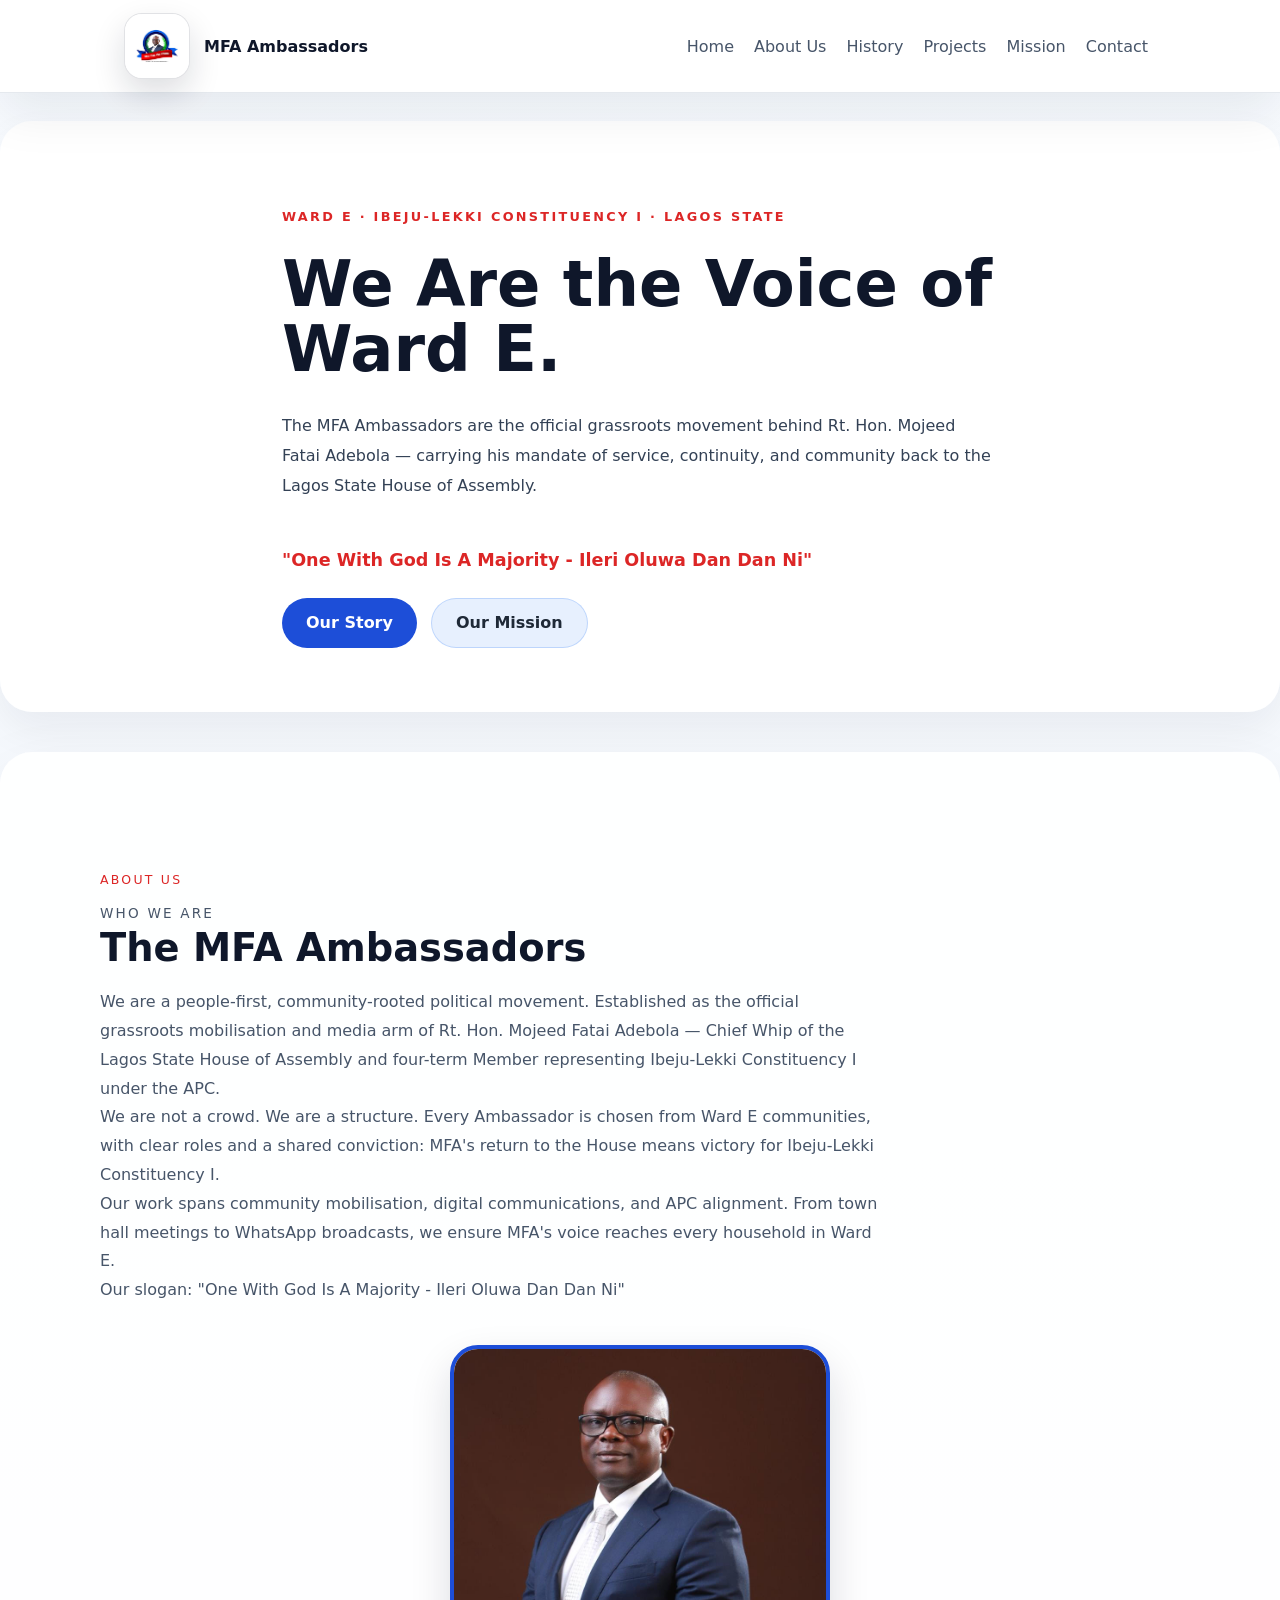
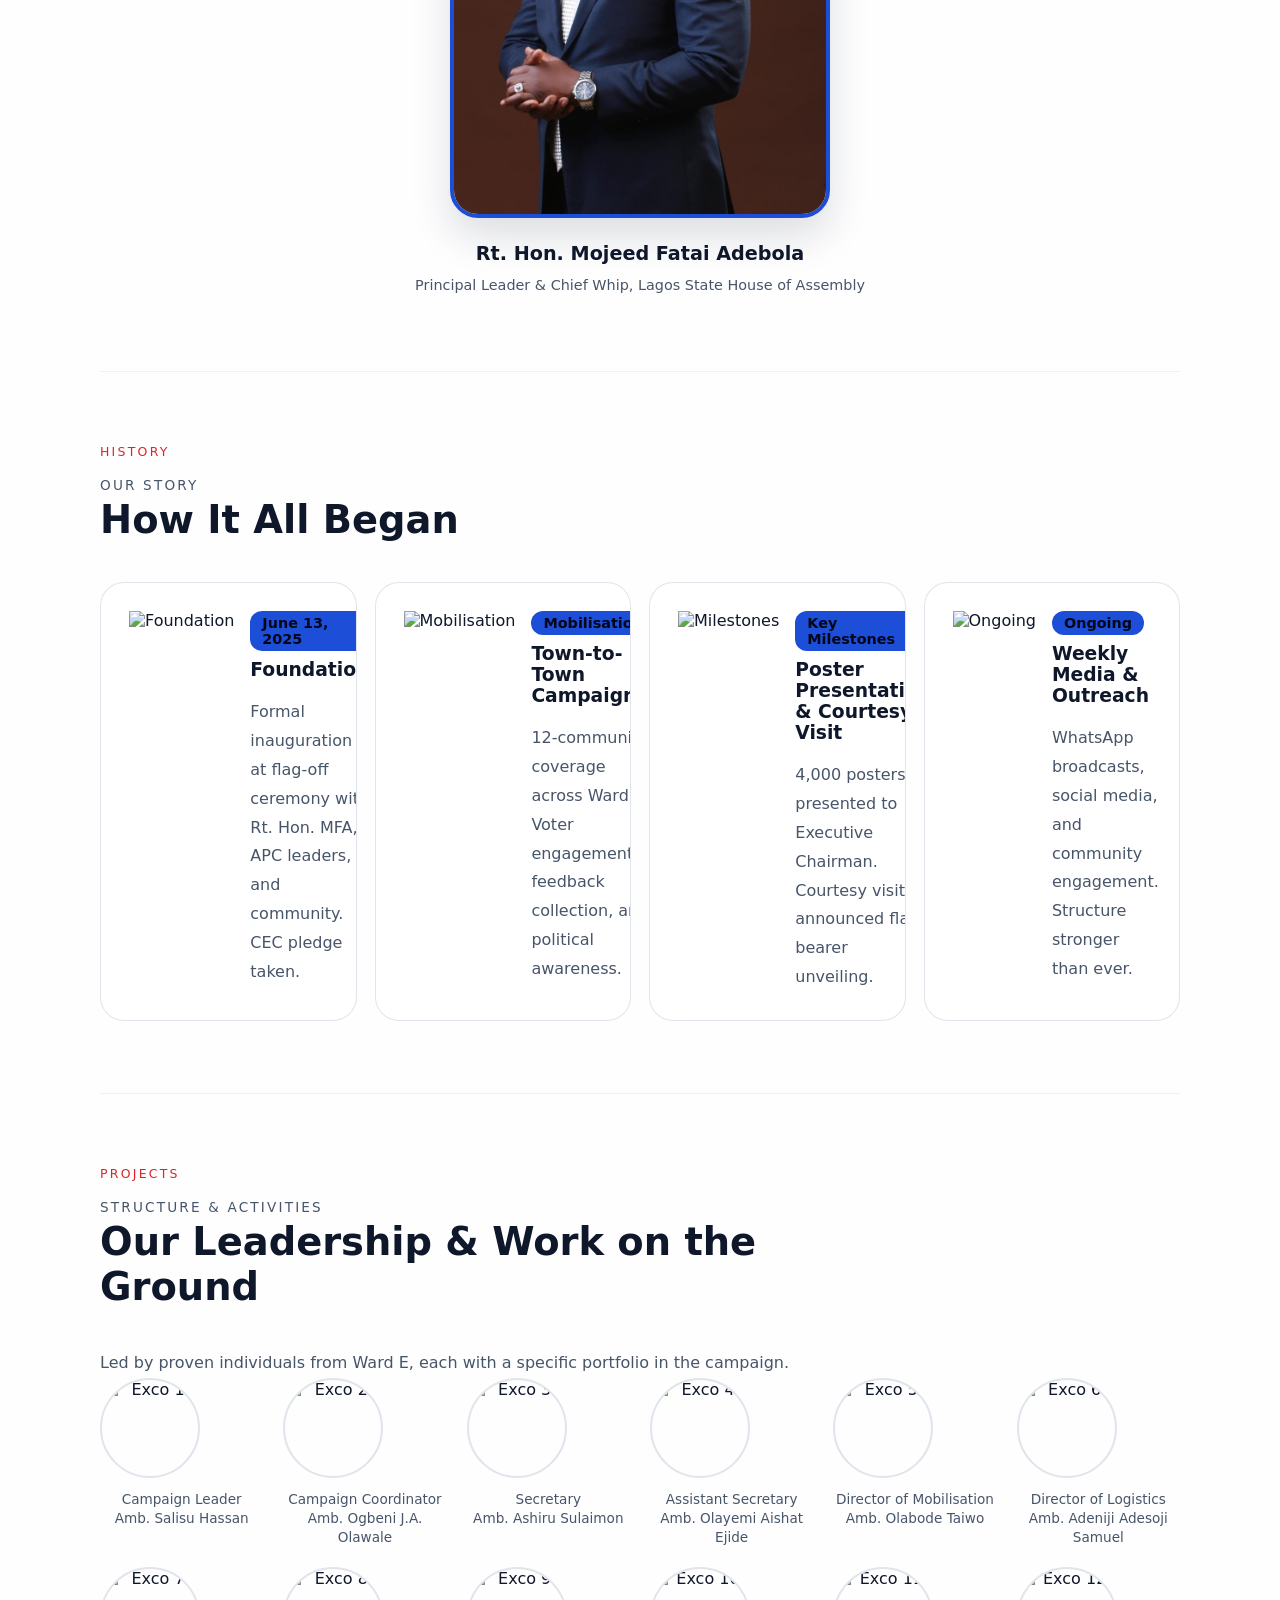
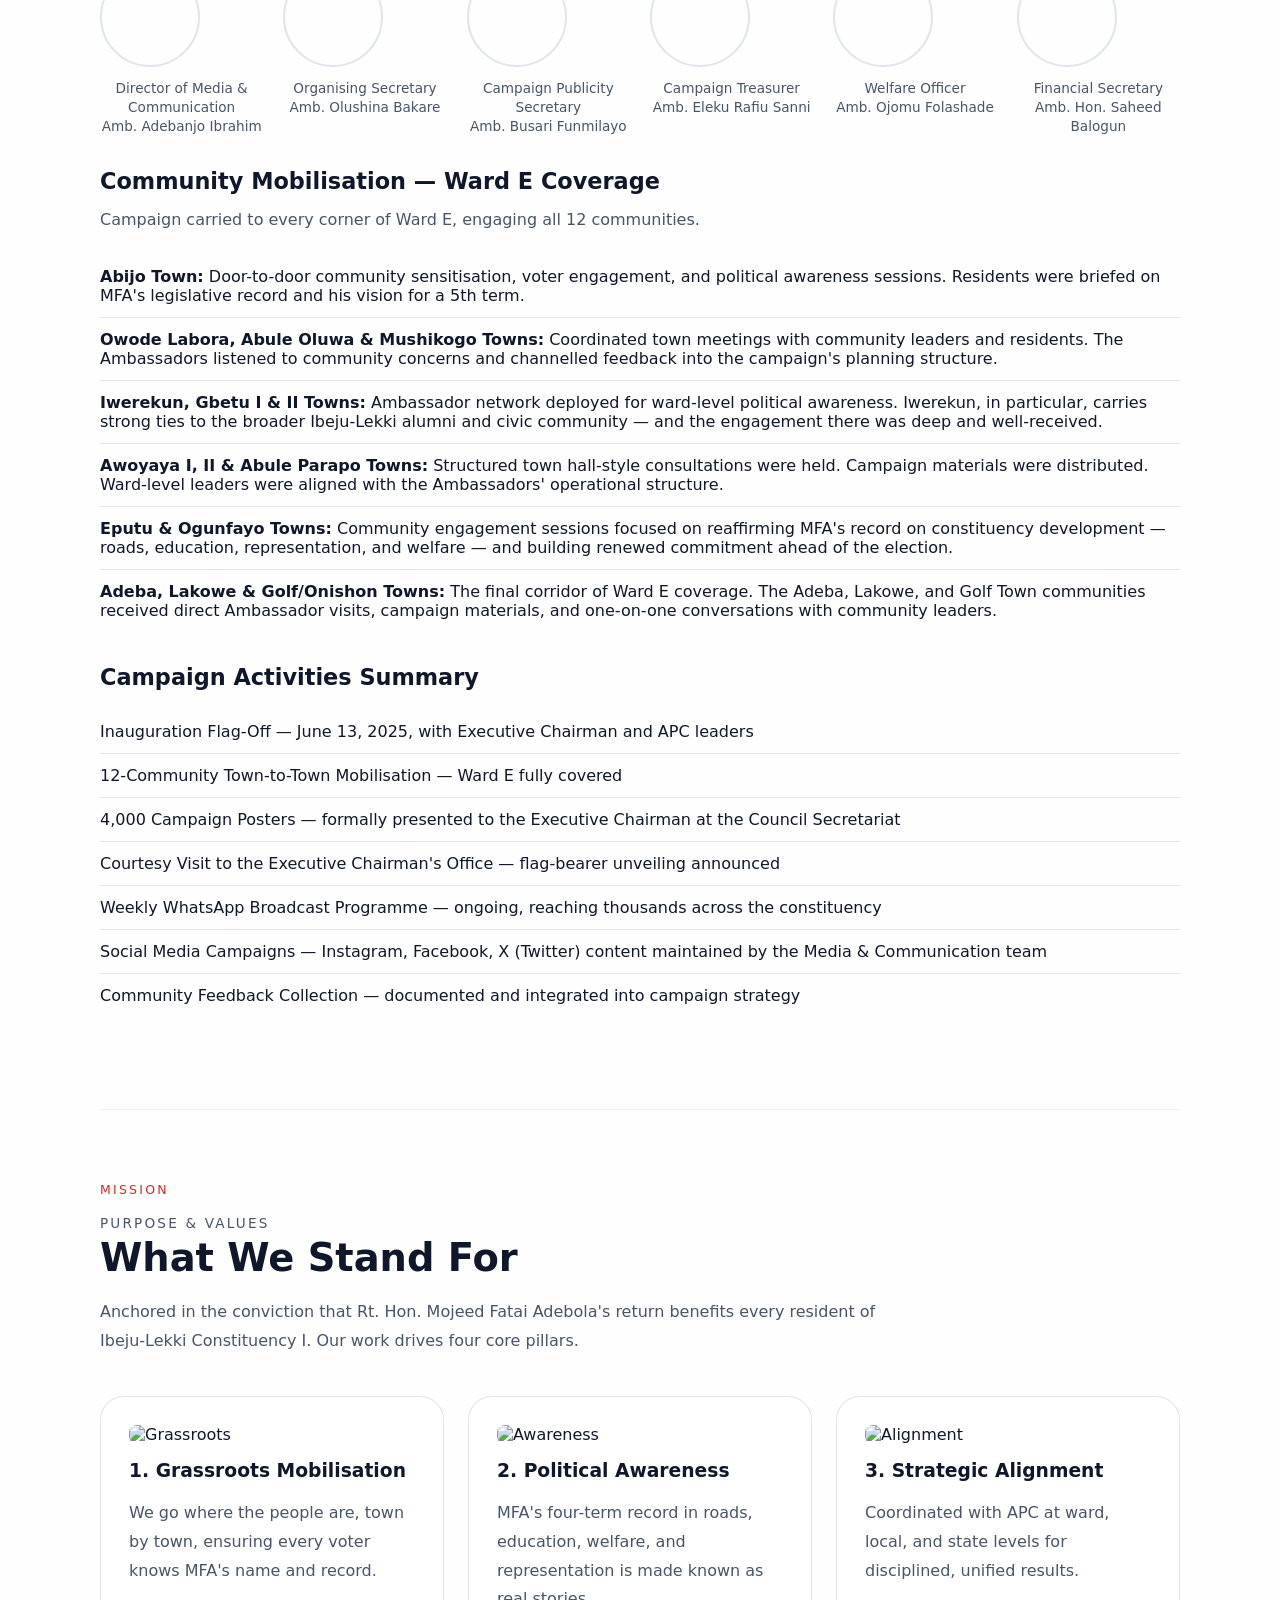
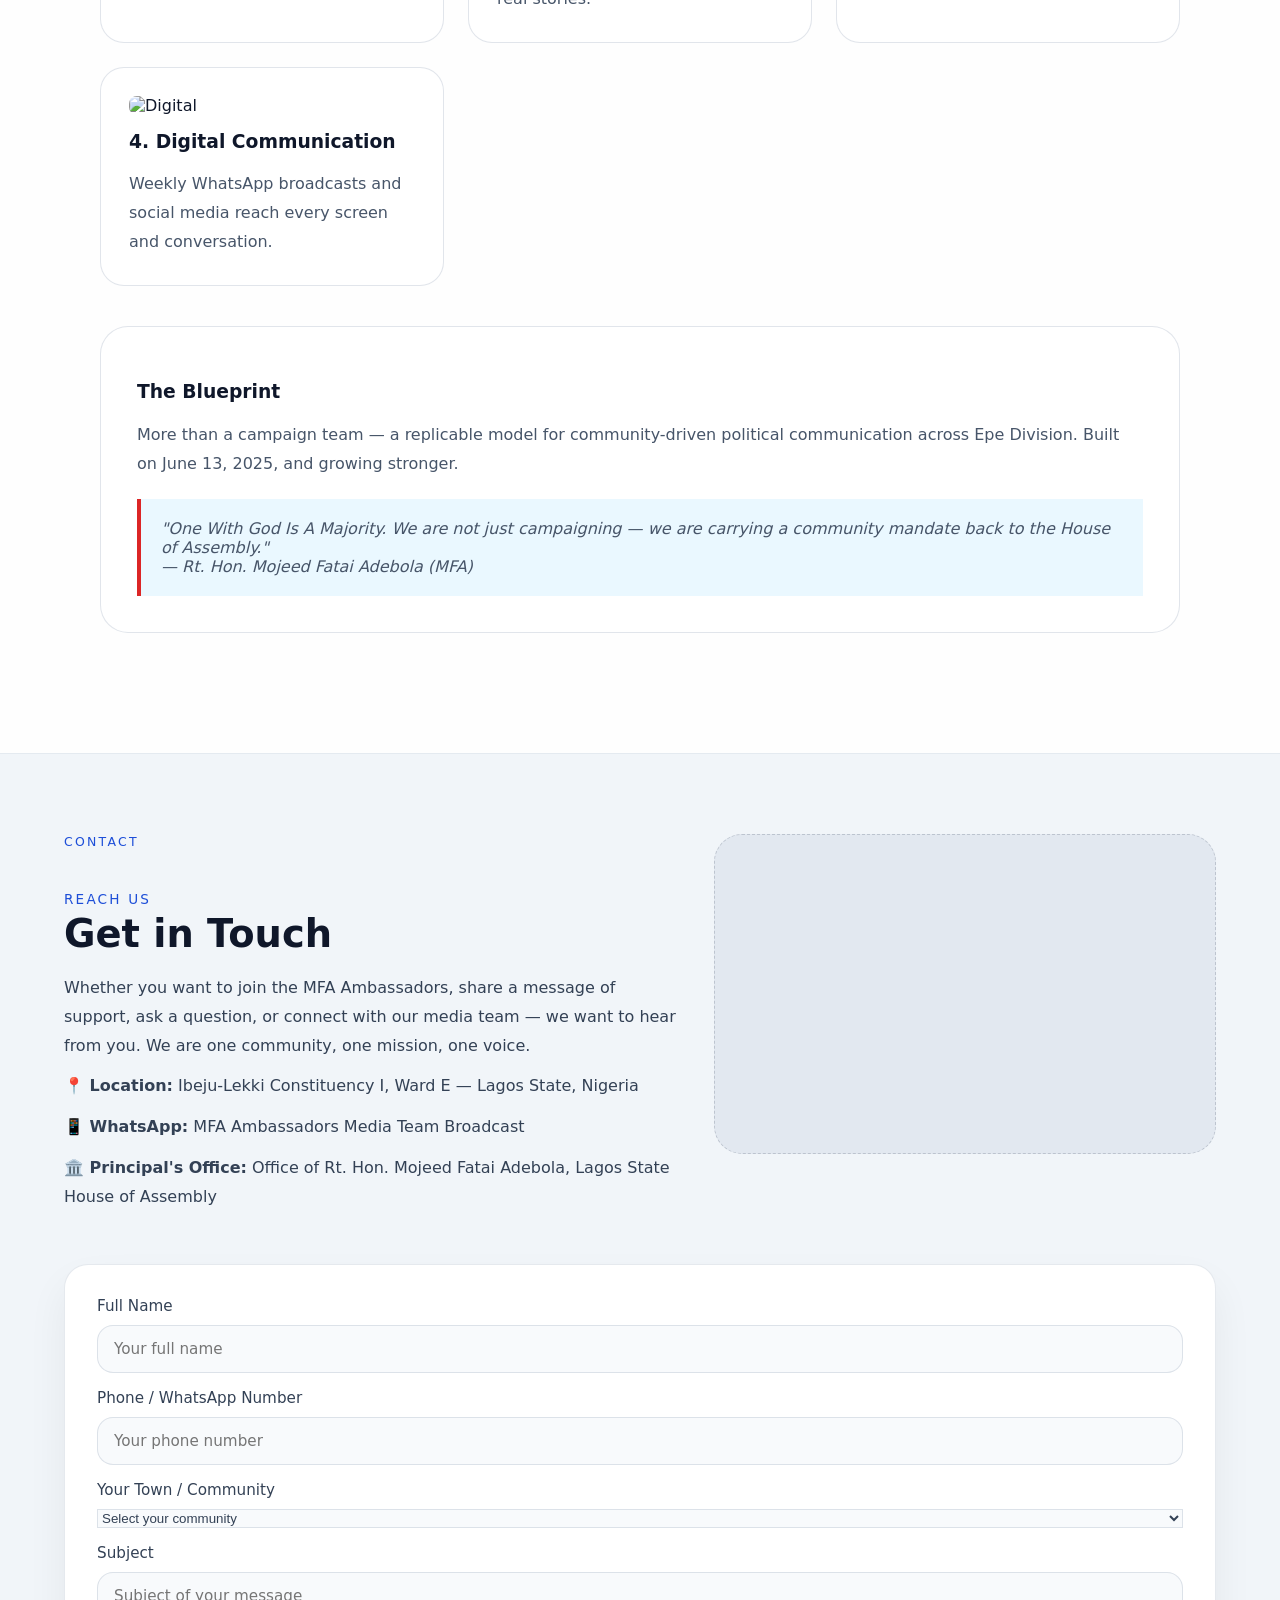
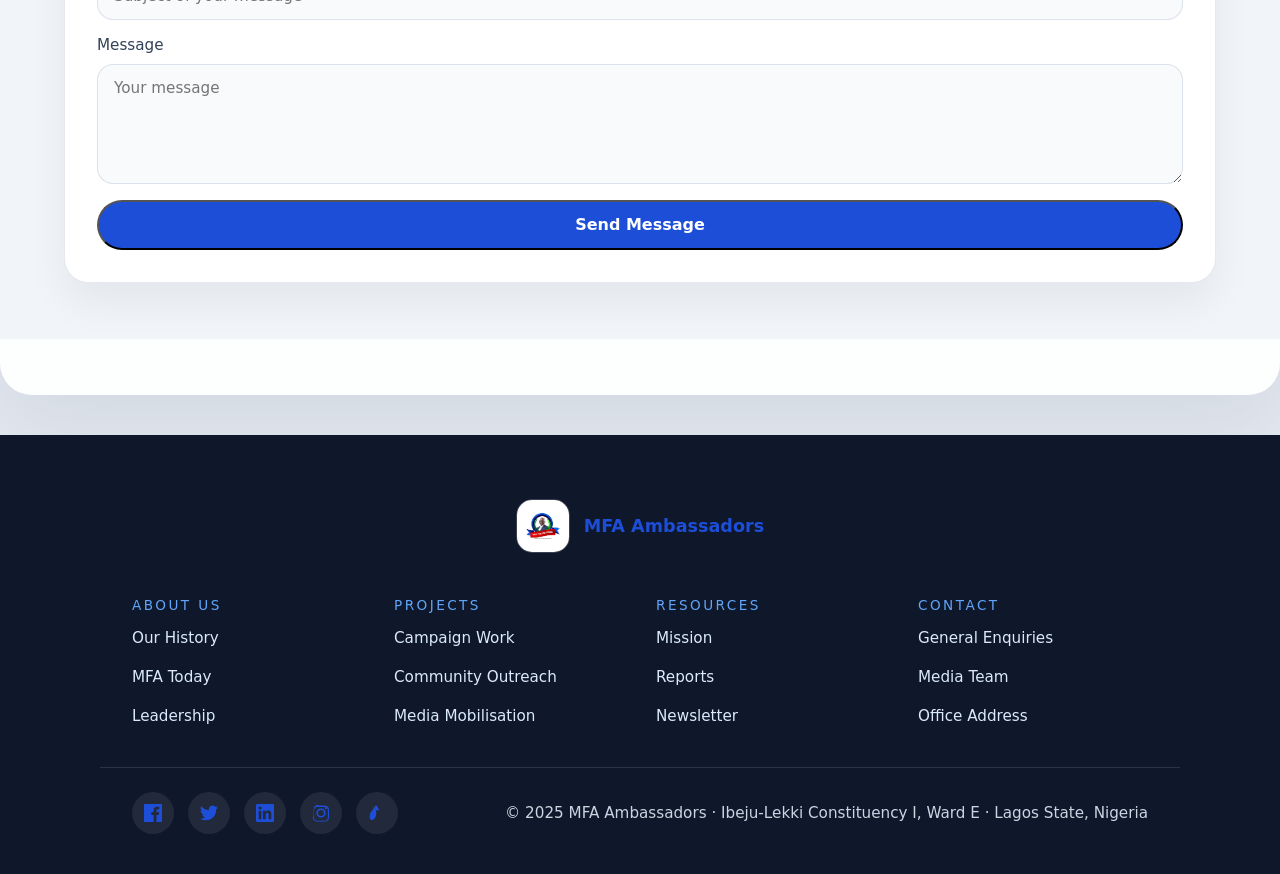
==== index.html @ 228c6baf "Initial commit for MFA Ambassadors Website" ====
<!DOCTYPE html>
<html lang="en">
  <head>
    <meta charset="UTF-8" />
    <meta name="viewport" content="width=device-width, initial-scale=1.0" />
    <title>MFA Ambassadors</title>
    <link rel="stylesheet" href="styles.css" />
  </head>
  <body>
    <header class="topbar">
      <div class="container topbar-inner">
        <div class="brand-panel">
          <img src="images/MFA AMb Logo.jpeg" alt="MFA Logo" class="logo" />
          <a class="brand" href="#top">MFA Ambassadors</a>
        </div>
        <nav class="nav">
          <a href="#top">Home</a>
          <a href="#about">About Us</a>
          <a href="#history">History</a>
          <a href="#projects">Projects</a>
          <a href="#mission">Mission</a>
          <a href="#contact">Contact</a>
        </nav>
      </div>
    </header>

    <section id="top" class="hero">
      <div class="container hero-content">
        <p class="eyebrow">Ward E · Ibeju-Lekki Constituency I · Lagos State</p>
        <h1>We Are the Voice of Ward E.</h1>
        <p class="intro">
          The MFA Ambassadors are the official grassroots movement behind Rt. Hon. Mojeed Fatai Adebola — carrying his mandate of service, continuity, and community back to the Lagos State House of Assembly.
        </p>
        <p class="slogan">"One With God Is A Majority - Ileri Oluwa Dan Dan Ni"</p>
        <div class="hero-actions">
          <a class="button primary" href="#history">Our Story</a>
          <a class="button secondary" href="#mission">Our Mission</a>
        </div>
      </div>
    </section>

    <main>
      <section id="about" class="section container">
        <div class="section-badge">About Us</div>
        <div class="section-text">
          <p class="section-label">Who We Are</p>
          <h2>The MFA Ambassadors</h2>
          <p>
            We are a people-first, community-rooted political movement. Established as the official grassroots mobilisation and media arm of Rt. Hon. Mojeed Fatai Adebola — Chief Whip of the Lagos State House of Assembly and four-term Member representing Ibeju-Lekki Constituency I under the APC.
          </p>
          <p>
            We are not a crowd. We are a structure. Every Ambassador is chosen from Ward E communities, with clear roles and a shared conviction: MFA's return to the House means victory for Ibeju-Lekki Constituency I.
          </p>
          <p>
            Our work spans community mobilisation, digital communications, and APC alignment. From town hall meetings to WhatsApp broadcasts, we ensure MFA's voice reaches every household in Ward E.
          </p>
          <p>
            Our slogan: "One With God Is A Majority - Ileri Oluwa Dan Dan Ni"
          </p>
        </div>
        <div class="about-images">
          <div class="leader-image centered-leader">
            <img src="images/Mojeed 00.jpg" alt="Rt. Hon. Mojeed Fatai Adebola" />
            <h3>Rt. Hon. Mojeed Fatai Adebola</h3>
            <p>Principal Leader & Chief Whip, Lagos State House of Assembly</p>
          </div>
        </div>
      </section>

      <section id="history" class="section section-alt container">
        <div class="section-badge">History</div>
        <div class="section-text">
          <p class="section-label">Our Story</p>
          <h2>How It All Began</h2>
        </div>
        <div class="timeline">
          <article class="timeline-item">
            <div class="timeline-icon">
              <img src="https://via.placeholder.com/40x40?text=🏛️" alt="Foundation" />
            </div>
            <div class="timeline-content">
              <span class="timeline-step">June 13, 2025</span>
              <h3>Foundation</h3>
              <p>Formal inauguration at flag-off ceremony with Rt. Hon. MFA, APC leaders, and community. CEC pledge taken.</p>
            </div>
          </article>
          <article class="timeline-item">
            <div class="timeline-icon">
              <img src="https://via.placeholder.com/40x40?text=🚶" alt="Mobilisation" />
            </div>
            <div class="timeline-content">
              <span class="timeline-step">Mobilisation</span>
              <h3>Town-to-Town Campaign</h3>
              <p>12-community coverage across Ward E. Voter engagement, feedback collection, and political awareness.</p>
            </div>
          </article>
          <article class="timeline-item">
            <div class="timeline-icon">
              <img src="https://via.placeholder.com/40x40?text=📢" alt="Milestones" />
            </div>
            <div class="timeline-content">
              <span class="timeline-step">Key Milestones</span>
              <h3>Poster Presentation & Courtesy Visit</h3>
              <p>4,000 posters presented to Executive Chairman. Courtesy visit announced flag-bearer unveiling.</p>
            </div>
          </article>
          <article class="timeline-item">
            <div class="timeline-icon">
              <img src="https://via.placeholder.com/40x40?text=📱" alt="Ongoing" />
            </div>
            <div class="timeline-content">
              <span class="timeline-step">Ongoing</span>
              <h3>Weekly Media & Outreach</h3>
              <p>WhatsApp broadcasts, social media, and community engagement. Structure stronger than ever.</p>
            </div>
          </article>
        </div>
      </section>

      <section id="projects" class="section container">
        <div class="section-badge">Projects</div>
        <div class="section-text">
          <p class="section-label">Structure & Activities</p>
          <h2>Our Leadership & Work on the Ground</h2>
        </div>
        <div class="projects-content">
          <p>
            Led by proven individuals from Ward E, each with a specific portfolio in the campaign.
          </p>
          <div class="excos-grid">
            <div class="exco-item">
              <img src="https://via.placeholder.com/100x100?text=Exco+1" alt="Exco 1" />
              <p>Campaign Leader<br>Amb. Salisu Hassan</p>
            </div>
            <div class="exco-item">
              <img src="https://via.placeholder.com/100x100?text=Exco+2" alt="Exco 2" />
              <p>Campaign Coordinator<br>Amb. Ogbeni J.A. Olawale</p>
            </div>
            <div class="exco-item">
              <img src="https://via.placeholder.com/100x100?text=Exco+3" alt="Exco 3" />
              <p>Secretary<br>Amb. Ashiru Sulaimon</p>
            </div>
            <div class="exco-item">
              <img src="https://via.placeholder.com/100x100?text=Exco+4" alt="Exco 4" />
              <p>Assistant Secretary<br>Amb. Olayemi Aishat Ejide</p>
            </div>
            <div class="exco-item">
              <img src="https://via.placeholder.com/100x100?text=Exco+5" alt="Exco 5" />
              <p>Director of Mobilisation<br>Amb. Olabode Taiwo</p>
            </div>
            <div class="exco-item">
              <img src="https://via.placeholder.com/100x100?text=Exco+6" alt="Exco 6" />
              <p>Director of Logistics<br>Amb. Adeniji Adesoji Samuel</p>
            </div>
            <div class="exco-item">
              <img src="https://via.placeholder.com/100x100?text=Exco+7" alt="Exco 7" />
              <p>Director of Media & Communication<br>Amb. Adebanjo Ibrahim</p>
            </div>
            <div class="exco-item">
              <img src="https://via.placeholder.com/100x100?text=Exco+8" alt="Exco 8" />
              <p>Organising Secretary<br>Amb. Olushina Bakare</p>
            </div>
            <div class="exco-item">
              <img src="https://via.placeholder.com/100x100?text=Exco+9" alt="Exco 9" />
              <p>Campaign Publicity Secretary<br>Amb. Busari Funmilayo</p>
            </div>
            <div class="exco-item">
              <img src="https://via.placeholder.com/100x100?text=Exco+10" alt="Exco 10" />
              <p>Campaign Treasurer<br>Amb. Eleku Rafiu Sanni</p>
            </div>
            <div class="exco-item">
              <img src="https://via.placeholder.com/100x100?text=Exco+11" alt="Exco 11" />
              <p>Welfare Officer<br>Amb. Ojomu Folashade</p>
            </div>
            <div class="exco-item">
              <img src="https://via.placeholder.com/100x100?text=Exco+12" alt="Exco 12" />
              <p>Financial Secretary<br>Amb. Hon. Saheed Balogun</p>
            </div>
          </div>
          <h3>Community Mobilisation — Ward E Coverage</h3>
          <p>
            Campaign carried to every corner of Ward E, engaging all 12 communities.
          </p>
          <ul class="communities-list">
            <li><strong>Abijo Town:</strong> Door-to-door community sensitisation, voter engagement, and political awareness sessions. Residents were briefed on MFA's legislative record and his vision for a 5th term.</li>
            <li><strong>Owode Labora, Abule Oluwa & Mushikogo Towns:</strong> Coordinated town meetings with community leaders and residents. The Ambassadors listened to community concerns and channelled feedback into the campaign's planning structure.</li>
            <li><strong>Iwerekun, Gbetu I & II Towns:</strong> Ambassador network deployed for ward-level political awareness. Iwerekun, in particular, carries strong ties to the broader Ibeju-Lekki alumni and civic community — and the engagement there was deep and well-received.</li>
            <li><strong>Awoyaya I, II & Abule Parapo Towns:</strong> Structured town hall-style consultations were held. Campaign materials were distributed. Ward-level leaders were aligned with the Ambassadors' operational structure.</li>
            <li><strong>Eputu & Ogunfayo Towns:</strong> Community engagement sessions focused on reaffirming MFA's record on constituency development — roads, education, representation, and welfare — and building renewed commitment ahead of the election.</li>
            <li><strong>Adeba, Lakowe & Golf/Onishon Towns:</strong> The final corridor of Ward E coverage. The Adeba, Lakowe, and Golf Town communities received direct Ambassador visits, campaign materials, and one-on-one conversations with community leaders.</li>
          </ul>
          <h3>Campaign Activities Summary</h3>
          <ul class="activities-list">
            <li>Inauguration Flag-Off — June 13, 2025, with Executive Chairman and APC leaders</li>
            <li>12-Community Town-to-Town Mobilisation — Ward E fully covered</li>
            <li>4,000 Campaign Posters — formally presented to the Executive Chairman at the Council Secretariat</li>
            <li>Courtesy Visit to the Executive Chairman's Office — flag-bearer unveiling announced</li>
            <li>Weekly WhatsApp Broadcast Programme — ongoing, reaching thousands across the constituency</li>
            <li>Social Media Campaigns — Instagram, Facebook, X (Twitter) content maintained by the Media & Communication team</li>
            <li>Community Feedback Collection — documented and integrated into campaign strategy</li>
          </ul>
        </div>
      </section>

      <section id="mission" class="section section-alt container">
        <div class="section-badge">Mission</div>
        <div class="section-text">
          <p class="section-label">Purpose & Values</p>
          <h2>What We Stand For</h2>
          <p>
            Anchored in the conviction that Rt. Hon. Mojeed Fatai Adebola's return benefits every resident of Ibeju-Lekki Constituency I. Our work drives four core pillars.
          </p>
        </div>
        <div class="mission-pillars">
          <article class="card">
            <img src="https://via.placeholder.com/60x60?text=🌱" alt="Grassroots" />
            <h3>1. Grassroots Mobilisation</h3>
            <p>We go where the people are, town by town, ensuring every voter knows MFA's name and record.</p>
          </article>
          <article class="card">
            <img src="https://via.placeholder.com/60x60?text=📚" alt="Awareness" />
            <h3>2. Political Awareness</h3>
            <p>MFA's four-term record in roads, education, welfare, and representation is made known as real stories.</p>
          </article>
          <article class="card">
            <img src="https://via.placeholder.com/60x60?text=🤝" alt="Alignment" />
            <h3>3. Strategic Alignment</h3>
            <p>Coordinated with APC at ward, local, and state levels for disciplined, unified results.</p>
          </article>
          <article class="card">
            <img src="https://via.placeholder.com/60x60?text=📱" alt="Digital" />
            <h3>4. Digital Communication</h3>
            <p>Weekly WhatsApp broadcasts and social media reach every screen and conversation.</p>
          </article>
        </div>
        <div class="mission-blueprint">
          <h3>The Blueprint</h3>
          <p>
            More than a campaign team — a replicable model for community-driven political communication across Epe Division. Built on June 13, 2025, and growing stronger.
          </p>
          <blockquote class="pull-quote">
            "One With God Is A Majority. We are not just campaigning — we are carrying a community mandate back to the House of Assembly."<br>
            — Rt. Hon. Mojeed Fatai Adebola (MFA)
          </blockquote>
        </div>
      </section>

      <section id="contact" class="section contact-section">
        <div class="contact-panel container">
          <div class="contact-copy">
            <div class="section-badge">Contact</div>
            <div class="section-text">
              <p class="section-label">Reach Us</p>
              <h2>Get in Touch</h2>
              <p>
                Whether you want to join the MFA Ambassadors, share a message of support, ask a question, or connect with our media team — we want to hear from you. We are one community, one mission, one voice.
              </p>
              <div class="contact-details">
                <p><strong>📍 Location:</strong> Ibeju-Lekki Constituency I, Ward E — Lagos State, Nigeria</p>
                <p><strong>📱 WhatsApp:</strong> MFA Ambassadors Media Team Broadcast</p>
                <p><strong>🏛️ Principal's Office:</strong> Office of Rt. Hon. Mojeed Fatai Adebola, Lagos State House of Assembly</p>
              </div>
            </div>
          </div>
          <div class="contact-image-placeholder">
            <span><img src="images/Picture'.jpeg" alt=""></span>
          </div>
        </div>

        <div class="container contact-form-wrapper">
          <form id="contactForm" class="form-card">
            <label>
              Full Name
              <input type="text" name="name" placeholder="Your full name" required />
            </label>
            <label>
              Phone / WhatsApp Number
              <input type="tel" name="phone" placeholder="Your phone number" required />
            </label>
            <label>
              Your Town / Community
              <select name="community" required>
                <option value="">Select your community</option>
                <option value="Abijo">Abijo</option>
                <option value="Owode Labora">Owode Labora</option>
                <option value="Abule Oluwa">Abule Oluwa</option>
                <option value="Mushikogo">Mushikogo</option>
                <option value="Iwerekun">Iwerekun</option>
                <option value="Gbetu">Gbetu</option>
                <option value="Awoyaya I">Awoyaya I</option>
                <option value="Awoyaya II">Awoyaya II</option>
                <option value="Abule Parapo">Abule Parapo</option>
                <option value="Eputu">Eputu</option>
                <option value="Ogunfayo">Ogunfayo</option>
                <option value="Adeba">Adeba</option>
                <option value="Lakowe">Lakowe</option>
                <option value="Golf/Onishon">Golf/Onishon</option>
                <option value="Other">Other</option>
              </select>
            </label>
            <label>
              Subject
              <input type="text" name="subject" placeholder="Subject of your message" required />
            </label>
            <label>
              Message
              <textarea name="message" rows="5" placeholder="Your message" required></textarea>
            </label>
            <button type="submit" class="button primary">Send Message</button>
          </form>
        </div>
      </section>
    </main>

    <footer class="footer">
      <div class="container footer-top">
        <a class="footer-logo" href="#top">
          <img src="images/MFA AMb Logo.jpeg" alt="MFA Logo" />
          <span>MFA Ambassadors</span>
        </a>
      </div>
      <div class="container footer-grid">
        <div class="footer-column">
          <p class="footer-heading">About Us</p>
          <a href="#history">Our History</a>
          <a href="#about">MFA Today</a>
          <a href="#about">Leadership</a>
        </div>
        <div class="footer-column">
          <p class="footer-heading">Projects</p>
          <a href="#projects">Campaign Work</a>
          <a href="#projects">Community Outreach</a>
          <a href="#projects">Media Mobilisation</a>
        </div>
        <div class="footer-column">
          <p class="footer-heading">Resources</p>
          <a href="#mission">Mission</a>
          <a href="#history">Reports</a>
          <a href="#top">Newsletter</a>
        </div>
        <div class="footer-column">
          <p class="footer-heading">Contact</p>
          <a href="#contact">General Enquiries</a>
          <a href="#contact">Media Team</a>
          <a href="#contact">Office Address</a>
        </div>
      </div>
      <div class="container footer-bottom">
        <div class="footer-social">
          <a href="#" class="social-link" aria-label="Facebook">
            <svg viewBox="0 0 24 24" aria-hidden="true"><path d="M22.675 0H1.325C.593 0 0 .593 0 1.326v21.348C0 23.407.593 24 1.325 24H12.82v-9.294H9.692v-3.622h3.128V8.413c0-3.1 1.893-4.788 4.659-4.788 1.325 0 2.464.099 2.795.143v3.24l-1.918.001c-1.504 0-1.797.715-1.797 1.763v2.313h3.587l-.467 3.622h-3.12V24h6.116C23.407 24 24 23.407 24 22.674V1.326C24 .593 23.407 0 22.675 0z"/></svg>
          </a>
          <a href="#" class="social-link" aria-label="Twitter">
            <svg viewBox="0 0 24 24" aria-hidden="true"><path d="M24 4.557a9.83 9.83 0 0 1-2.828.775 4.932 4.932 0 0 0 2.165-2.724 9.865 9.865 0 0 1-3.127 1.195 4.92 4.92 0 0 0-8.384 4.482A13.965 13.965 0 0 1 1.671 3.149a4.917 4.917 0 0 0 1.523 6.574 4.903 4.903 0 0 1-2.229-.616c-.054 2.28 1.581 4.415 3.949 4.89a4.935 4.935 0 0 1-2.224.084 4.27 4.27 0 0 0 4.6 3.417A9.868 9.868 0 0 1 0 19.54a13.934 13.934 0 0 0 7.548 2.212c9.057 0 14.01-6.53 14.01-14.01 0-.214-.005-.426-.014-.637A10.025 10.025 0 0 0 24 4.557z"/></svg>
          </a>
          <a href="#" class="social-link" aria-label="LinkedIn">
            <svg viewBox="0 0 24 24" aria-hidden="true"><path d="M20.447 20.452h-3.554V14.8c0-1.345-.026-3.077-1.876-3.077-1.876 0-2.163 1.462-2.163 2.972v5.757H9.295V9h3.413v1.561h.049c.476-.9 1.637-1.848 3.369-1.848 3.602 0 4.268 2.372 4.268 5.456v6.283zM5.337 7.433a2.066 2.066 0 1 1 0-4.133 2.066 2.066 0 0 1 0 4.133zm1.777 13.019H3.56V9h3.554v11.452zM22.225 0H1.771C.792 0 0 .774 0 1.728v20.543C0 23.226.792 24 1.771 24h20.451C23.2 24 24 23.226 24 22.271V1.728C24 .774 23.2 0 22.225 0z"/></svg>
          </a>
          <a href="#" class="social-link" aria-label="Instagram">
            <svg viewBox="0 0 24 24" aria-hidden="true"><path d="M12 2.163c3.204 0 3.584.012 4.85.07 1.17.054 1.96.24 2.416.413a4.92 4.92 0 0 1 1.777 1.177 4.92 4.92 0 0 1 1.177 1.777c.173.456.359 1.246.413 2.416.058 1.266.07 1.646.07 4.85s-.012 3.584-.07 4.85c-.054 1.17-.24 1.96-.413 2.416a4.902 4.902 0 0 1-1.177 1.777 4.92 4.92 0 0 1-1.777 1.177c-.456.173-1.246.359-2.416.413-1.266.058-1.646.07-4.85.07s-3.584-.012-4.85-.07c-1.17-.054-1.96-.24-2.416-.413a4.92 4.92 0 0 1-1.777-1.177 4.92 4.92 0 0 1-1.177-1.777c-.173-.456-.359-1.246-.413-2.416C2.175 15.747 2.163 15.367 2.163 12s.012-3.584.07-4.85c.054-1.17.24-1.96.413-2.416a4.92 4.92 0 0 1 1.177-1.777 4.92 4.92 0 0 1 1.777-1.177c.456-.173 1.246-.359 2.416-.413C8.416 2.175 8.796 2.163 12 2.163zm0 1.838c-3.185 0-3.566.011-4.822.069-1.036.05-1.597.221-1.968.367-.493.197-.846.433-1.217.804a3.123 3.123 0 0 0-.804 1.217c-.146.371-.317.932-.367 1.968-.058 1.256-.069 1.637-.069 4.822s.011 3.566.069 4.822c.05 1.036.221 1.597.367 1.968.197.493.433.846.804 1.217.371.371.724.607 1.217.804.371.146.932.317 1.968.367 1.256.058 1.637.069 4.822.069s3.566-.011 4.822-.069c1.036-.05 1.597-.221 1.968-.367.493-.197.846-.433 1.217-.804a3.123 3.123 0 0 0 .804-1.217c.146-.371.317-.932.367-1.968.058-1.256.069-1.637.069-4.822s-.011-3.566-.069-4.822c-.05-1.036-.221-1.597-.367-1.968a3.123 3.123 0 0 0-.804-1.217 3.123 3.123 0 0 0-1.217-.804c-.371-.146-.932-.317-1.968-.367-1.256-.058-1.637-.069-4.822-.069zM12 5.838a6.162 6.162 0 1 0 0 12.324 6.162 6.162 0 0 0 0-12.324zm0 10.162a3.999 3.999 0 1 1 0-7.998 3.999 3.999 0 0 1 0 7.998zm6.406-11.845a1.44 1.44 0 1 0 0 2.881 1.44 1.44 0 0 0 0-2.881z"/></svg>
          </a>
          <a href="#" class="social-link" aria-label="TikTok">
            <svg viewBox="0 0 24 24" aria-hidden="true"><path d="M12.5 2.7c.21 1.68.92 3.28 2.1 4.55.16.16.24.3.24.44 0 .31-.19.6-.48.7a4.1 4.1 0 0 1-1.98.07 4.7 4.7 0 0 1-1.95-1.12 4.73 4.73 0 0 1-1.2-1.93 4.26 4.26 0 0 1-.08-1.95 4.26 4.26 0 0 1 .09-1.07h2.25zM8 4c.02.23.04.46.12.68.27.86.86 1.56 1.66 1.92.37.15.77.22 1.15.25v5.14c0 .96-.08 1.93-.25 2.9a8.55 8.55 0 0 1-1.36 3.71 5.01 5.01 0 0 1-1.77 1.74A3.67 3.67 0 0 1 5 21.68C4.11 21.34 3.4 20.74 2.94 19.98a7.88 7.88 0 0 1-.75-3.2 9.3 9.3 0 0 1 .84-4.16A7.3 7.3 0 0 1 4.6 9.5a7.56 7.56 0 0 1 2.32-1.86V4z"/></svg>
          </a>
        </div>
        <p>© 2025 MFA Ambassadors · Ibeju-Lekki Constituency I, Ward E · Lagos State, Nigeria</p>
      </div>
    </footer>

    <script src="script.js"></script>
  </body>
</html>
---- styles.css ----
:root {
  color-scheme: light;
  --bg: #e2e8f0;
  --surface: #ffffff;
  --surface-alt: #f8fafc;
  --text: #0f172a;
  --muted: #475569;
  --primary: #1d4ed8;
  --primary-dark: #1e40af;
  --accent: #dc2626;
  --card: #ffffff;
  --border: rgba(148, 163, 184, 0.28);
}

* {
  box-sizing: border-box;
}

html, body {
  margin: 0;
  min-height: 100%;
  font-family: Inter, system-ui, -apple-system, BlinkMacSystemFont, "Segoe UI", sans-serif;
  background: linear-gradient(180deg, #f8fbff 0%, #e2e8f0 100%);
  color: var(--text);
  scroll-behavior: smooth;
}

img {
  max-width: 100%;
  display: block;
}

button, input, textarea, a {
  font: inherit;
}

main {
  background: rgba(255, 255, 255, 0.94);
  border-radius: 32px;
  box-shadow: 0 30px 75px rgba(15, 23, 42, 0.08);
  margin: 0 auto 40px;
  padding: 48px 0 56px;
}

.container {
  width: min(1080px, calc(100% - 64px));
  margin: 0 auto;
  padding: 0 32px;
}

.topbar {
  position: sticky;
  top: 0;
  z-index: 20;
  background: #ffffff;
  border-bottom: 1px solid rgba(148, 163, 184, 0.24);
  box-shadow: 0 20px 50px rgba(15, 23, 42, 0.08);
}

.topbar-inner {
  display: flex;
  align-items: center;
  justify-content: space-between;
  gap: 24px;
  min-height: 92px;
}

.brand-panel {
  display: flex;
  align-items: center;
  gap: 14px;
  margin-left: -8px;
}

.logo {
  width: 66px;
  height: 66px;
  flex-shrink: 0;
  object-fit: contain;
  border-radius: 18px;
  border: 1px solid rgba(15, 23, 42, 0.12);
  background: #ffffff;
  box-shadow: 0 14px 32px rgba(15, 23, 42, 0.14);
}

.brand {
  color: var(--text);
  font-weight: 800;
  text-decoration: none;
  font-size: 1rem;
}

.nav {
  display: flex;
  flex-wrap: wrap;
  gap: 20px;
  align-items: center;
}

.nav a {
  color: #475569;
  text-decoration: none;
  transition: color 0.2s ease;
}

.nav a:hover,
.nav a:focus-visible {
  color: var(--primary-dark);
}

.nav-cta {
  display: inline-flex;
  padding: 0 20px;
}

.hero {
  padding: 88px 0 64px;
  background: rgba(255, 255, 255, 0.96);
  border-radius: 32px;
  box-shadow: 0 18px 40px rgba(15, 23, 42, 0.06);
  margin: 28px 0 40px;
}

.hero-content {
  display: grid;
  gap: 28px;
  max-width: 780px;
}

.eyebrow {
  margin: 0;
  color: var(--accent);
  font-weight: 700;
  letter-spacing: 0.18em;
  text-transform: uppercase;
  font-size: 0.8rem;
}

h1 {
  margin: 0;
  font-size: clamp(2.75rem, 5vw, 4rem);
  line-height: 1.02;
}

.intro {
  margin: 0;
  max-width: 72ch;
  color: #334155;
  line-height: 1.9;
}

.hero-actions {
  display: flex;
  flex-wrap: wrap;
  gap: 14px;
}

.button {
  display: inline-flex;
  align-items: center;
  justify-content: center;
  min-height: 50px;
  padding: 0 24px;
  border-radius: 999px;
  text-decoration: none;
  font-weight: 700;
  transition: transform 0.2s ease, background-color 0.2s ease, color 0.2s ease;
}

.button:hover {
  transform: translateY(-1px);
}

.primary {
  background: var(--primary);
  color: #ffffff;
}

.secondary {
  background: rgba(59, 130, 246, 0.12);
  border: 1px solid rgba(59, 130, 246, 0.24);
  color: #1f2937;
}

.section {
  padding: 72px 0;
  background: transparent;
  border: none;
  box-shadow: none;
  margin-bottom: 0;
}

.section + .section {
  border-top: 1px solid rgba(148, 163, 184, 0.14);
}

.section-alt {
  background: transparent;
}

.section-badge {
  color: var(--accent);
  text-transform: uppercase;
  letter-spacing: 0.18em;
  font-size: 0.78rem;
  margin-bottom: 14px;
}

.section-label {
  margin: 0 0 16px;
  color: var(--accent);
  font-size: 0.85rem;
  letter-spacing: 0.16em;
  text-transform: uppercase;
}

.section-text {
  max-width: 780px;
  margin-bottom: 40px;
}

.section h2,
.card h3,
.mission-card h3,
.timeline-item h3 {
  margin: 0 0 18px;
}

.section h2 {
  font-size: clamp(1.8rem, 3vw, 2.5rem);
}

.section p,
.leader-description,
.timeline-item p,
.mission-card p {
  margin: 0;
  color: var(--muted);
  line-height: 1.8;
}

.section-grid,
.programs-grid,
.events-grid,
.mission-grid,
.stats-grid {
  display: grid;
  gap: 20px;
  margin-top: 32px;
}

.section-grid,
.programs-grid,
.events-grid,
.stats-grid {
  grid-template-columns: repeat(auto-fit, minmax(220px, 1fr));
}

.mission-grid {
  grid-template-columns: repeat(auto-fit, minmax(280px, 1fr));
}

.card,
.program-card,
.event-card,
.form-card,
.leader-card,
.mission-card,
.timeline-item {
  background: var(--card);
  border: 1px solid var(--border);
  border-radius: 24px;
  padding: 28px;
}

.card img {
  display: block;
  margin: 0 auto 16px;
  border-radius: 8px;
}

.leader-card {
  display: grid;
  gap: 20px;
  border-left: 4px solid var(--primary);
}

.leader-role {
  margin: 0;
  color: var(--accent);
  text-transform: uppercase;
  letter-spacing: 0.16em;
  font-size: 0.8rem;
}

.leader-description {
  margin-top: 8px;
}

.leader-stats {
  display: grid;
  gap: 16px;
  grid-template-columns: repeat(auto-fit, minmax(120px, 1fr));
}

.stat-value {
  margin: 0;
  font-size: 2rem;
  font-weight: 700;
}

.stat-label {
  margin: 6px 0 0;
  color: var(--muted);
  font-size: 0.95rem;
}

.timeline {
  display: grid;
  gap: 18px;
  margin-top: 28px;
  grid-template-columns: repeat(auto-fit, minmax(220px, 1fr));
}

.timeline-item {
  position: relative;
  overflow: hidden;
  display: flex;
  gap: 16px;
  align-items: flex-start;
  background: var(--card);
  border: 1px solid var(--border);
  border-radius: 24px;
  padding: 28px;
}

.timeline-icon {
  flex-shrink: 0;
}

.timeline-content {
  flex: 1;
}

.timeline-step {
  display: inline-block;
  background: var(--primary);
  color: #020617;
  font-weight: 700;
  padding: 4px 12px;
  border-radius: 12px;
  font-size: 0.9rem;
  margin-bottom: 8px;
}

.mission-card {
  min-height: 220px;
}

.section-header {
  display: flex;
  align-items: center;
  justify-content: space-between;
  gap: 20px;
}

.link-button {
  color: var(--text);
  text-decoration: none;
  font-weight: 600;
  border-bottom: 1px solid transparent;
}

.link-button:hover {
  border-color: var(--accent);
}

.apply-section {
  display: grid;
  gap: 32px;
  grid-template-columns: minmax(280px, 1fr) 1.4fr;
  align-items: center;
}

.form-card {
  display: grid;
  gap: 16px;
}

label {
  display: grid;
  gap: 10px;
  font-size: 0.95rem;
}

input,
textarea {
  width: 100%;
  padding: 14px 16px;
  border-radius: 16px;
  border: 1px solid rgba(148, 163, 184, 0.18);
  background: rgba(255, 255, 255, 0.04);
  color: var(--text);
  outline: none;
}

input:focus,
textarea:focus {
  border-color: rgba(96, 165, 250, 0.6);
  box-shadow: 0 0 0 4px rgba(56, 189, 248, 0.12);
}

.footer {
  padding: 32px 0 48px;
}

.footer-grid {
  display: grid;
  gap: 24px;
  grid-template-columns: 1fr auto;
  align-items: center;
}

.footer-title {
  margin: 0 0 10px;
  font-size: 1.05rem;
}

.footer a {
  color: var(--primary);
  text-decoration: none;
}

@media (max-width: 940px) {
  .topbar-inner,
  .section-header,
  .footer-grid,
  .apply-section,
  .leader-stats,
  .mission-grid,
  .stats-grid,
  .contact-panel {
    grid-template-columns: 1fr;
    display: grid;
  }

  .nav {
    justify-content: flex-end;
  }
}

.slogan {
  margin: 20px 0 0;
  font-size: 1.1rem;
  font-weight: 600;
  color: var(--accent);
}

.history-content h3 {
  margin: 32px 0 12px;
  font-size: 1.4rem;
}

.history-content p {
  margin-bottom: 16px;
}

.projects-content h3 {
  margin: 32px 0 12px;
  font-size: 1.4rem;
}

.cec-table {
  width: 100%;
  border-collapse: collapse;
  margin: 20px 0;
  background: var(--card);
  border-radius: 16px;
  overflow: hidden;
}

.cec-table th,
.cec-table td {
  padding: 12px 16px;
  text-align: left;
  border-bottom: 1px solid var(--border);
  vertical-align: middle;
}

.cec-table th {
  background: rgba(96, 165, 250, 0.1);
  font-weight: 700;
  color: var(--primary);
}

.cec-table tr:last-child td {
  border-bottom: none;
}

.communities-list,
.activities-list {
  list-style: none;
  padding: 0;
  margin: 20px 0;
}

.communities-list li,
.activities-list li {
  padding: 12px 0;
  border-bottom: 1px solid var(--border);
}

.communities-list li:last-child,
.activities-list li:last-child {
  border-bottom: none;
}

.mission-pillars {
  display: grid;
  gap: 24px;
  margin-top: 32px;
  grid-template-columns: repeat(auto-fit, minmax(280px, 1fr));
}

.mission-blueprint {
  margin-top: 40px;
  padding: 36px;
  background: var(--card);
  border: 1px solid var(--border);
  border-radius: 28px;
}

.pull-quote {
  margin: 20px 0 0;
  padding: 20px;
  background: rgba(56, 189, 248, 0.1);
  border-left: 4px solid var(--accent);
  font-style: italic;
  color: var(--muted);
}

.contact-details p {
  margin: 14px 0;
  color: #dbeafe;
}

#contact {
  background: #f1f5f9;
  color: #0f172a;
  margin-top: 48px;
  padding: 80px 0 56px;
  position: relative;
}

#contact .container {
  width: min(1240px, calc(100% - 64px));
  margin: 0 auto;
  padding: 0 32px;
}

#contact .contact-panel {
  display: grid;
  grid-template-columns: minmax(320px, 1.1fr) minmax(280px, 0.9fr);
  gap: 36px;
  align-items: start;
  margin-bottom: 40px;
}

#contact .contact-copy {
  display: grid;
  gap: 24px;
}

#contact .section-text {
  max-width: 780px;
  margin-bottom: 0;
}

#contact .section-badge,
#contact .section-label {
  color: #1d4ed8;
}

#contact h2 {
  color: #0f172a;
}

#contact p,
#contact .contact-details p,
#contact label,
#contact select,
#contact input,
#contact textarea {
  color: #334155;
}

#contact .contact-details p {
  margin: 12px 0;
}

#contact .contact-image-placeholder {
  min-height: 320px;
  background: #e2e8f0;
  border-radius: 28px;
  border: 1px dashed rgba(71, 85, 105, 0.24);
  display: flex;
  align-items: center;
  justify-content: center;
  color: #475569;
  font-weight: 700;
  letter-spacing: 0.02em;
}

#contact .contact-form-wrapper {
  margin-top: 24px;
}

#contact .form-card {
  background: #ffffff;
  border: 1px solid rgba(148, 163, 184, 0.24);
  padding: 32px;
  box-shadow: 0 20px 40px rgba(15, 23, 42, 0.06);
}

#contact input,
#contact textarea,
#contact select {
  background: #f8fafc;
  border-color: rgba(148, 163, 184, 0.28);
}

#contact .button.primary {
  background: #1d4ed8;
  color: #ffffff;
}

#contact .button {
  width: 100%;
}

.footer {
  padding: 64px 0 40px;
  background: #0f172a;
  color: #f8fafc;
}

.footer-top {
  text-align: center;
  margin-bottom: 40px;
}

.footer-logo {
  display: inline-flex;
  align-items: center;
  gap: 14px;
  text-decoration: none;
  color: #f8fafc;
  font-weight: 700;
  font-size: 1.1rem;
}

.footer-logo img {
  width: 54px;
  height: 54px;
  border-radius: 16px;
  object-fit: cover;
  border: 1px solid rgba(255, 255, 255, 0.18);
}

.footer-grid {
  display: grid;
  gap: 32px;
  grid-template-columns: repeat(auto-fit, minmax(160px, 1fr));
  margin-bottom: 36px;
}

.footer-column {
  display: grid;
  gap: 12px;
}

.footer-heading {
  margin: 0;
  color: #60a5fa;
  font-size: 0.85rem;
  letter-spacing: 0.18em;
  text-transform: uppercase;
}

.footer-column a {
  color: #dbeafe;
  text-decoration: none;
  font-size: 0.95rem;
  line-height: 1.8;
}

.footer-column a:hover,
.footer-column a:focus-visible {
  color: #ffffff;
}

.footer-bottom {
  display: flex;
  flex-wrap: wrap;
  justify-content: space-between;
  align-items: center;
  gap: 18px;
  border-top: 1px solid rgba(255, 255, 255, 0.12);
  padding-top: 24px;
}

.footer-social {
  display: flex;
  gap: 14px;
}

.social-link {
  display: inline-flex;
  align-items: center;
  justify-content: center;
  width: 42px;
  height: 42px;
  border-radius: 50%;
  background: rgba(255, 255, 255, 0.08);
  color: #f8fafc;
  text-decoration: none;
  transition: transform 0.2s ease, background-color 0.2s ease;
}

.social-link svg {
  width: 18px;
  height: 18px;
  fill: currentColor;
}

.social-link:hover,
.social-link:focus-visible {
  background: rgba(255, 255, 255, 0.2);
  transform: translateY(-2px);
}

.footer-bottom p {
  margin: 0;
  color: #cbd5e1;
  font-size: 0.95rem;
}

.footer-nav {
  margin-bottom: 0;
}

.footer-nav a {
  color: #60a5fa;
  text-decoration: none;
  margin-right: 10px;
}

.about-images {
  margin-top: 40px;
  display: grid;
  justify-items: center;
  place-items: center;
  text-align: center;
  gap: 28px;
}

.leader-image {
  text-align: center;
  margin: 0 auto;
  display: flex;
  flex-direction: column;
  align-items: center;
  width: 100%;
  max-width: 560px;
}

.leader-image img {
  width: 100%;
  max-width: 520px;
  height: auto;
  border-radius: 28px;
  object-fit: cover;
  border: 4px solid var(--primary);
  margin-bottom: 24px;
  box-shadow: 0 24px 50px rgba(15, 23, 42, 0.16);
}


.leader-image {
  text-align: center;
  margin-bottom: 0;
  display: flex;
  flex-direction: column;
  align-items: center;
  width: 100%;
}

.leader-image img {
  width: 100%;
  max-width: 380px;
  height: auto;
  border-radius: 28px;
  object-fit: cover;
  border: 4px solid var(--primary);
  margin-bottom: 24px;
  box-shadow: 0 18px 40px rgba(15, 23, 42, 0.14);
}

.leader-image h3 {
  margin: 0 0 8px;
  font-size: 1.2rem;
}

.leader-image p {
  margin: 0;
  color: var(--muted);
  font-size: 0.9rem;
}

.excos-grid {
  display: grid;
  grid-template-columns: repeat(auto-fit, minmax(150px, 1fr));
  gap: 20px;
}

.exco-item {
  text-align: center;
}

.exco-item img {
  width: 100px;
  height: 100px;
  border-radius: 50%;
  object-fit: cover;
  border: 2px solid var(--border);
  margin-bottom: 12px;
}

.exco-item p {
  margin: 0;
  font-size: 0.85rem;
  line-height: 1.4;
}
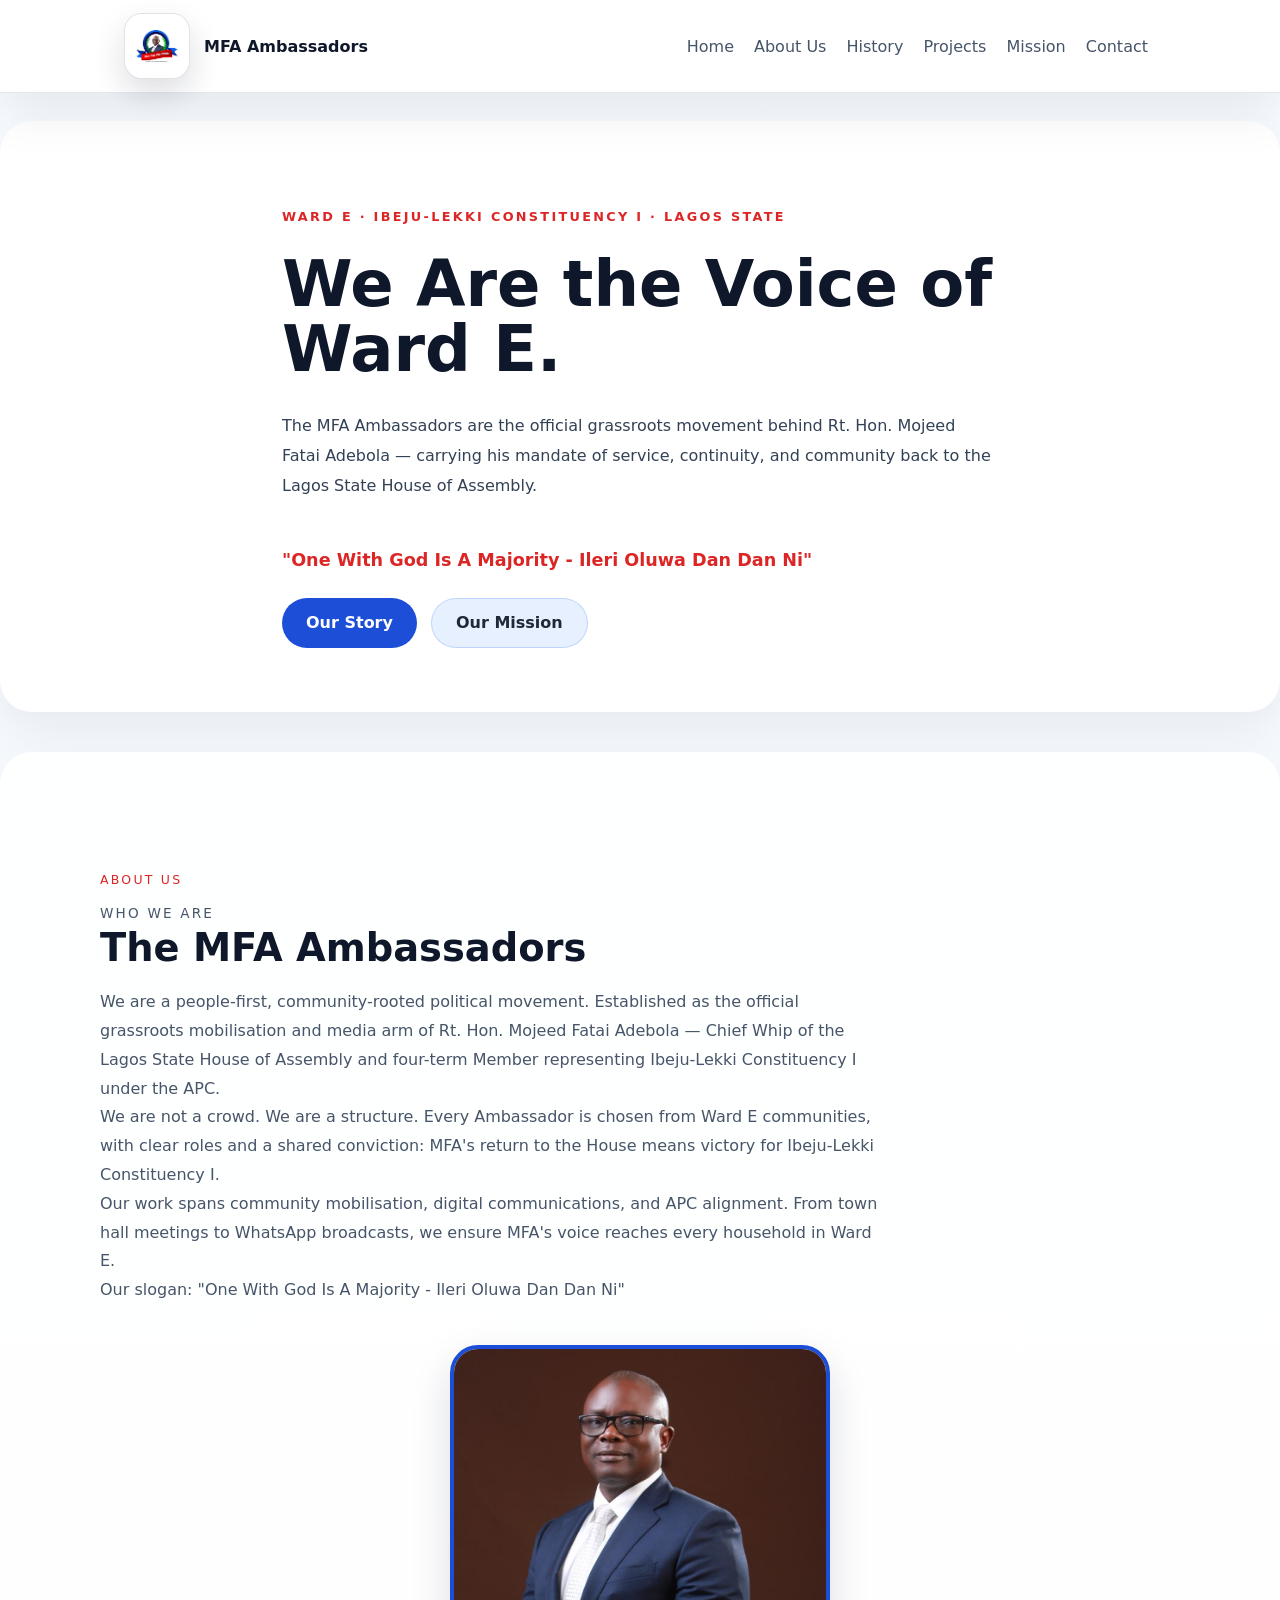
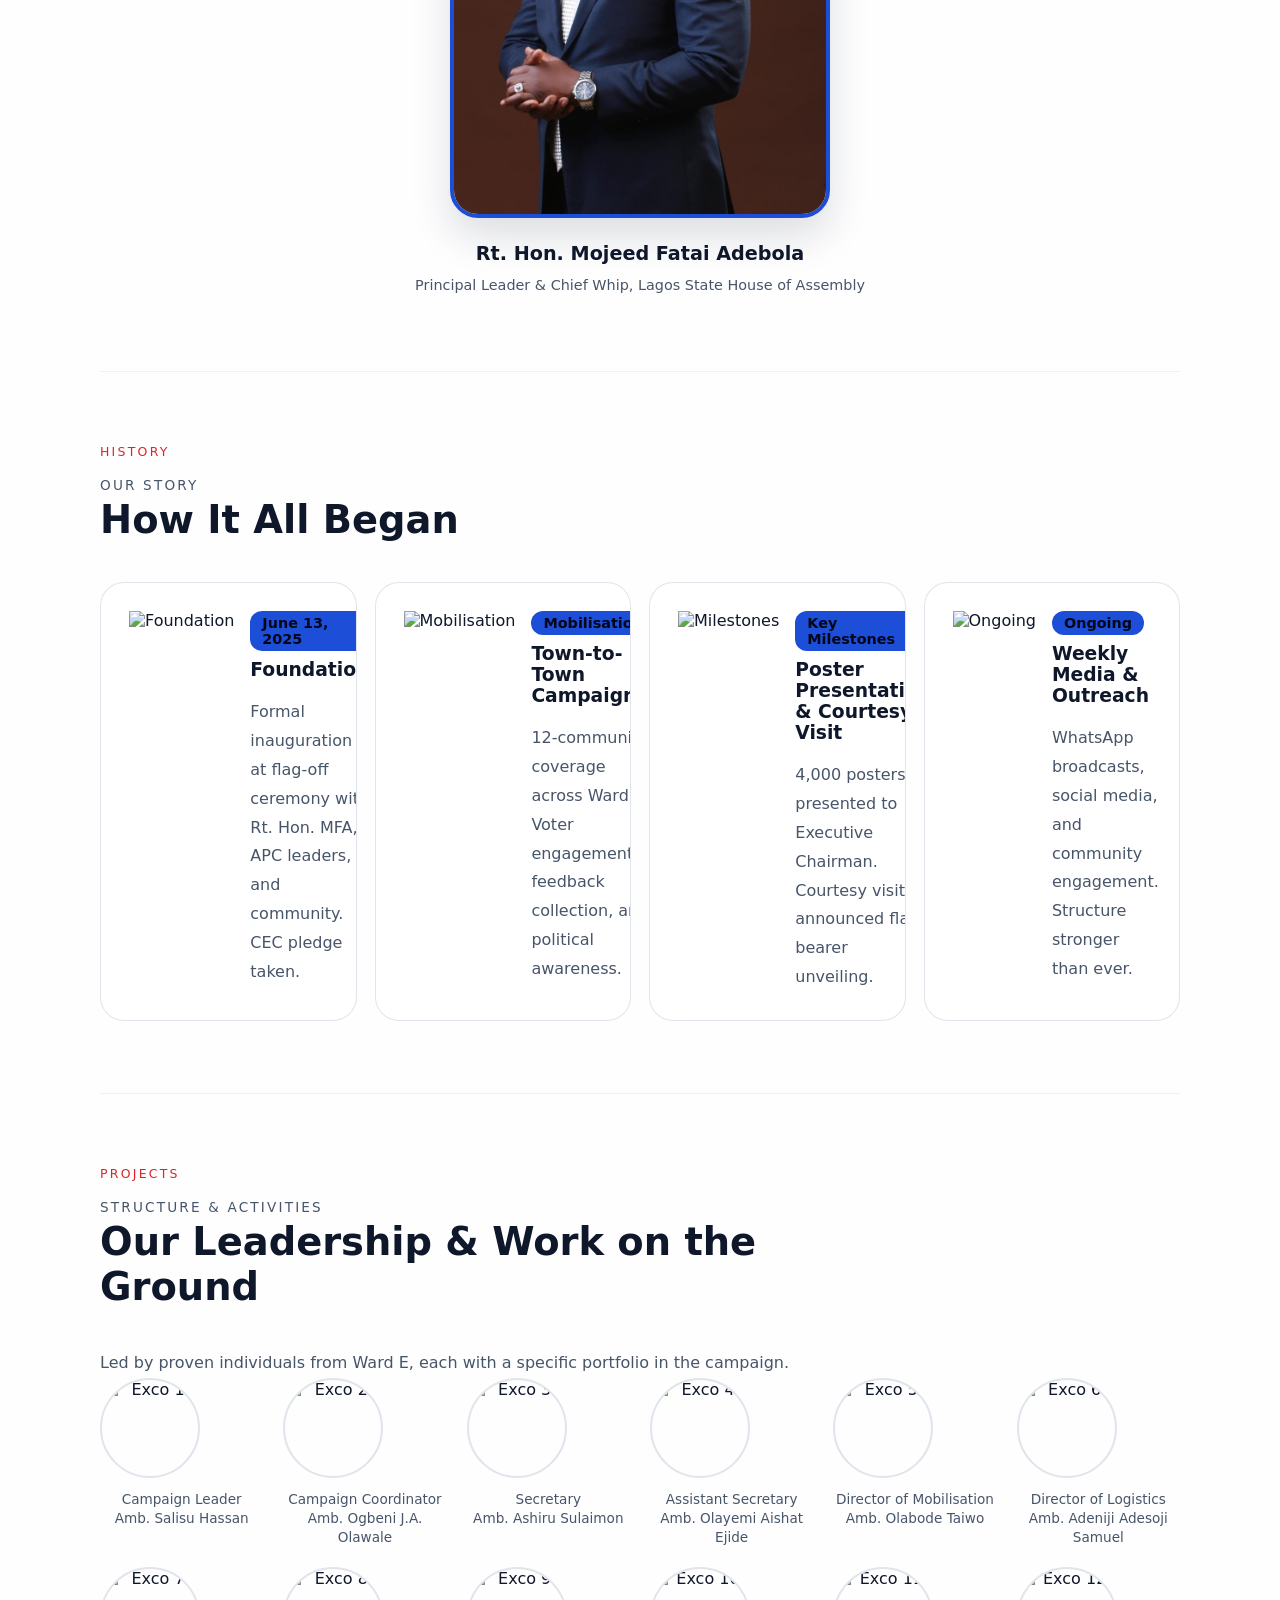
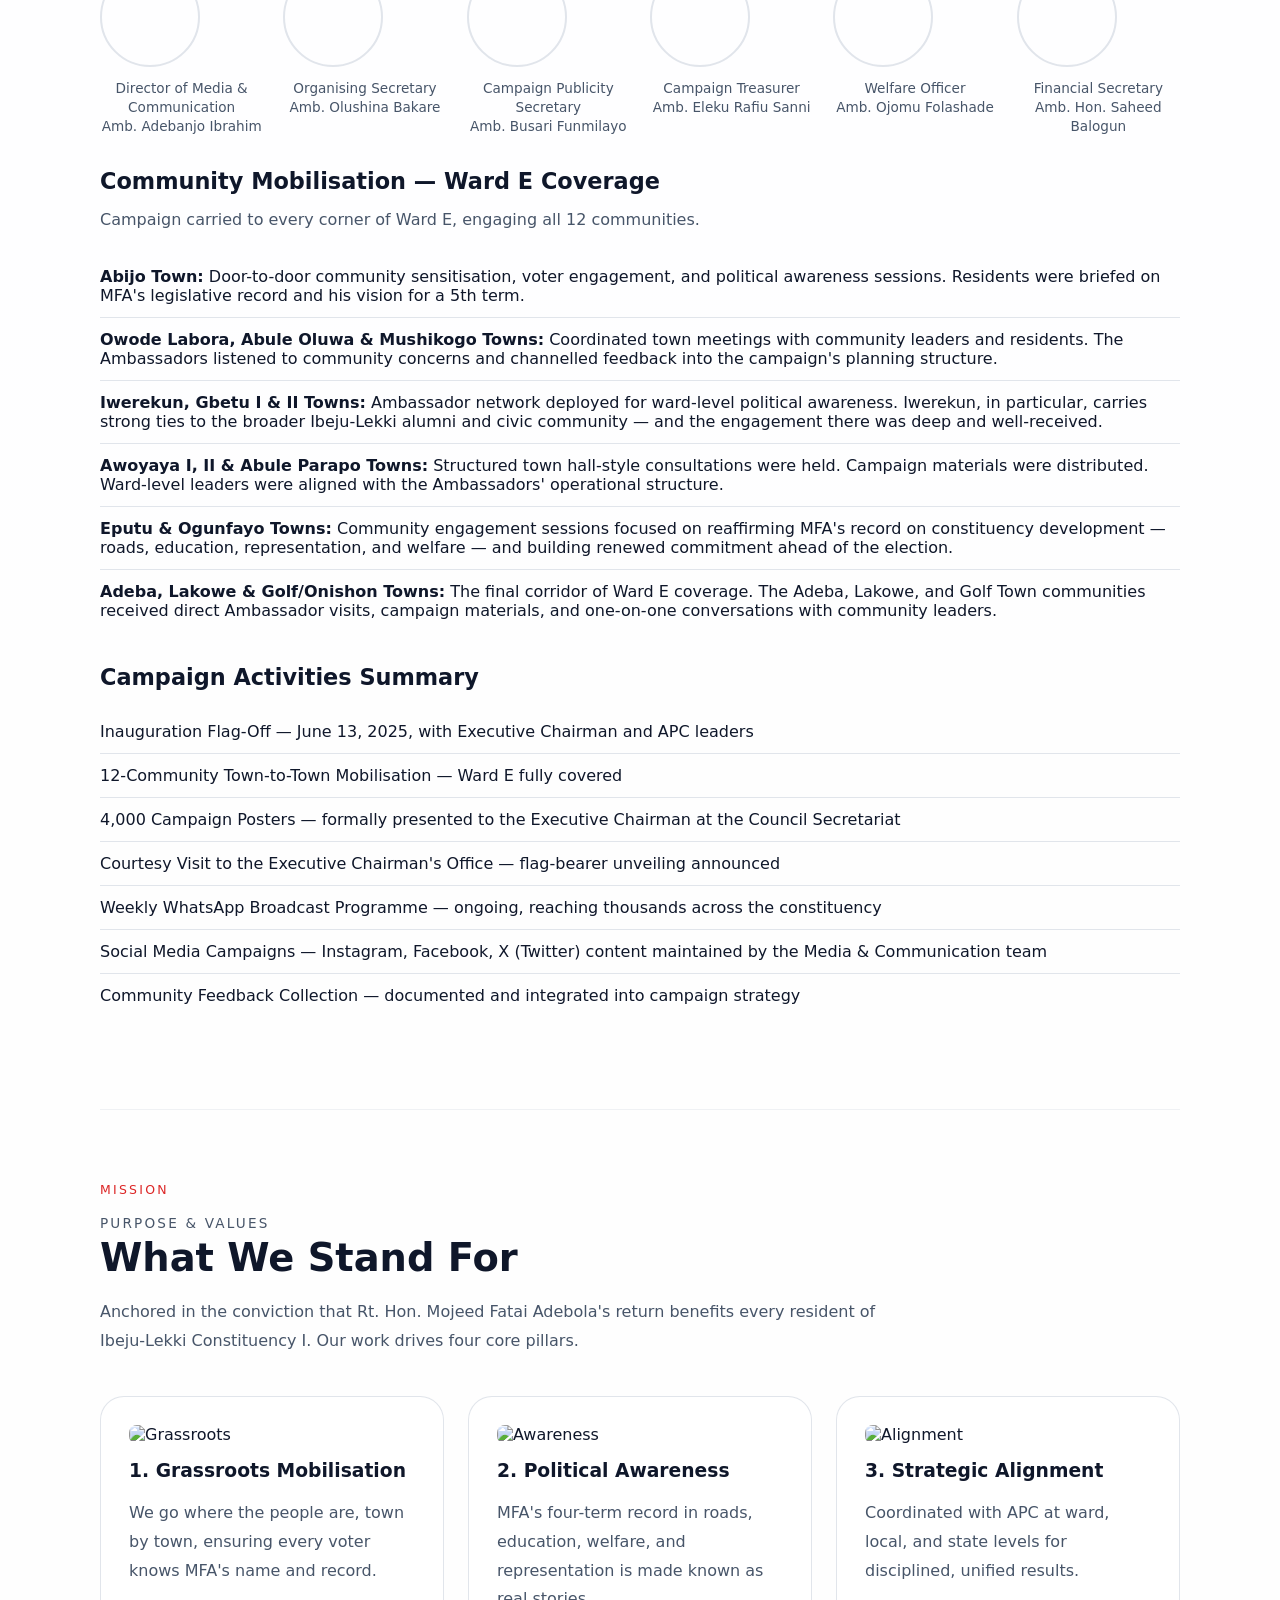
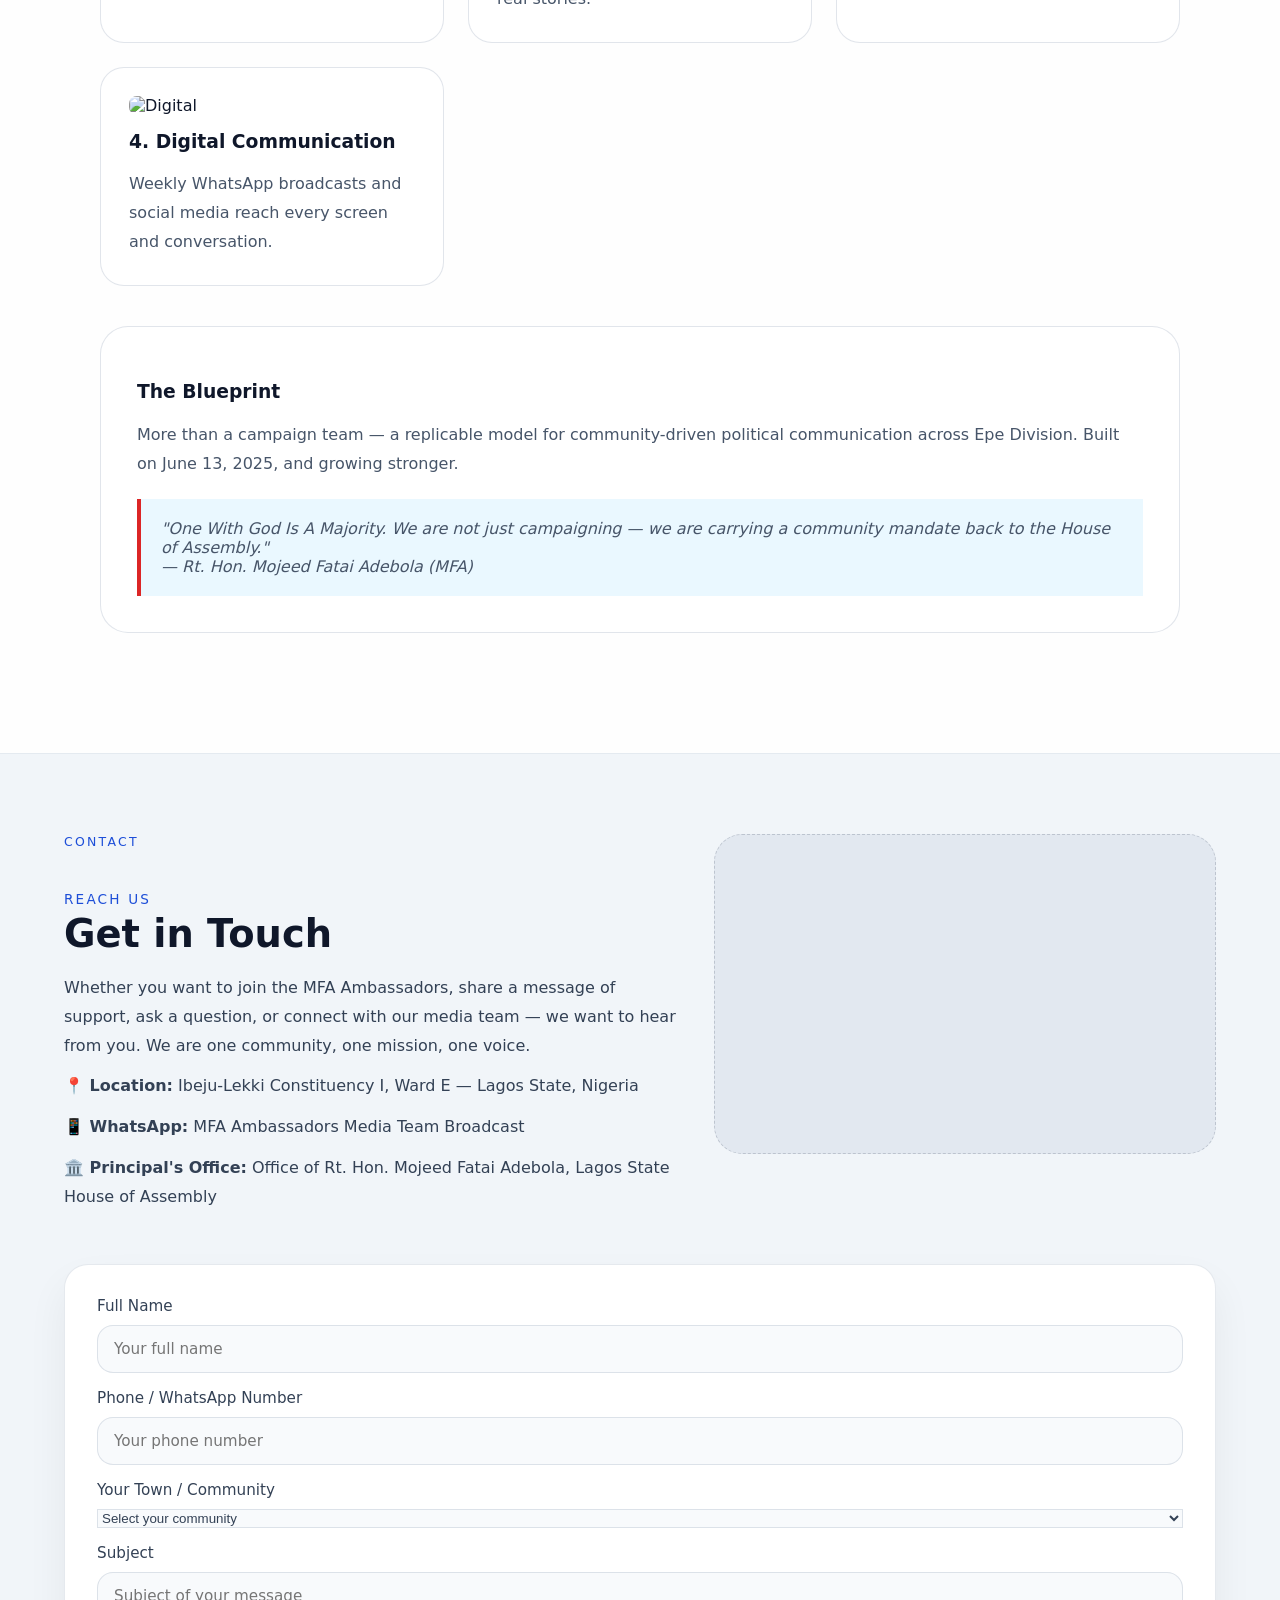
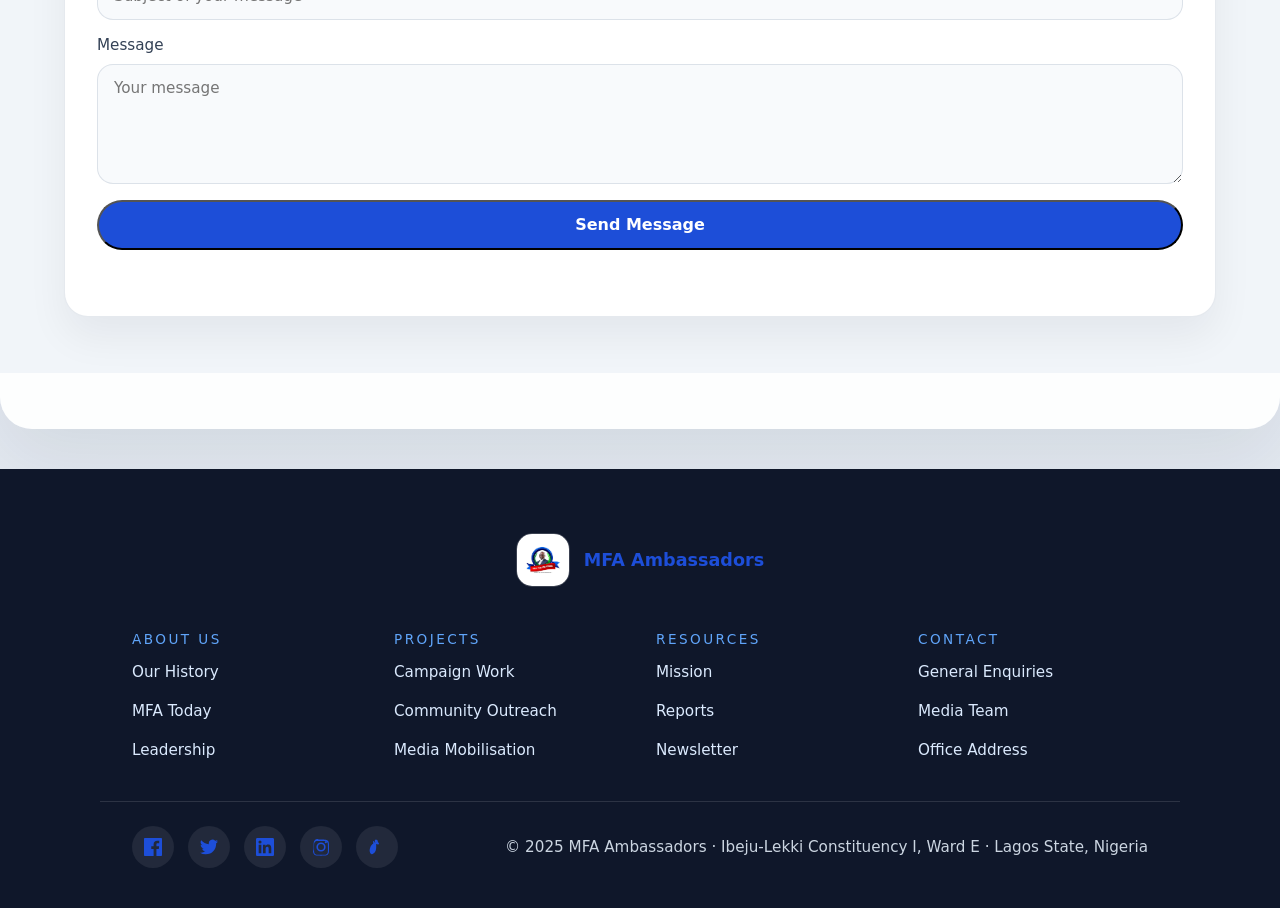
==== commit 6873797a: "Add Supabase integration and mobile responsive layout" ====
--- a/index.html
+++ b/index.html
@@ -307,6 +307,7 @@
               <textarea name="message" rows="5" placeholder="Your message" required></textarea>
             </label>
             <button type="submit" class="button primary">Send Message</button>
+            <div id="statusMessage" class="form-status" aria-live="polite"></div>
           </form>
         </div>
       </section>
@@ -367,6 +368,7 @@
       </div>
     </footer>
 
+    <script src="https://cdn.jsdelivr.net/npm/@supabase/supabase-js@2"></script>
     <script src="script.js"></script>
   </body>
 </html>
--- a/styles.css
+++ b/styles.css
@@ -449,6 +449,90 @@
   }
 }
 
+@media (max-width: 760px) {
+  .topbar-inner {
+    flex-direction: column;
+    align-items: stretch;
+    padding: 0 16px;
+    gap: 16px;
+  }
+
+  .brand-panel {
+    width: 100%;
+    justify-content: center;
+  }
+
+  .nav {
+    width: 100%;
+    justify-content: center;
+    gap: 12px;
+    padding-top: 8px;
+    border-top: 1px solid rgba(148, 163, 184, 0.18);
+  }
+
+  .hero {
+    padding: 48px 0 40px;
+    margin: 20px 0;
+  }
+
+  .hero-content {
+    gap: 24px;
+  }
+
+  .hero-actions {
+    flex-direction: column;
+    align-items: stretch;
+  }
+
+  .hero-actions .button {
+    width: 100%;
+  }
+
+  .main {
+    padding: 32px 0 40px;
+    margin: 16px 0 32px;
+  }
+
+  .section {
+    padding: 48px 0;
+  }
+
+  .section-text,
+  #contact .section-text,
+  .about-images,
+  .mission-blueprint,
+  .timeline-item,
+  .contact-copy {
+    max-width: 100%;
+  }
+
+  .timeline-item {
+    flex-direction: column;
+  }
+
+  .contact-panel {
+    gap: 24px;
+  }
+
+  #contact .contact-image-placeholder {
+    min-height: 220px;
+  }
+
+  #contact .form-card {
+    padding: 24px;
+  }
+
+  .footer-bottom {
+    flex-direction: column;
+    align-items: flex-start;
+  }
+
+  .footer-social {
+    justify-content: flex-start;
+    flex-wrap: wrap;
+  }
+}
+
 .slogan {
   margin: 20px 0 0;
   font-size: 1.1rem;
@@ -620,6 +704,12 @@
   border: 1px solid rgba(148, 163, 184, 0.24);
   padding: 32px;
   box-shadow: 0 20px 40px rgba(15, 23, 42, 0.06);
+}
+
+#contact .form-status {
+  margin-top: 18px;
+  font-size: 0.95rem;
+  line-height: 1.6;
 }
 
 #contact input,
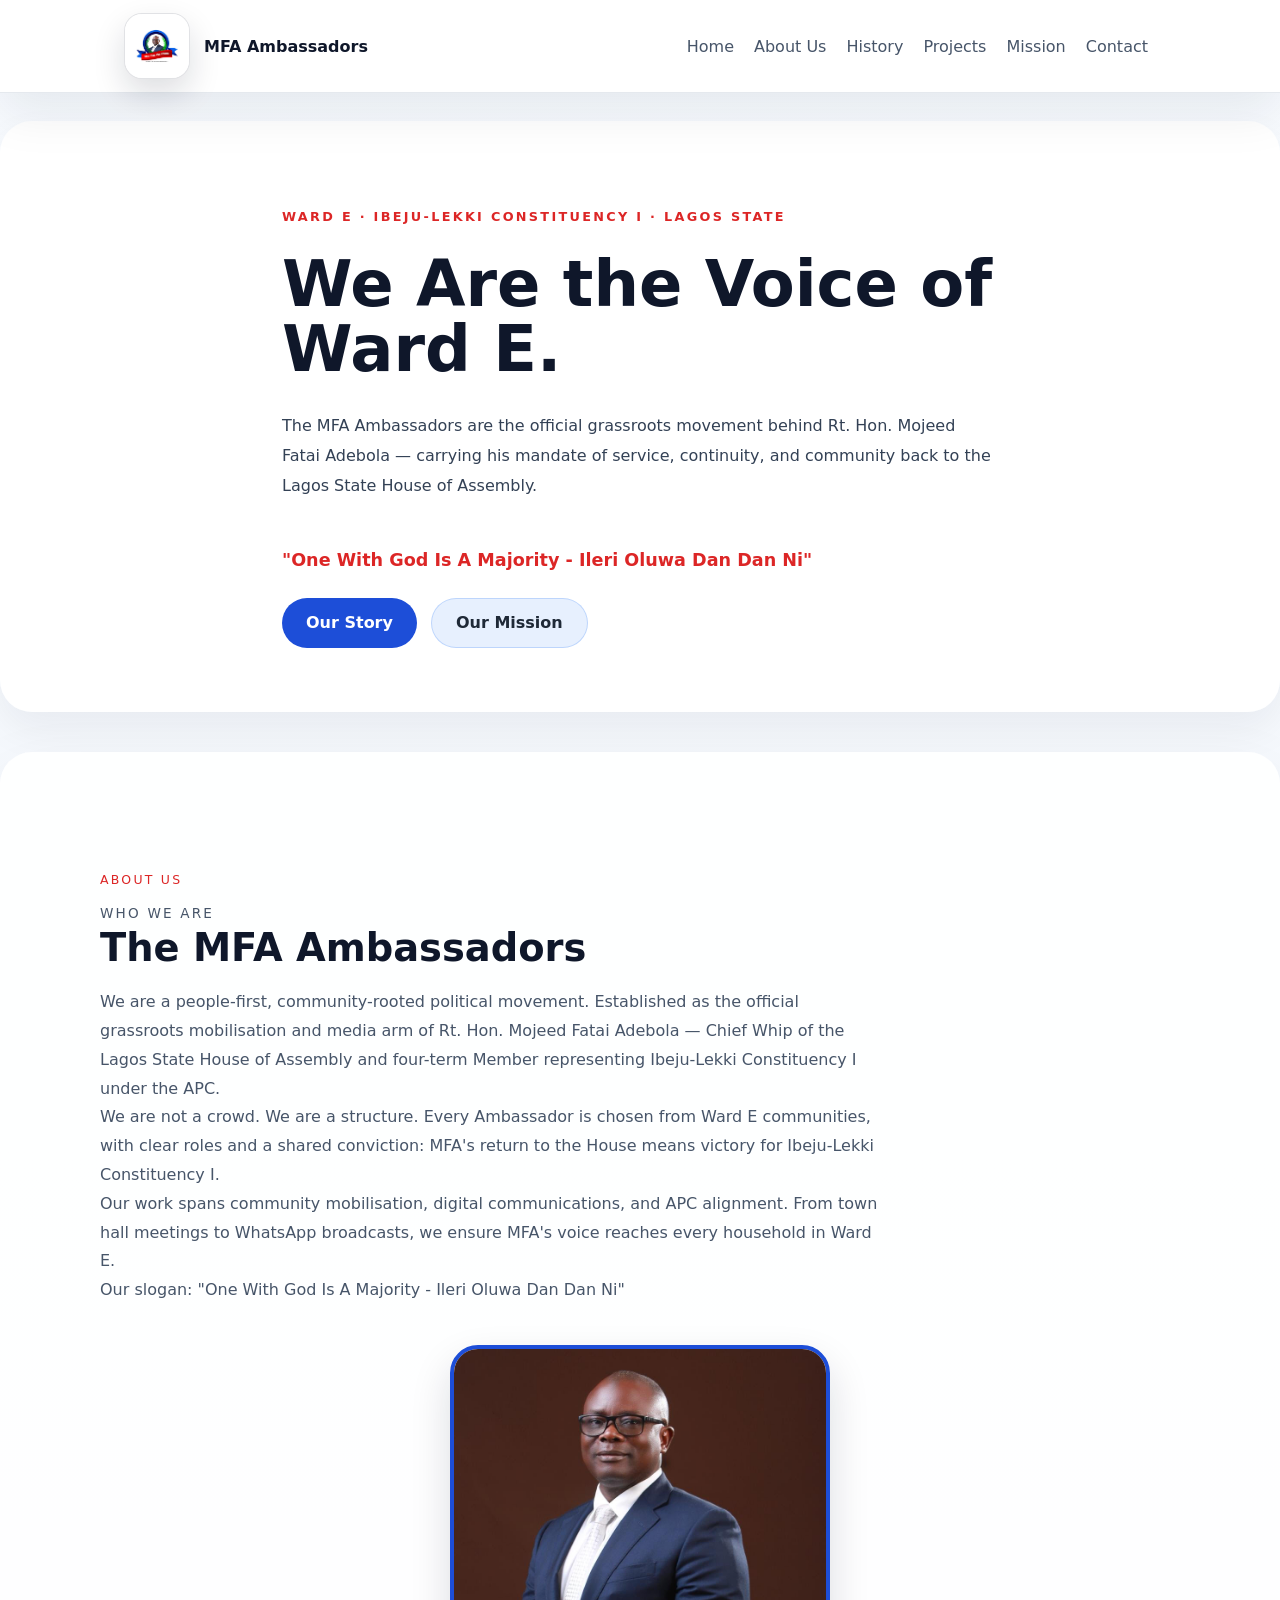
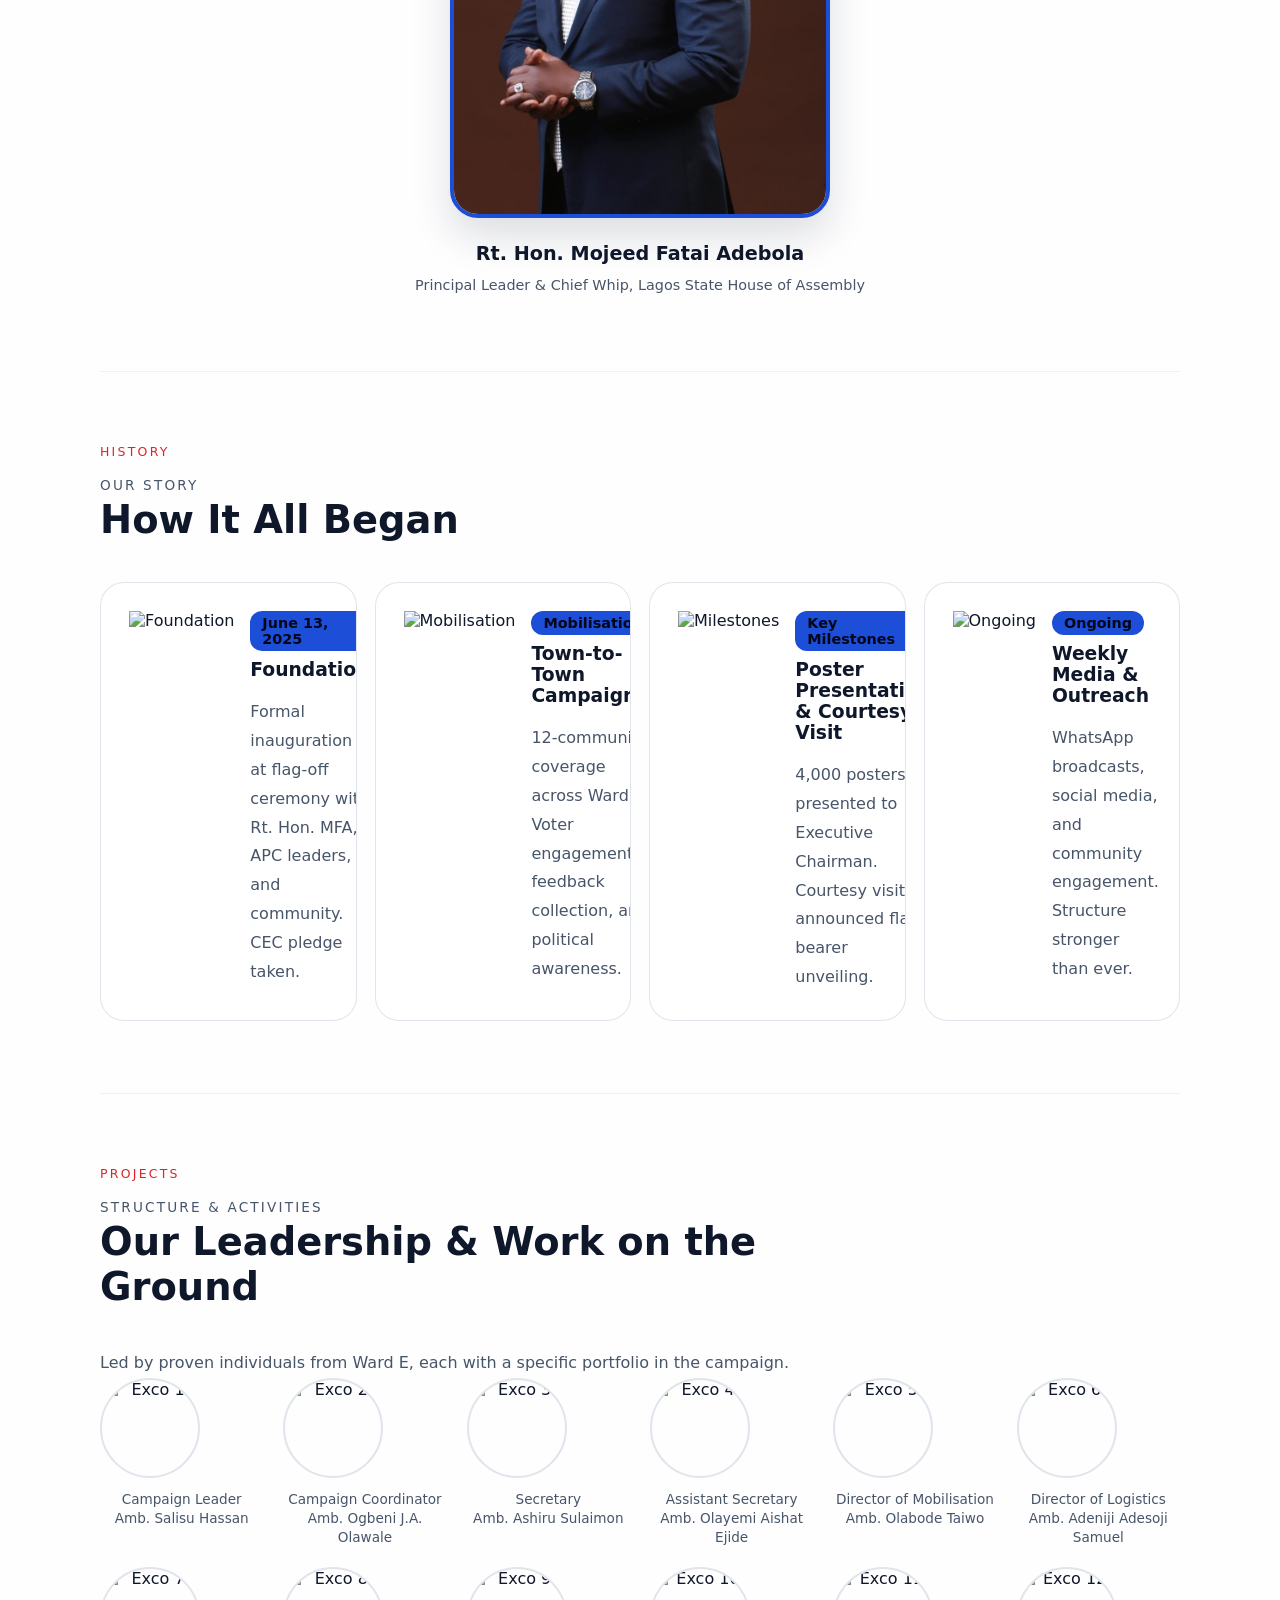
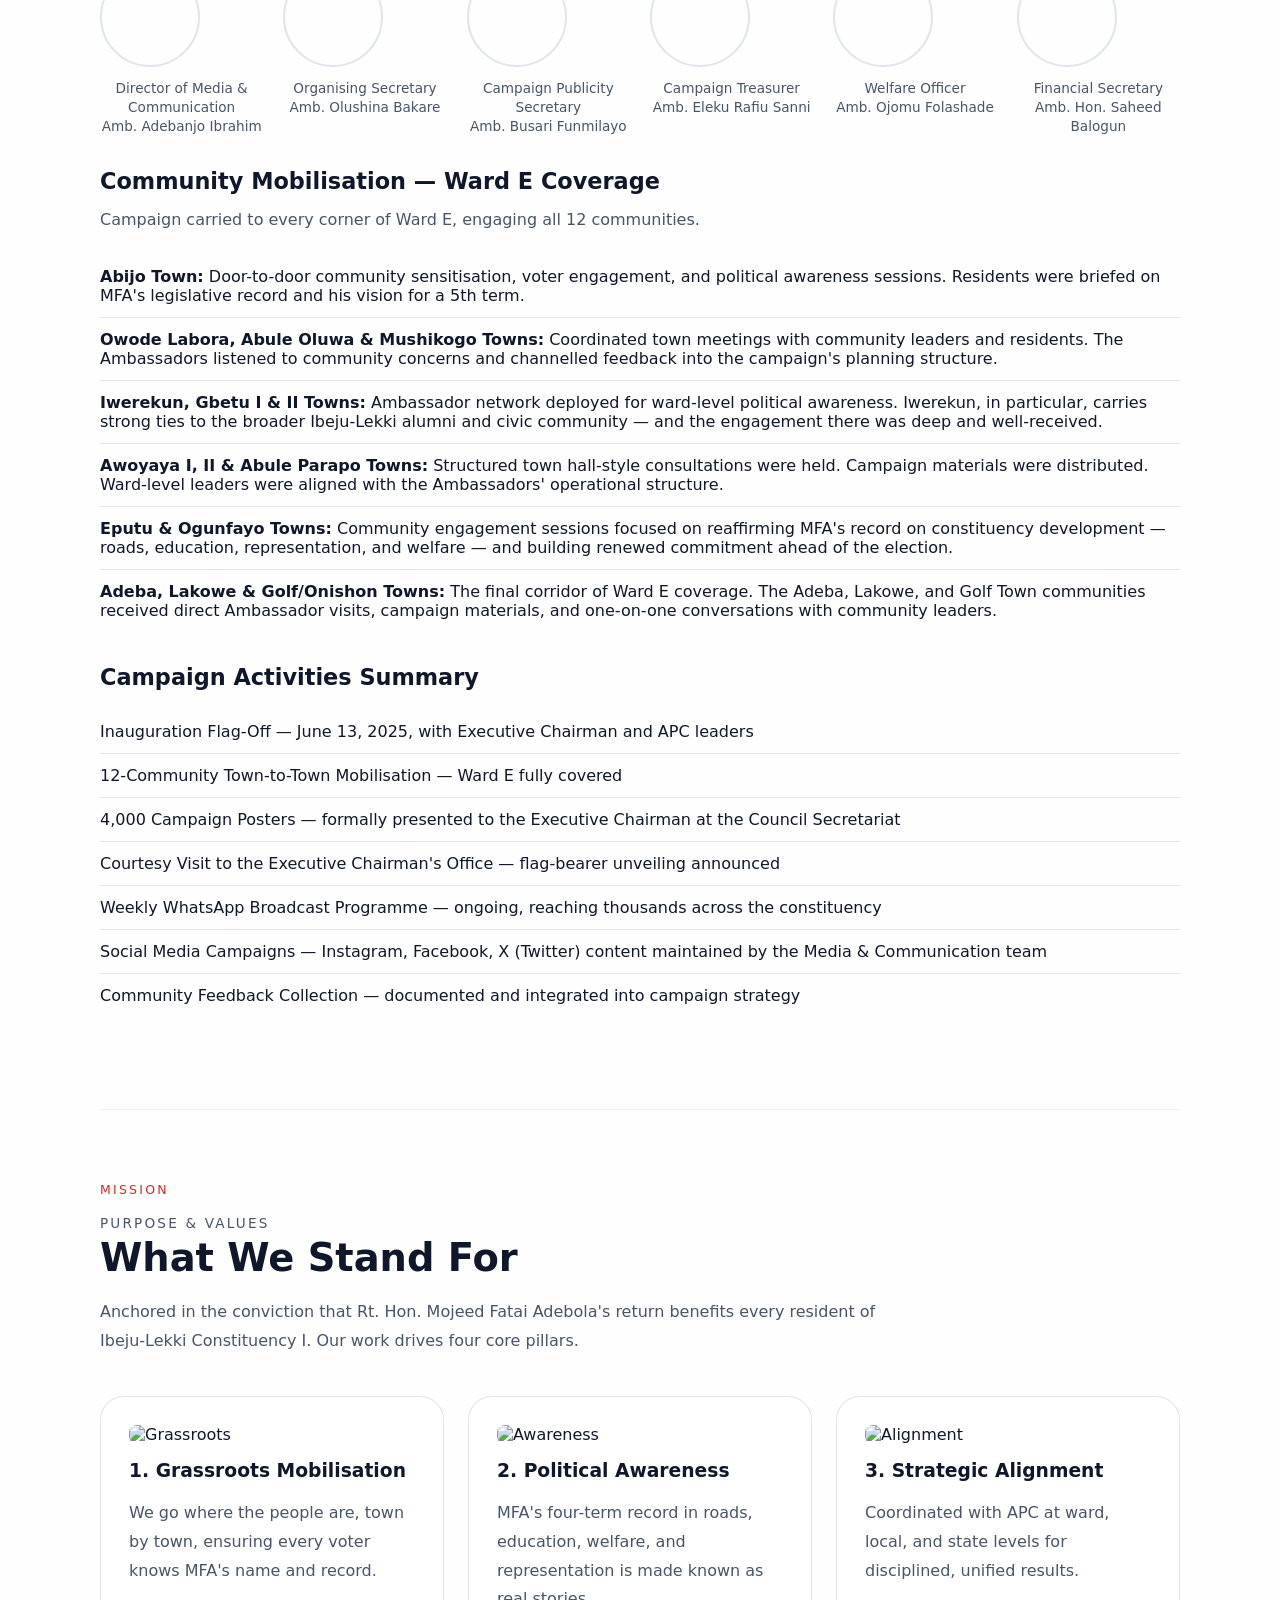
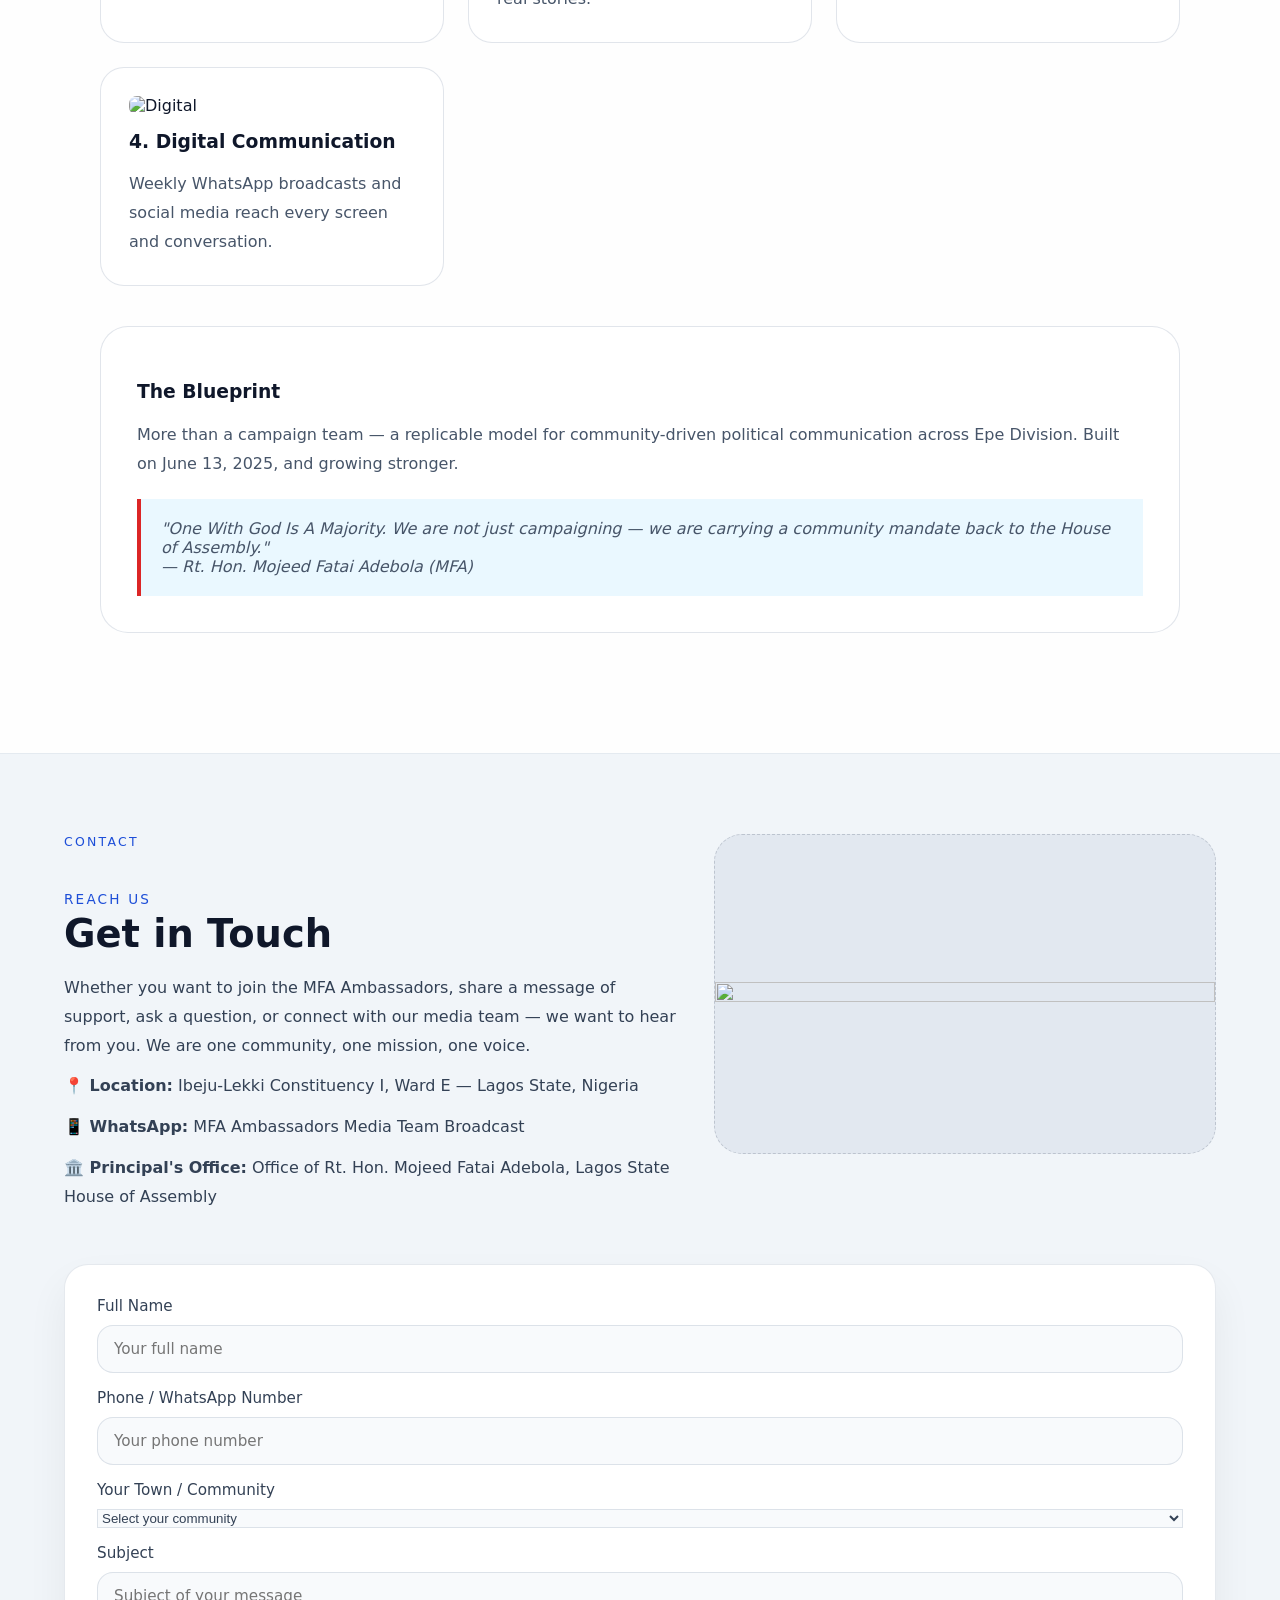
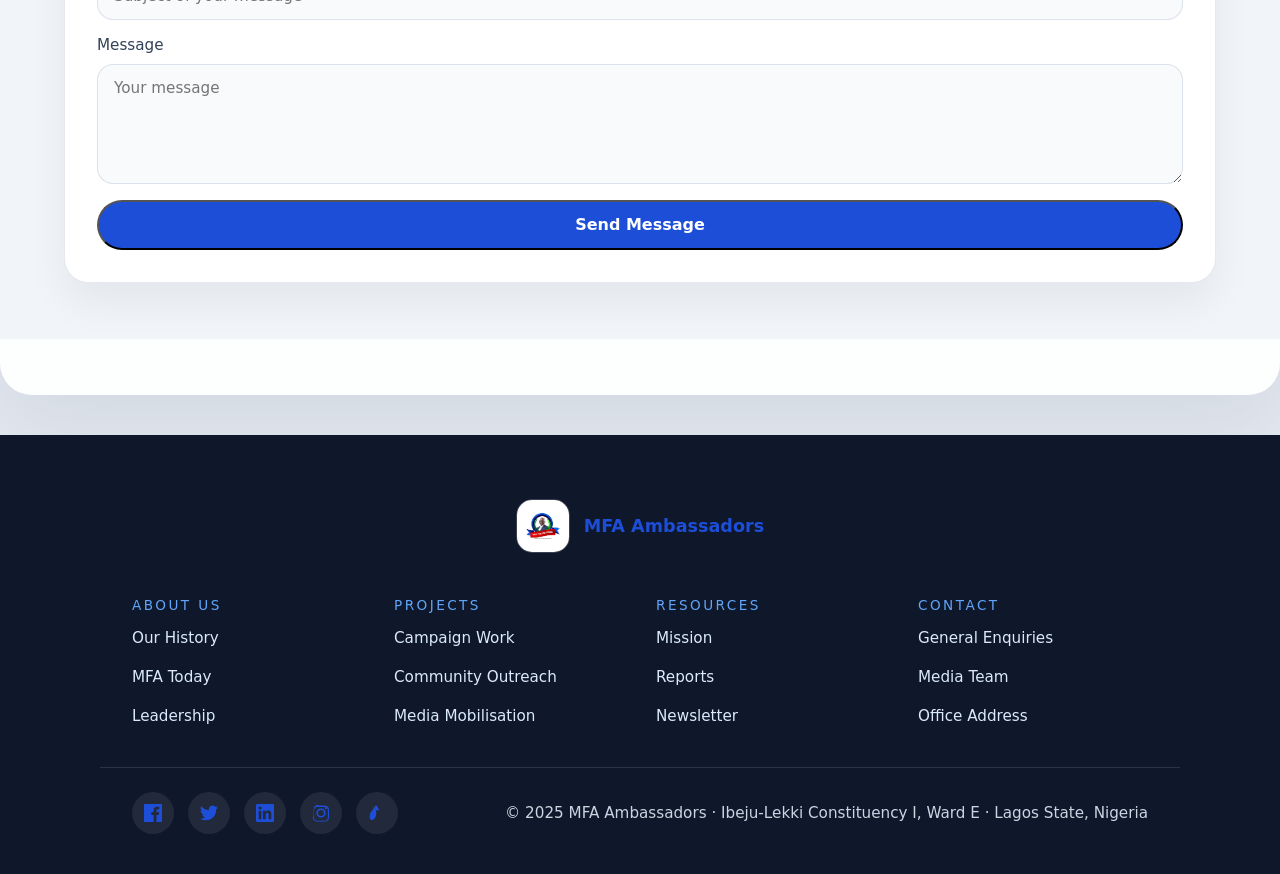
==== commit f83d2ffd: "Update website files" ====
--- a/index.html
+++ b/index.html
@@ -13,7 +13,13 @@
           <img src="images/MFA AMb Logo.jpeg" alt="MFA Logo" class="logo" />
           <a class="brand" href="#top">MFA Ambassadors</a>
         </div>
-        <nav class="nav">
+        <button class="nav-toggle" aria-expanded="false" aria-controls="mainNav" type="button">
+          <span class="sr-only">Toggle navigation</span>
+          <span></span>
+          <span></span>
+          <span></span>
+        </button>
+        <nav id="mainNav" class="nav" aria-label="Primary navigation">
           <a href="#top">Home</a>
           <a href="#about">About Us</a>
           <a href="#history">History</a>
@@ -23,7 +29,6 @@
         </nav>
       </div>
     </header>
-
     <section id="top" class="hero">
       <div class="container hero-content">
         <p class="eyebrow">Ward E · Ibeju-Lekki Constituency I · Lagos State</p>
@@ -307,7 +312,6 @@
               <textarea name="message" rows="5" placeholder="Your message" required></textarea>
             </label>
             <button type="submit" class="button primary">Send Message</button>
-            <div id="statusMessage" class="form-status" aria-live="polite"></div>
           </form>
         </div>
       </section>
@@ -368,7 +372,6 @@
       </div>
     </footer>
 
-    <script src="https://cdn.jsdelivr.net/npm/@supabase/supabase-js@2"></script>
     <script src="script.js"></script>
   </body>
 </html>
--- a/styles.css
+++ b/styles.css
@@ -28,6 +28,17 @@
 img {
   max-width: 100%;
   display: block;
+  height: auto;
+}
+
+.contact-image-placeholder img,
+.leader-image img,
+.exco-item img,
+.timeline-icon img,
+.footer-logo img {
+  width: 100%;
+  height: auto;
+  object-fit: cover;
 }
 
 button, input, textarea, a {
@@ -59,9 +70,10 @@
 
 .topbar-inner {
   display: flex;
+  flex-wrap: nowrap;
   align-items: center;
   justify-content: space-between;
-  gap: 24px;
+  gap: 16px;
   min-height: 92px;
 }
 
@@ -69,7 +81,15 @@
   display: flex;
   align-items: center;
   gap: 14px;
+  flex: 0 1 auto;
+  min-width: 0;
   margin-left: -8px;
+}
+
+.brand {
+  white-space: nowrap;
+  overflow: hidden;
+  text-overflow: ellipsis;
 }
 
 .logo {
@@ -106,6 +126,48 @@
 .nav a:hover,
 .nav a:focus-visible {
   color: var(--primary-dark);
+}
+
+.nav-toggle {
+  display: none;
+  align-items: center;
+  justify-content: center;
+  width: 44px;
+  height: 44px;
+  border: 1px solid rgba(148, 163, 184, 0.35);
+  border-radius: 14px;
+  background: rgba(255, 255, 255, 0.92);
+  cursor: pointer;
+  transition: transform 0.2s ease, border-color 0.2s ease, background-color 0.2s ease;
+  margin-left: auto;
+}
+
+.nav-toggle:hover,
+.nav-toggle:focus-visible {
+  transform: translateY(-1px);
+  border-color: rgba(59, 130, 246, 0.55);
+  background: #ffffff;
+}
+
+.nav-toggle span {
+  display: block;
+  width: 20px;
+  height: 2px;
+  background: #334155;
+  border-radius: 999px;
+  margin: 4px 0;
+}
+
+.sr-only {
+  position: absolute;
+  width: 1px;
+  height: 1px;
+  padding: 0;
+  margin: -1px;
+  overflow: hidden;
+  clip: rect(0, 0, 0, 0);
+  white-space: nowrap;
+  border: 0;
 }
 
 .nav-cta {
@@ -432,7 +494,6 @@
 }
 
 @media (max-width: 940px) {
-  .topbar-inner,
   .section-header,
   .footer-grid,
   .apply-section,
@@ -444,30 +505,66 @@
     display: grid;
   }
 
+  .topbar-inner {
+    display: flex;
+    align-items: center;
+    position: relative;
+    flex-wrap: nowrap;
+  }
+
+  .brand-panel {
+    flex: 0 1 auto;
+    min-width: 0;
+  }
+
+  .nav-toggle {
+    display: inline-flex;
+    order: 2;
+    margin-left: auto;
+  }
+
   .nav {
-    justify-content: flex-end;
+    display: none;
+    order: 3;
+    position: absolute;
+    top: 100%;
+    left: 0;
+    right: 0;
+    flex-direction: column;
+    gap: 0;
+    padding: 16px 0;
+    background: #ffffff;
+    border-top: 1px solid rgba(148, 163, 184, 0.18);
+    box-shadow: 0 18px 40px rgba(15, 23, 42, 0.08);
+    z-index: 15;
+  }
+
+  .nav.nav-open {
+    display: flex;
+  }
+
+  .nav a {
+    padding: 14px 24px;
+    width: 100%;
+    border-bottom: 1px solid rgba(148, 163, 184, 0.12);
+  }
+
+  .nav a:last-child {
+    border-bottom: none;
   }
 }
 
 @media (max-width: 760px) {
   .topbar-inner {
-    flex-direction: column;
-    align-items: stretch;
+    position: relative;
     padding: 0 16px;
-    gap: 16px;
+    gap: 14px;
+    flex-wrap: nowrap;
   }
 
   .brand-panel {
-    width: 100%;
-    justify-content: center;
-  }
-
-  .nav {
-    width: 100%;
-    justify-content: center;
-    gap: 12px;
-    padding-top: 8px;
-    border-top: 1px solid rgba(148, 163, 184, 0.18);
+    flex: 0 1 auto;
+    justify-content: flex-start;
   }
 
   .hero {
@@ -475,10 +572,6 @@
     margin: 20px 0;
   }
 
-  .hero-content {
-    gap: 24px;
-  }
-
   .hero-actions {
     flex-direction: column;
     align-items: stretch;
@@ -486,11 +579,6 @@
 
   .hero-actions .button {
     width: 100%;
-  }
-
-  .main {
-    padding: 32px 0 40px;
-    margin: 16px 0 32px;
   }
 
   .section {
@@ -502,7 +590,8 @@
   .about-images,
   .mission-blueprint,
   .timeline-item,
-  .contact-copy {
+  .contact-copy,
+  .footer-bottom {
     max-width: 100%;
   }
 
@@ -512,10 +601,13 @@
 
   .contact-panel {
     gap: 24px;
+    grid-template-columns: 1fr;
   }
 
   #contact .contact-image-placeholder {
     min-height: 220px;
+    max-height: 420px;
+    width: 100%;
   }
 
   #contact .form-card {
@@ -690,9 +782,23 @@
   display: flex;
   align-items: center;
   justify-content: center;
+  overflow: hidden;
   color: #475569;
   font-weight: 700;
   letter-spacing: 0.02em;
+}
+
+#contact .contact-image-placeholder span {
+  width: 100%;
+  height: 100%;
+  display: block;
+}
+
+#contact .contact-image-placeholder img {
+  width: 100%;
+  height: 100%;
+  object-fit: cover;
+  display: block;
 }
 
 #contact .contact-form-wrapper {
@@ -704,12 +810,6 @@
   border: 1px solid rgba(148, 163, 184, 0.24);
   padding: 32px;
   box-shadow: 0 20px 40px rgba(15, 23, 42, 0.06);
-}
-
-#contact .form-status {
-  margin-top: 18px;
-  font-size: 0.95rem;
-  line-height: 1.6;
 }
 
 #contact input,
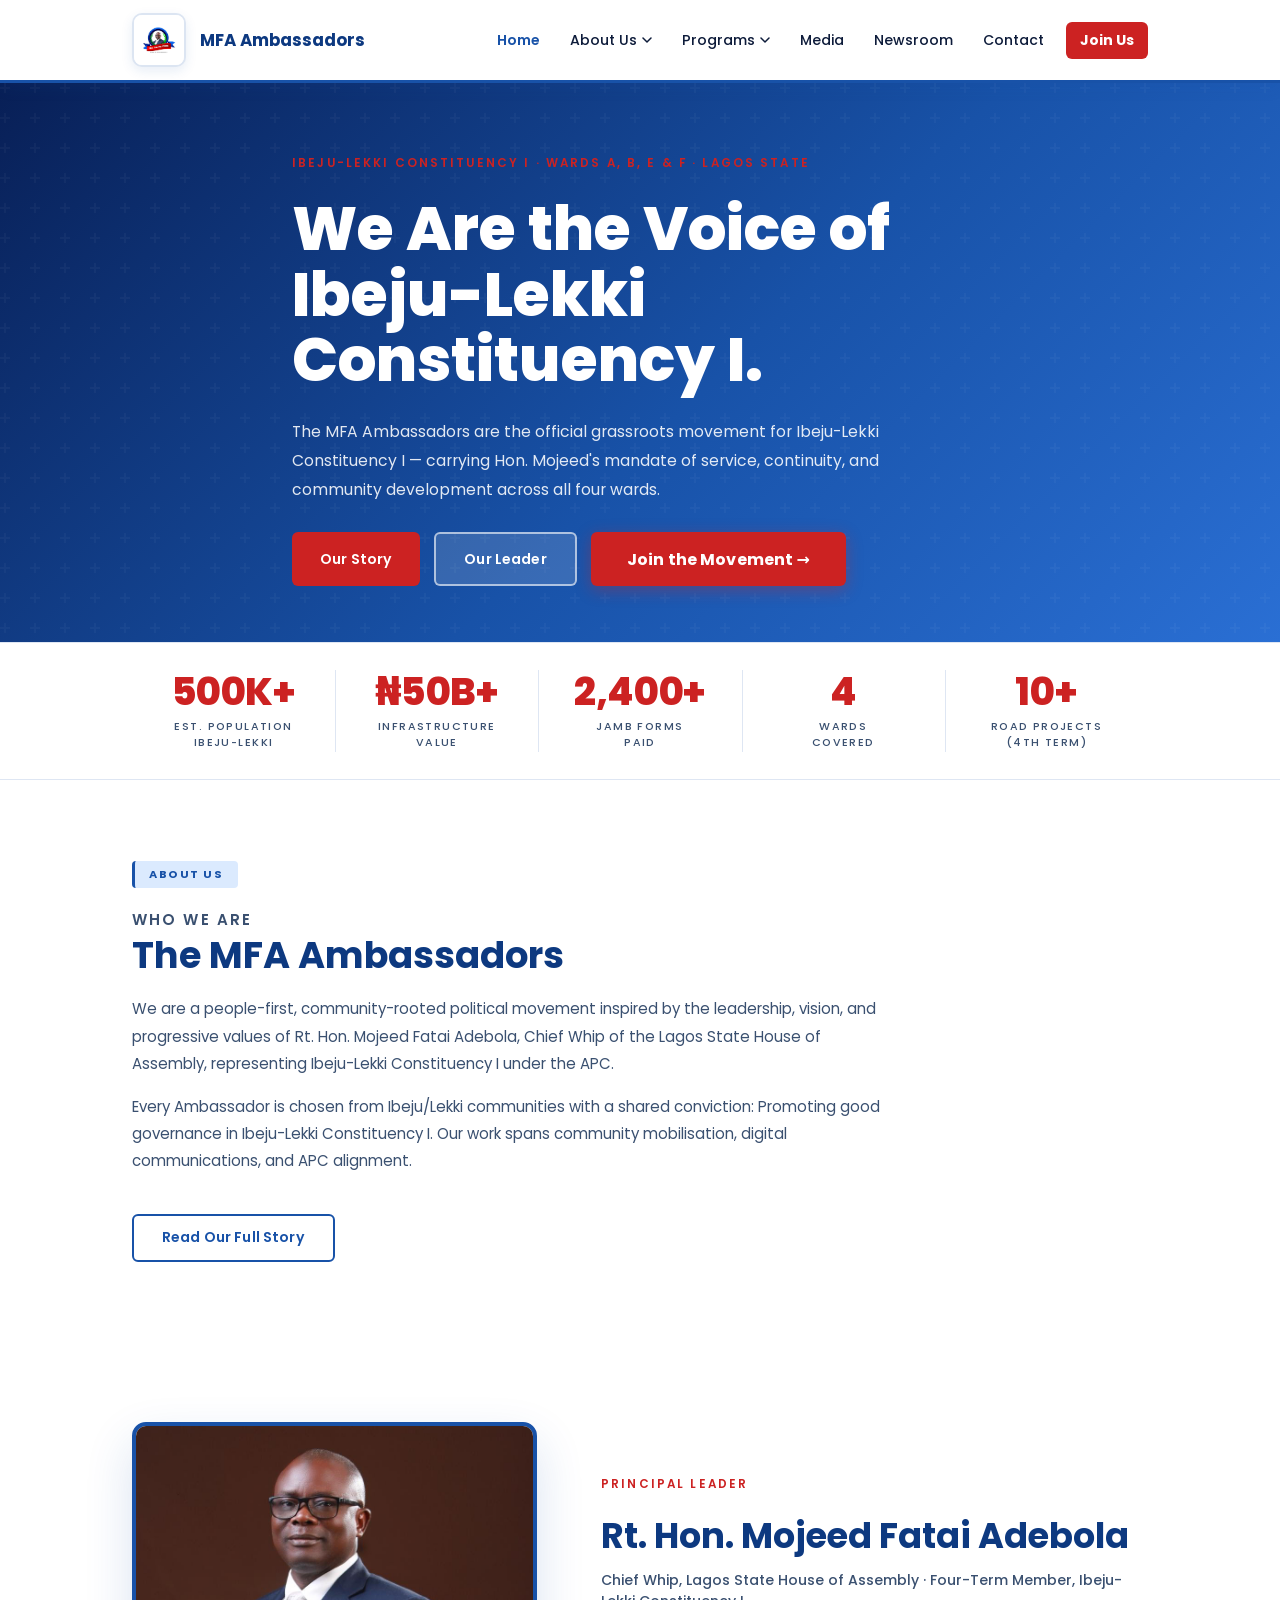
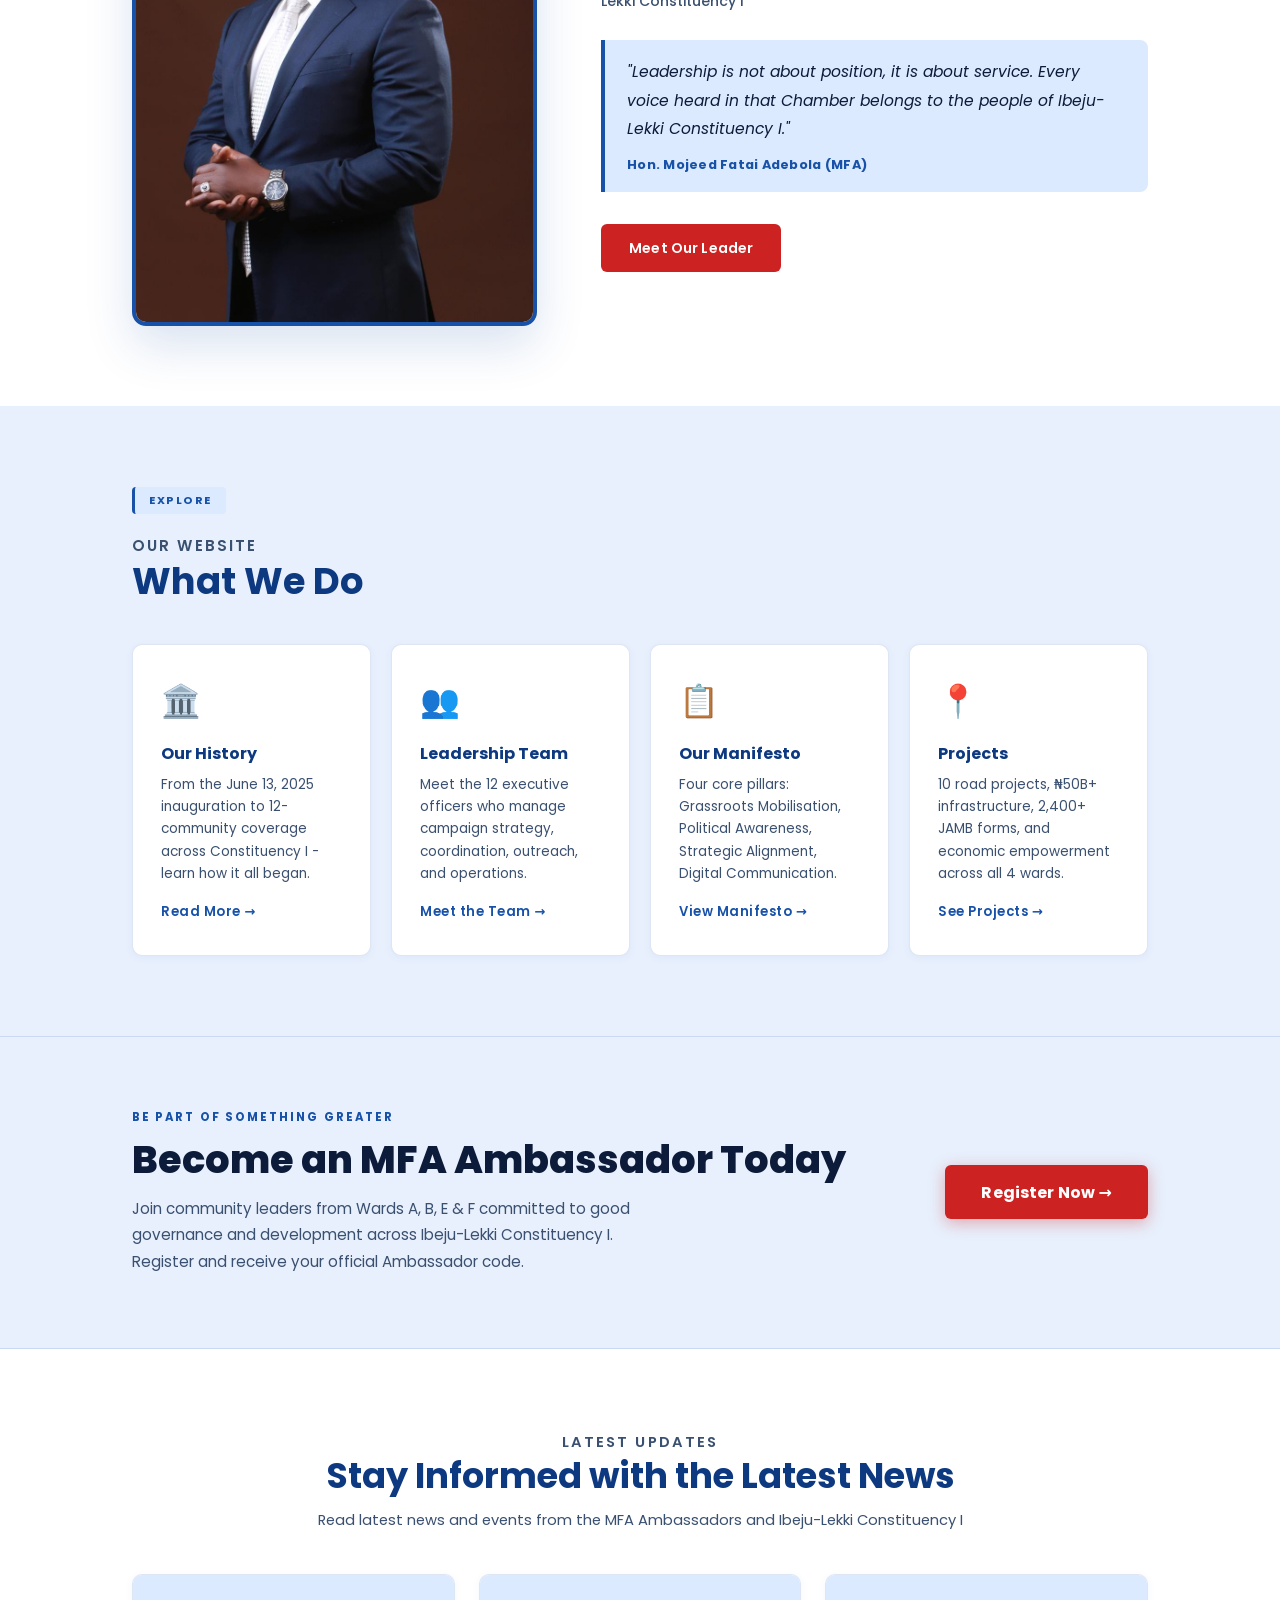
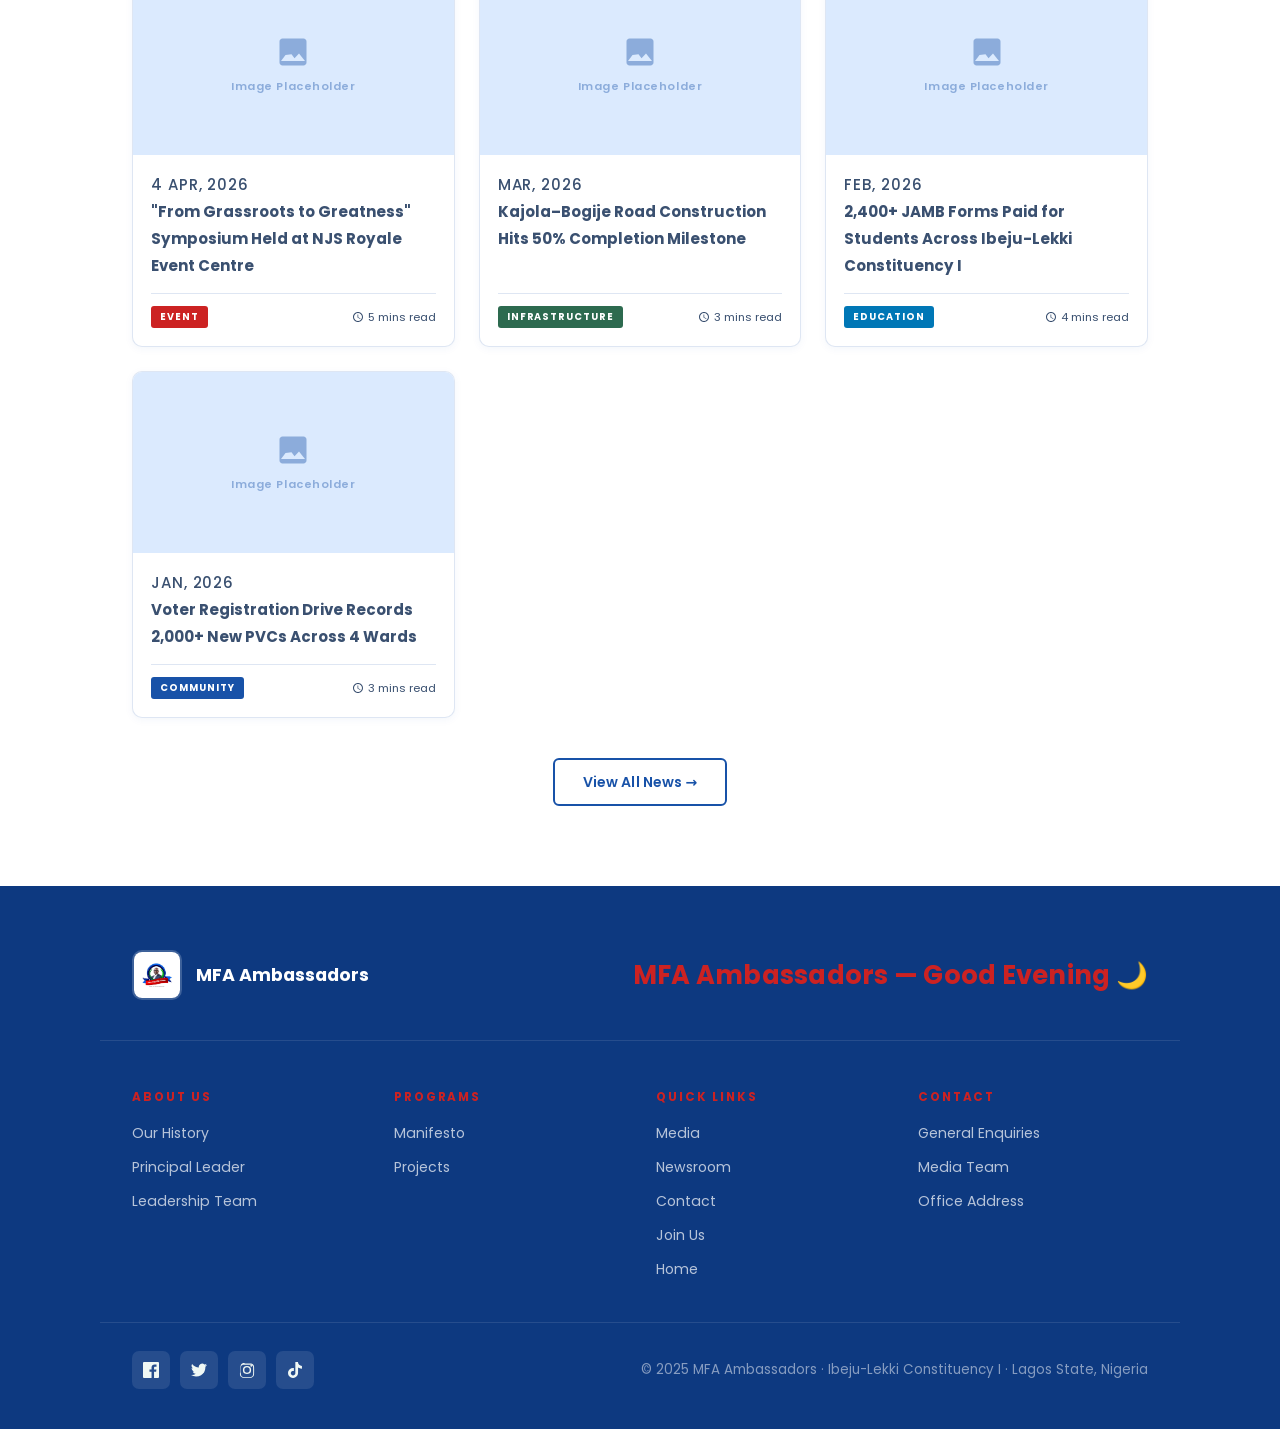
==== commit cf558255: "Add Ambassador registration, blue/red colour scheme, Google Sheets backend - New join.html: registra" ====
--- a/index.html
+++ b/index.html
@@ -3,372 +3,314 @@
   <head>
     <meta charset="UTF-8" />
     <meta name="viewport" content="width=device-width, initial-scale=1.0" />
-    <title>MFA Ambassadors</title>
+    <title>MFA Ambassadors — Ibeju-Lekki Constituency I</title>
     <link rel="stylesheet" href="styles.css" />
   </head>
   <body>
+
     <header class="topbar">
       <div class="container topbar-inner">
         <div class="brand-panel">
           <img src="images/MFA AMb Logo.jpeg" alt="MFA Logo" class="logo" />
-          <a class="brand" href="#top">MFA Ambassadors</a>
+          <a class="brand" href="index.html">MFA Ambassadors</a>
         </div>
         <button class="nav-toggle" aria-expanded="false" aria-controls="mainNav" type="button">
           <span class="sr-only">Toggle navigation</span>
-          <span></span>
-          <span></span>
-          <span></span>
+          <span></span><span></span><span></span>
         </button>
         <nav id="mainNav" class="nav" aria-label="Primary navigation">
-          <a href="#top">Home</a>
-          <a href="#about">About Us</a>
-          <a href="#history">History</a>
-          <a href="#projects">Projects</a>
-          <a href="#mission">Mission</a>
-          <a href="#contact">Contact</a>
+          <a href="index.html" class="nav-link" aria-current="page">Home</a>
+          <div class="nav-dropdown">
+            <button class="nav-link nav-dropdown-toggle" aria-expanded="false" aria-haspopup="true">
+              About Us
+              <svg class="nav-arrow" viewBox="0 0 10 6" fill="none" aria-hidden="true"><path d="M1 1l4 4 4-4" stroke="currentColor" stroke-width="1.5" stroke-linecap="round" stroke-linejoin="round"/></svg>
+            </button>
+            <div class="nav-dropdown-menu">
+              <a href="about-history.html">Our History</a>
+              <a href="about-principal.html">Principal Leader</a>
+              <a href="about-leadership.html">Leadership Team</a>
+            </div>
+          </div>
+          <div class="nav-dropdown">
+            <button class="nav-link nav-dropdown-toggle" aria-expanded="false" aria-haspopup="true">
+              Programs
+              <svg class="nav-arrow" viewBox="0 0 10 6" fill="none" aria-hidden="true"><path d="M1 1l4 4 4-4" stroke="currentColor" stroke-width="1.5" stroke-linecap="round" stroke-linejoin="round"/></svg>
+            </button>
+            <div class="nav-dropdown-menu">
+              <a href="programs-manifesto.html">MFA Ambassadors' Manifesto</a>
+              <a href="programs-projects.html">Projects</a>
+            </div>
+          </div>
+          <a href="media.html" class="nav-link">Media</a>
+          <a href="newsroom.html" class="nav-link">Newsroom</a>
+          <a href="contact.html" class="nav-link">Contact</a>
+          <a href="join.html" class="nav-link nav-link-join">Join Us</a>
         </nav>
       </div>
     </header>
-    <section id="top" class="hero">
+
+    <section class="hero">
       <div class="container hero-content">
-        <p class="eyebrow">Ward E · Ibeju-Lekki Constituency I · Lagos State</p>
-        <h1>We Are the Voice of Ward E.</h1>
+        <span class="eyebrow">Ibeju-Lekki Constituency I · Wards A, B, E &amp; F · Lagos State</span>
+        <h1>We Are the Voice of Ibeju-Lekki Constituency I.</h1>
         <p class="intro">
-          The MFA Ambassadors are the official grassroots movement behind Rt. Hon. Mojeed Fatai Adebola — carrying his mandate of service, continuity, and community back to the Lagos State House of Assembly.
+          The MFA Ambassadors are the official grassroots movement for Ibeju-Lekki Constituency I — carrying Hon. Mojeed's mandate of service, continuity, and community development across all four wards.
         </p>
-        <p class="slogan">"One With God Is A Majority - Ileri Oluwa Dan Dan Ni"</p>
         <div class="hero-actions">
-          <a class="button primary" href="#history">Our Story</a>
-          <a class="button secondary" href="#mission">Our Mission</a>
+          <a class="button primary" href="about-history.html">Our Story</a>
+          <a class="button secondary" href="about-principal.html">Our Leader</a>
+          <a class="button join-cta-btn" href="join.html">Join the Movement &rarr;</a>
         </div>
       </div>
     </section>
 
+    <!-- Stats Bar -->
+    <div class="stats-bar">
+      <div class="container stats-bar-inner">
+        <div class="stats-bar-item">
+          <span class="stats-bar-number">500K+</span>
+          <span class="stats-bar-label">Est. Population<br>Ibeju-Lekki</span>
+        </div>
+        <div class="stats-bar-item">
+          <span class="stats-bar-number">₦50B+</span>
+          <span class="stats-bar-label">Infrastructure<br>Value</span>
+        </div>
+        <div class="stats-bar-item">
+          <span class="stats-bar-number">2,400+</span>
+          <span class="stats-bar-label">JAMB Forms<br>Paid</span>
+        </div>
+        <div class="stats-bar-item">
+          <span class="stats-bar-number">4</span>
+          <span class="stats-bar-label">Wards<br>Covered</span>
+        </div>
+        <div class="stats-bar-item">
+          <span class="stats-bar-number">10+</span>
+          <span class="stats-bar-label">Road Projects<br>(4th Term)</span>
+        </div>
+      </div>
+    </div>
+
     <main>
-      <section id="about" class="section container">
-        <div class="section-badge">About Us</div>
-        <div class="section-text">
-          <p class="section-label">Who We Are</p>
-          <h2>The MFA Ambassadors</h2>
-          <p>
-            We are a people-first, community-rooted political movement. Established as the official grassroots mobilisation and media arm of Rt. Hon. Mojeed Fatai Adebola — Chief Whip of the Lagos State House of Assembly and four-term Member representing Ibeju-Lekki Constituency I under the APC.
-          </p>
-          <p>
-            We are not a crowd. We are a structure. Every Ambassador is chosen from Ward E communities, with clear roles and a shared conviction: MFA's return to the House means victory for Ibeju-Lekki Constituency I.
-          </p>
-          <p>
-            Our work spans community mobilisation, digital communications, and APC alignment. From town hall meetings to WhatsApp broadcasts, we ensure MFA's voice reaches every household in Ward E.
-          </p>
-          <p>
-            Our slogan: "One With God Is A Majority - Ileri Oluwa Dan Dan Ni"
-          </p>
-        </div>
-        <div class="about-images">
-          <div class="leader-image centered-leader">
+
+      <section class="section">
+        <div class="container">
+          <div class="section-badge">About Us</div>
+          <div class="section-text">
+            <p class="section-label">Who We Are</p>
+            <h2>The MFA Ambassadors</h2>
+            <p>
+              We are a people-first, community-rooted political movement inspired by the leadership, vision, and progressive values of Rt. Hon. Mojeed Fatai Adebola, Chief Whip of the Lagos State House of Assembly, representing Ibeju-Lekki Constituency I under the APC.
+            </p>
+            <p style="margin-top: 16px;">
+              Every Ambassador is chosen from Ibeju/Lekki communities with a shared conviction: Promoting good governance in Ibeju-Lekki Constituency I. Our work spans community mobilisation, digital communications, and APC alignment.
+            </p>
+          </div>
+          <a href="about-history.html" class="button button-outline">Read Our Full Story</a>
+        </div>
+      </section>
+
+      <section class="leader-spotlight">
+        <div class="container leader-spotlight-inner">
+          <div class="leader-spotlight-image">
             <img src="images/Mojeed 00.jpg" alt="Rt. Hon. Mojeed Fatai Adebola" />
-            <h3>Rt. Hon. Mojeed Fatai Adebola</h3>
-            <p>Principal Leader & Chief Whip, Lagos State House of Assembly</p>
-          </div>
-        </div>
-      </section>
-
-      <section id="history" class="section section-alt container">
-        <div class="section-badge">History</div>
-        <div class="section-text">
-          <p class="section-label">Our Story</p>
-          <h2>How It All Began</h2>
-        </div>
-        <div class="timeline">
-          <article class="timeline-item">
-            <div class="timeline-icon">
-              <img src="https://via.placeholder.com/40x40?text=🏛️" alt="Foundation" />
+          </div>
+          <div class="leader-spotlight-content">
+            <span class="eyebrow">Principal Leader</span>
+            <h2>Rt. Hon. Mojeed Fatai Adebola</h2>
+            <p class="leader-title">Chief Whip, Lagos State House of Assembly · Four-Term Member, Ibeju-Lekki Constituency I</p>
+            <div class="leader-quote">
+              <p>"Leadership is not about position, it is about service. Every voice heard in that Chamber belongs to the people of Ibeju-Lekki Constituency I."</p>
+              <cite> Hon. Mojeed Fatai Adebola (MFA)</cite>
             </div>
-            <div class="timeline-content">
-              <span class="timeline-step">June 13, 2025</span>
-              <h3>Foundation</h3>
-              <p>Formal inauguration at flag-off ceremony with Rt. Hon. MFA, APC leaders, and community. CEC pledge taken.</p>
-            </div>
-          </article>
-          <article class="timeline-item">
-            <div class="timeline-icon">
-              <img src="https://via.placeholder.com/40x40?text=🚶" alt="Mobilisation" />
-            </div>
-            <div class="timeline-content">
-              <span class="timeline-step">Mobilisation</span>
-              <h3>Town-to-Town Campaign</h3>
-              <p>12-community coverage across Ward E. Voter engagement, feedback collection, and political awareness.</p>
-            </div>
-          </article>
-          <article class="timeline-item">
-            <div class="timeline-icon">
-              <img src="https://via.placeholder.com/40x40?text=📢" alt="Milestones" />
-            </div>
-            <div class="timeline-content">
-              <span class="timeline-step">Key Milestones</span>
-              <h3>Poster Presentation & Courtesy Visit</h3>
-              <p>4,000 posters presented to Executive Chairman. Courtesy visit announced flag-bearer unveiling.</p>
-            </div>
-          </article>
-          <article class="timeline-item">
-            <div class="timeline-icon">
-              <img src="https://via.placeholder.com/40x40?text=📱" alt="Ongoing" />
-            </div>
-            <div class="timeline-content">
-              <span class="timeline-step">Ongoing</span>
-              <h3>Weekly Media & Outreach</h3>
-              <p>WhatsApp broadcasts, social media, and community engagement. Structure stronger than ever.</p>
-            </div>
-          </article>
-        </div>
-      </section>
-
-      <section id="projects" class="section container">
-        <div class="section-badge">Projects</div>
-        <div class="section-text">
-          <p class="section-label">Structure & Activities</p>
-          <h2>Our Leadership & Work on the Ground</h2>
-        </div>
-        <div class="projects-content">
-          <p>
-            Led by proven individuals from Ward E, each with a specific portfolio in the campaign.
-          </p>
-          <div class="excos-grid">
-            <div class="exco-item">
-              <img src="https://via.placeholder.com/100x100?text=Exco+1" alt="Exco 1" />
-              <p>Campaign Leader<br>Amb. Salisu Hassan</p>
-            </div>
-            <div class="exco-item">
-              <img src="https://via.placeholder.com/100x100?text=Exco+2" alt="Exco 2" />
-              <p>Campaign Coordinator<br>Amb. Ogbeni J.A. Olawale</p>
-            </div>
-            <div class="exco-item">
-              <img src="https://via.placeholder.com/100x100?text=Exco+3" alt="Exco 3" />
-              <p>Secretary<br>Amb. Ashiru Sulaimon</p>
-            </div>
-            <div class="exco-item">
-              <img src="https://via.placeholder.com/100x100?text=Exco+4" alt="Exco 4" />
-              <p>Assistant Secretary<br>Amb. Olayemi Aishat Ejide</p>
-            </div>
-            <div class="exco-item">
-              <img src="https://via.placeholder.com/100x100?text=Exco+5" alt="Exco 5" />
-              <p>Director of Mobilisation<br>Amb. Olabode Taiwo</p>
-            </div>
-            <div class="exco-item">
-              <img src="https://via.placeholder.com/100x100?text=Exco+6" alt="Exco 6" />
-              <p>Director of Logistics<br>Amb. Adeniji Adesoji Samuel</p>
-            </div>
-            <div class="exco-item">
-              <img src="https://via.placeholder.com/100x100?text=Exco+7" alt="Exco 7" />
-              <p>Director of Media & Communication<br>Amb. Adebanjo Ibrahim</p>
-            </div>
-            <div class="exco-item">
-              <img src="https://via.placeholder.com/100x100?text=Exco+8" alt="Exco 8" />
-              <p>Organising Secretary<br>Amb. Olushina Bakare</p>
-            </div>
-            <div class="exco-item">
-              <img src="https://via.placeholder.com/100x100?text=Exco+9" alt="Exco 9" />
-              <p>Campaign Publicity Secretary<br>Amb. Busari Funmilayo</p>
-            </div>
-            <div class="exco-item">
-              <img src="https://via.placeholder.com/100x100?text=Exco+10" alt="Exco 10" />
-              <p>Campaign Treasurer<br>Amb. Eleku Rafiu Sanni</p>
-            </div>
-            <div class="exco-item">
-              <img src="https://via.placeholder.com/100x100?text=Exco+11" alt="Exco 11" />
-              <p>Welfare Officer<br>Amb. Ojomu Folashade</p>
-            </div>
-            <div class="exco-item">
-              <img src="https://via.placeholder.com/100x100?text=Exco+12" alt="Exco 12" />
-              <p>Financial Secretary<br>Amb. Hon. Saheed Balogun</p>
-            </div>
-          </div>
-          <h3>Community Mobilisation — Ward E Coverage</h3>
-          <p>
-            Campaign carried to every corner of Ward E, engaging all 12 communities.
-          </p>
-          <ul class="communities-list">
-            <li><strong>Abijo Town:</strong> Door-to-door community sensitisation, voter engagement, and political awareness sessions. Residents were briefed on MFA's legislative record and his vision for a 5th term.</li>
-            <li><strong>Owode Labora, Abule Oluwa & Mushikogo Towns:</strong> Coordinated town meetings with community leaders and residents. The Ambassadors listened to community concerns and channelled feedback into the campaign's planning structure.</li>
-            <li><strong>Iwerekun, Gbetu I & II Towns:</strong> Ambassador network deployed for ward-level political awareness. Iwerekun, in particular, carries strong ties to the broader Ibeju-Lekki alumni and civic community — and the engagement there was deep and well-received.</li>
-            <li><strong>Awoyaya I, II & Abule Parapo Towns:</strong> Structured town hall-style consultations were held. Campaign materials were distributed. Ward-level leaders were aligned with the Ambassadors' operational structure.</li>
-            <li><strong>Eputu & Ogunfayo Towns:</strong> Community engagement sessions focused on reaffirming MFA's record on constituency development — roads, education, representation, and welfare — and building renewed commitment ahead of the election.</li>
-            <li><strong>Adeba, Lakowe & Golf/Onishon Towns:</strong> The final corridor of Ward E coverage. The Adeba, Lakowe, and Golf Town communities received direct Ambassador visits, campaign materials, and one-on-one conversations with community leaders.</li>
-          </ul>
-          <h3>Campaign Activities Summary</h3>
-          <ul class="activities-list">
-            <li>Inauguration Flag-Off — June 13, 2025, with Executive Chairman and APC leaders</li>
-            <li>12-Community Town-to-Town Mobilisation — Ward E fully covered</li>
-            <li>4,000 Campaign Posters — formally presented to the Executive Chairman at the Council Secretariat</li>
-            <li>Courtesy Visit to the Executive Chairman's Office — flag-bearer unveiling announced</li>
-            <li>Weekly WhatsApp Broadcast Programme — ongoing, reaching thousands across the constituency</li>
-            <li>Social Media Campaigns — Instagram, Facebook, X (Twitter) content maintained by the Media & Communication team</li>
-            <li>Community Feedback Collection — documented and integrated into campaign strategy</li>
-          </ul>
-        </div>
-      </section>
-
-      <section id="mission" class="section section-alt container">
-        <div class="section-badge">Mission</div>
-        <div class="section-text">
-          <p class="section-label">Purpose & Values</p>
-          <h2>What We Stand For</h2>
-          <p>
-            Anchored in the conviction that Rt. Hon. Mojeed Fatai Adebola's return benefits every resident of Ibeju-Lekki Constituency I. Our work drives four core pillars.
-          </p>
-        </div>
-        <div class="mission-pillars">
-          <article class="card">
-            <img src="https://via.placeholder.com/60x60?text=🌱" alt="Grassroots" />
-            <h3>1. Grassroots Mobilisation</h3>
-            <p>We go where the people are, town by town, ensuring every voter knows MFA's name and record.</p>
-          </article>
-          <article class="card">
-            <img src="https://via.placeholder.com/60x60?text=📚" alt="Awareness" />
-            <h3>2. Political Awareness</h3>
-            <p>MFA's four-term record in roads, education, welfare, and representation is made known as real stories.</p>
-          </article>
-          <article class="card">
-            <img src="https://via.placeholder.com/60x60?text=🤝" alt="Alignment" />
-            <h3>3. Strategic Alignment</h3>
-            <p>Coordinated with APC at ward, local, and state levels for disciplined, unified results.</p>
-          </article>
-          <article class="card">
-            <img src="https://via.placeholder.com/60x60?text=📱" alt="Digital" />
-            <h3>4. Digital Communication</h3>
-            <p>Weekly WhatsApp broadcasts and social media reach every screen and conversation.</p>
-          </article>
-        </div>
-        <div class="mission-blueprint">
-          <h3>The Blueprint</h3>
-          <p>
-            More than a campaign team — a replicable model for community-driven political communication across Epe Division. Built on June 13, 2025, and growing stronger.
-          </p>
-          <blockquote class="pull-quote">
-            "One With God Is A Majority. We are not just campaigning — we are carrying a community mandate back to the House of Assembly."<br>
-            — Rt. Hon. Mojeed Fatai Adebola (MFA)
-          </blockquote>
-        </div>
-      </section>
-
-      <section id="contact" class="section contact-section">
-        <div class="contact-panel container">
-          <div class="contact-copy">
-            <div class="section-badge">Contact</div>
-            <div class="section-text">
-              <p class="section-label">Reach Us</p>
-              <h2>Get in Touch</h2>
-              <p>
-                Whether you want to join the MFA Ambassadors, share a message of support, ask a question, or connect with our media team — we want to hear from you. We are one community, one mission, one voice.
-              </p>
-              <div class="contact-details">
-                <p><strong>📍 Location:</strong> Ibeju-Lekki Constituency I, Ward E — Lagos State, Nigeria</p>
-                <p><strong>📱 WhatsApp:</strong> MFA Ambassadors Media Team Broadcast</p>
-                <p><strong>🏛️ Principal's Office:</strong> Office of Rt. Hon. Mojeed Fatai Adebola, Lagos State House of Assembly</p>
-              </div>
-            </div>
-          </div>
-          <div class="contact-image-placeholder">
-            <span><img src="images/Picture'.jpeg" alt=""></span>
-          </div>
-        </div>
-
-        <div class="container contact-form-wrapper">
-          <form id="contactForm" class="form-card">
-            <label>
-              Full Name
-              <input type="text" name="name" placeholder="Your full name" required />
-            </label>
-            <label>
-              Phone / WhatsApp Number
-              <input type="tel" name="phone" placeholder="Your phone number" required />
-            </label>
-            <label>
-              Your Town / Community
-              <select name="community" required>
-                <option value="">Select your community</option>
-                <option value="Abijo">Abijo</option>
-                <option value="Owode Labora">Owode Labora</option>
-                <option value="Abule Oluwa">Abule Oluwa</option>
-                <option value="Mushikogo">Mushikogo</option>
-                <option value="Iwerekun">Iwerekun</option>
-                <option value="Gbetu">Gbetu</option>
-                <option value="Awoyaya I">Awoyaya I</option>
-                <option value="Awoyaya II">Awoyaya II</option>
-                <option value="Abule Parapo">Abule Parapo</option>
-                <option value="Eputu">Eputu</option>
-                <option value="Ogunfayo">Ogunfayo</option>
-                <option value="Adeba">Adeba</option>
-                <option value="Lakowe">Lakowe</option>
-                <option value="Golf/Onishon">Golf/Onishon</option>
-                <option value="Other">Other</option>
-              </select>
-            </label>
-            <label>
-              Subject
-              <input type="text" name="subject" placeholder="Subject of your message" required />
-            </label>
-            <label>
-              Message
-              <textarea name="message" rows="5" placeholder="Your message" required></textarea>
-            </label>
-            <button type="submit" class="button primary">Send Message</button>
-          </form>
-        </div>
-      </section>
+            <a href="about-principal.html" class="button primary">Meet Our Leader</a>
+          </div>
+        </div>
+      </section>
+
+      <section class="section section-alt">
+        <div class="container">
+          <div class="section-badge">Explore</div>
+          <div class="section-text">
+            <p class="section-label">Our Website</p>
+            <h2>What We Do</h2>
+          </div>
+          <div class="nav-cards">
+            <a href="about-history.html" class="nav-card">
+              <div class="nav-card-icon">🏛️</div>
+              <h3>Our History</h3>
+              <p>From the June 13, 2025 inauguration to 12-community coverage across Constituency I - learn how it all began.</p>
+              <span class="nav-card-arrow">Read More →</span>
+            </a>
+            <a href="about-leadership.html" class="nav-card">
+              <div class="nav-card-icon">👥</div>
+              <h3>Leadership Team</h3>
+              <p>Meet the 12 executive officers who manage campaign strategy, coordination, outreach, and operations.</p>
+              <span class="nav-card-arrow">Meet the Team →</span>
+            </a>
+            <a href="programs-manifesto.html" class="nav-card">
+              <div class="nav-card-icon">📋</div>
+              <h3>Our Manifesto</h3>
+              <p>Four core pillars: Grassroots Mobilisation, Political Awareness, Strategic Alignment, Digital Communication.</p>
+              <span class="nav-card-arrow">View Manifesto →</span>
+            </a>
+            <a href="programs-projects.html" class="nav-card">
+              <div class="nav-card-icon">📍</div>
+              <h3>Projects</h3>
+              <p>10 road projects, ₦50B+ infrastructure, 2,400+ JAMB forms, and economic empowerment across all 4 wards.</p>
+              <span class="nav-card-arrow">See Projects →</span>
+            </a>
+          </div>
+        </div>
+      </section>
+
+      <!-- Join the Movement CTA Band -->
+      <section class="join-cta-band">
+        <div class="container join-cta-inner">
+          <div>
+            <span class="join-cta-eyebrow">Be Part of Something Greater</span>
+            <h2>Become an MFA Ambassador Today</h2>
+            <p>Join community leaders from Wards A, B, E &amp; F committed to good governance and development across Ibeju-Lekki Constituency I. Register and receive your official Ambassador code.</p>
+          </div>
+          <a href="join.html" class="button join-cta-btn">Register Now &rarr;</a>
+        </div>
+      </section>
+
+      <section class="section">
+        <div class="container">
+          <div class="news-section-header">
+            <p class="section-label">Latest Updates</p>
+            <h2>Stay Informed with the Latest News</h2>
+            <p>Read latest news and events from the MFA Ambassadors and Ibeju-Lekki Constituency I</p>
+          </div>
+          <div class="news-grid">
+            <a href="newsroom.html" class="news-card">
+              <div class="news-card-image-wrap">
+                <div class="news-img-placeholder">
+                  <svg viewBox="0 0 24 24" xmlns="http://www.w3.org/2000/svg"><path d="M21 19V5c0-1.1-.9-2-2-2H5c-1.1 0-2 .9-2 2v14c0 1.1.9 2 2 2h14c1.1 0 2-.9 2-2zm-10-5.5l2.03 2.71L16 13l4 5H4l3-4z"/></svg>
+                  <span>Image Placeholder</span>
+                </div>
+              </div>
+              <div class="news-card-body">
+                <p class="news-card-date">4 Apr, 2026</p>
+                <p class="news-card-title">"From Grassroots to Greatness" Symposium Held at NJS Royale Event Centre</p>
+                <div class="news-card-meta">
+                  <span class="news-badge accent">Event</span>
+                  <span class="news-read-time">
+                    <svg width="12" height="12" viewBox="0 0 24 24" fill="currentColor"><path d="M12 2C6.48 2 2 6.48 2 12s4.48 10 10 10 10-4.48 10-10S17.52 2 12 2zm0 18c-4.41 0-8-3.59-8-8s3.59-8 8-8 8 3.59 8 8-3.59 8-8 8zm.5-13H11v6l5.25 3.15.75-1.23-4.5-2.67V7z"/></svg>
+                    5 mins read
+                  </span>
+                </div>
+              </div>
+            </a>
+            <a href="newsroom.html" class="news-card">
+              <div class="news-card-image-wrap">
+                <div class="news-img-placeholder">
+                  <svg viewBox="0 0 24 24" xmlns="http://www.w3.org/2000/svg"><path d="M21 19V5c0-1.1-.9-2-2-2H5c-1.1 0-2 .9-2 2v14c0 1.1.9 2 2 2h14c1.1 0 2-.9 2-2zm-10-5.5l2.03 2.71L16 13l4 5H4l3-4z"/></svg>
+                  <span>Image Placeholder</span>
+                </div>
+              </div>
+              <div class="news-card-body">
+                <p class="news-card-date">Mar, 2026</p>
+                <p class="news-card-title">Kajola–Bogije Road Construction Hits 50% Completion Milestone</p>
+                <div class="news-card-meta">
+                  <span class="news-badge green">Infrastructure</span>
+                  <span class="news-read-time">
+                    <svg width="12" height="12" viewBox="0 0 24 24" fill="currentColor"><path d="M12 2C6.48 2 2 6.48 2 12s4.48 10 10 10 10-4.48 10-10S17.52 2 12 2zm0 18c-4.41 0-8-3.59-8-8s3.59-8 8-8 8 3.59 8 8-3.59 8-8 8zm.5-13H11v6l5.25 3.15.75-1.23-4.5-2.67V7z"/></svg>
+                    3 mins read
+                  </span>
+                </div>
+              </div>
+            </a>
+            <a href="newsroom.html" class="news-card">
+              <div class="news-card-image-wrap">
+                <div class="news-img-placeholder">
+                  <svg viewBox="0 0 24 24" xmlns="http://www.w3.org/2000/svg"><path d="M21 19V5c0-1.1-.9-2-2-2H5c-1.1 0-2 .9-2 2v14c0 1.1.9 2 2 2h14c1.1 0 2-.9 2-2zm-10-5.5l2.03 2.71L16 13l4 5H4l3-4z"/></svg>
+                  <span>Image Placeholder</span>
+                </div>
+              </div>
+              <div class="news-card-body">
+                <p class="news-card-date">Feb, 2026</p>
+                <p class="news-card-title">2,400+ JAMB Forms Paid for Students Across Ibeju-Lekki Constituency I</p>
+                <div class="news-card-meta">
+                  <span class="news-badge blue">Education</span>
+                  <span class="news-read-time">
+                    <svg width="12" height="12" viewBox="0 0 24 24" fill="currentColor"><path d="M12 2C6.48 2 2 6.48 2 12s4.48 10 10 10 10-4.48 10-10S17.52 2 12 2zm0 18c-4.41 0-8-3.59-8-8s3.59-8 8-8 8 3.59 8 8-3.59 8-8 8zm.5-13H11v6l5.25 3.15.75-1.23-4.5-2.67V7z"/></svg>
+                    4 mins read
+                  </span>
+                </div>
+              </div>
+            </a>
+            <a href="newsroom.html" class="news-card">
+              <div class="news-card-image-wrap">
+                <div class="news-img-placeholder">
+                  <svg viewBox="0 0 24 24" xmlns="http://www.w3.org/2000/svg"><path d="M21 19V5c0-1.1-.9-2-2-2H5c-1.1 0-2 .9-2 2v14c0 1.1.9 2 2 2h14c1.1 0 2-.9 2-2zm-10-5.5l2.03 2.71L16 13l4 5H4l3-4z"/></svg>
+                  <span>Image Placeholder</span>
+                </div>
+              </div>
+              <div class="news-card-body">
+                <p class="news-card-date">Jan, 2026</p>
+                <p class="news-card-title">Voter Registration Drive Records 2,000+ New PVCs Across 4 Wards</p>
+                <div class="news-card-meta">
+                  <span class="news-badge">Community</span>
+                  <span class="news-read-time">
+                    <svg width="12" height="12" viewBox="0 0 24 24" fill="currentColor"><path d="M12 2C6.48 2 2 6.48 2 12s4.48 10 10 10 10-4.48 10-10S17.52 2 12 2zm0 18c-4.41 0-8-3.59-8-8s3.59-8 8-8 8 3.59 8 8-3.59 8-8 8zm.5-13H11v6l5.25 3.15.75-1.23-4.5-2.67V7z"/></svg>
+                    3 mins read
+                  </span>
+                </div>
+              </div>
+            </a>
+          </div>
+          <div class="news-section-cta">
+            <a href="newsroom.html" class="button button-outline">View All News →</a>
+          </div>
+        </div>
+      </section>
+
     </main>
 
     <footer class="footer">
       <div class="container footer-top">
-        <a class="footer-logo" href="#top">
+        <a class="footer-logo" href="index.html">
           <img src="images/MFA AMb Logo.jpeg" alt="MFA Logo" />
           <span>MFA Ambassadors</span>
         </a>
+        <p class="footer-greeting"><span class="greeting-part" id="footerGreeting">MFA Ambassadors</span></p>
       </div>
       <div class="container footer-grid">
         <div class="footer-column">
           <p class="footer-heading">About Us</p>
-          <a href="#history">Our History</a>
-          <a href="#about">MFA Today</a>
-          <a href="#about">Leadership</a>
+          <a href="about-history.html">Our History</a>
+          <a href="about-principal.html">Principal Leader</a>
+          <a href="about-leadership.html">Leadership Team</a>
         </div>
         <div class="footer-column">
-          <p class="footer-heading">Projects</p>
-          <a href="#projects">Campaign Work</a>
-          <a href="#projects">Community Outreach</a>
-          <a href="#projects">Media Mobilisation</a>
+          <p class="footer-heading">Programs</p>
+          <a href="programs-manifesto.html">Manifesto</a>
+          <a href="programs-projects.html">Projects</a>
         </div>
         <div class="footer-column">
-          <p class="footer-heading">Resources</p>
-          <a href="#mission">Mission</a>
-          <a href="#history">Reports</a>
-          <a href="#top">Newsletter</a>
+          <p class="footer-heading">Quick Links</p>
+          <a href="media.html">Media</a>
+          <a href="newsroom.html">Newsroom</a>
+          <a href="contact.html">Contact</a>
+          <a href="join.html">Join Us</a>
+          <a href="index.html">Home</a>
         </div>
         <div class="footer-column">
           <p class="footer-heading">Contact</p>
-          <a href="#contact">General Enquiries</a>
-          <a href="#contact">Media Team</a>
-          <a href="#contact">Office Address</a>
+          <a href="contact.html">General Enquiries</a>
+          <a href="contact.html">Media Team</a>
+          <a href="contact.html">Office Address</a>
         </div>
       </div>
       <div class="container footer-bottom">
         <div class="footer-social">
-          <a href="#" class="social-link" aria-label="Facebook">
-            <svg viewBox="0 0 24 24" aria-hidden="true"><path d="M22.675 0H1.325C.593 0 0 .593 0 1.326v21.348C0 23.407.593 24 1.325 24H12.82v-9.294H9.692v-3.622h3.128V8.413c0-3.1 1.893-4.788 4.659-4.788 1.325 0 2.464.099 2.795.143v3.24l-1.918.001c-1.504 0-1.797.715-1.797 1.763v2.313h3.587l-.467 3.622h-3.12V24h6.116C23.407 24 24 23.407 24 22.674V1.326C24 .593 23.407 0 22.675 0z"/></svg>
-          </a>
-          <a href="#" class="social-link" aria-label="Twitter">
-            <svg viewBox="0 0 24 24" aria-hidden="true"><path d="M24 4.557a9.83 9.83 0 0 1-2.828.775 4.932 4.932 0 0 0 2.165-2.724 9.865 9.865 0 0 1-3.127 1.195 4.92 4.92 0 0 0-8.384 4.482A13.965 13.965 0 0 1 1.671 3.149a4.917 4.917 0 0 0 1.523 6.574 4.903 4.903 0 0 1-2.229-.616c-.054 2.28 1.581 4.415 3.949 4.89a4.935 4.935 0 0 1-2.224.084 4.27 4.27 0 0 0 4.6 3.417A9.868 9.868 0 0 1 0 19.54a13.934 13.934 0 0 0 7.548 2.212c9.057 0 14.01-6.53 14.01-14.01 0-.214-.005-.426-.014-.637A10.025 10.025 0 0 0 24 4.557z"/></svg>
-          </a>
-          <a href="#" class="social-link" aria-label="LinkedIn">
-            <svg viewBox="0 0 24 24" aria-hidden="true"><path d="M20.447 20.452h-3.554V14.8c0-1.345-.026-3.077-1.876-3.077-1.876 0-2.163 1.462-2.163 2.972v5.757H9.295V9h3.413v1.561h.049c.476-.9 1.637-1.848 3.369-1.848 3.602 0 4.268 2.372 4.268 5.456v6.283zM5.337 7.433a2.066 2.066 0 1 1 0-4.133 2.066 2.066 0 0 1 0 4.133zm1.777 13.019H3.56V9h3.554v11.452zM22.225 0H1.771C.792 0 0 .774 0 1.728v20.543C0 23.226.792 24 1.771 24h20.451C23.2 24 24 23.226 24 22.271V1.728C24 .774 23.2 0 22.225 0z"/></svg>
-          </a>
-          <a href="#" class="social-link" aria-label="Instagram">
-            <svg viewBox="0 0 24 24" aria-hidden="true"><path d="M12 2.163c3.204 0 3.584.012 4.85.07 1.17.054 1.96.24 2.416.413a4.92 4.92 0 0 1 1.777 1.177 4.92 4.92 0 0 1 1.177 1.777c.173.456.359 1.246.413 2.416.058 1.266.07 1.646.07 4.85s-.012 3.584-.07 4.85c-.054 1.17-.24 1.96-.413 2.416a4.902 4.902 0 0 1-1.177 1.777 4.92 4.92 0 0 1-1.777 1.177c-.456.173-1.246.359-2.416.413-1.266.058-1.646.07-4.85.07s-3.584-.012-4.85-.07c-1.17-.054-1.96-.24-2.416-.413a4.92 4.92 0 0 1-1.777-1.177 4.92 4.92 0 0 1-1.177-1.777c-.173-.456-.359-1.246-.413-2.416C2.175 15.747 2.163 15.367 2.163 12s.012-3.584.07-4.85c.054-1.17.24-1.96.413-2.416a4.92 4.92 0 0 1 1.177-1.777 4.92 4.92 0 0 1 1.777-1.177c.456-.173 1.246-.359 2.416-.413C8.416 2.175 8.796 2.163 12 2.163zm0 1.838c-3.185 0-3.566.011-4.822.069-1.036.05-1.597.221-1.968.367-.493.197-.846.433-1.217.804a3.123 3.123 0 0 0-.804 1.217c-.146.371-.317.932-.367 1.968-.058 1.256-.069 1.637-.069 4.822s.011 3.566.069 4.822c.05 1.036.221 1.597.367 1.968.197.493.433.846.804 1.217.371.371.724.607 1.217.804.371.146.932.317 1.968.367 1.256.058 1.637.069 4.822.069s3.566-.011 4.822-.069c1.036-.05 1.597-.221 1.968-.367.493-.197.846-.433 1.217-.804a3.123 3.123 0 0 0 .804-1.217c.146-.371.317-.932.367-1.968.058-1.256.069-1.637.069-4.822s-.011-3.566-.069-4.822c-.05-1.036-.221-1.597-.367-1.968a3.123 3.123 0 0 0-.804-1.217 3.123 3.123 0 0 0-1.217-.804c-.371-.146-.932-.317-1.968-.367-1.256-.058-1.637-.069-4.822-.069zM12 5.838a6.162 6.162 0 1 0 0 12.324 6.162 6.162 0 0 0 0-12.324zm0 10.162a3.999 3.999 0 1 1 0-7.998 3.999 3.999 0 0 1 0 7.998zm6.406-11.845a1.44 1.44 0 1 0 0 2.881 1.44 1.44 0 0 0 0-2.881z"/></svg>
-          </a>
-          <a href="#" class="social-link" aria-label="TikTok">
-            <svg viewBox="0 0 24 24" aria-hidden="true"><path d="M12.5 2.7c.21 1.68.92 3.28 2.1 4.55.16.16.24.3.24.44 0 .31-.19.6-.48.7a4.1 4.1 0 0 1-1.98.07 4.7 4.7 0 0 1-1.95-1.12 4.73 4.73 0 0 1-1.2-1.93 4.26 4.26 0 0 1-.08-1.95 4.26 4.26 0 0 1 .09-1.07h2.25zM8 4c.02.23.04.46.12.68.27.86.86 1.56 1.66 1.92.37.15.77.22 1.15.25v5.14c0 .96-.08 1.93-.25 2.9a8.55 8.55 0 0 1-1.36 3.71 5.01 5.01 0 0 1-1.77 1.74A3.67 3.67 0 0 1 5 21.68C4.11 21.34 3.4 20.74 2.94 19.98a7.88 7.88 0 0 1-.75-3.2 9.3 9.3 0 0 1 .84-4.16A7.3 7.3 0 0 1 4.6 9.5a7.56 7.56 0 0 1 2.32-1.86V4z"/></svg>
-          </a>
-        </div>
-        <p>© 2025 MFA Ambassadors · Ibeju-Lekki Constituency I, Ward E · Lagos State, Nigeria</p>
+          <a href="#" class="social-link" aria-label="Facebook"><svg viewBox="0 0 24 24" aria-hidden="true"><path d="M22.675 0H1.325C.593 0 0 .593 0 1.326v21.348C0 23.407.593 24 1.325 24H12.82v-9.294H9.692v-3.622h3.128V8.413c0-3.1 1.893-4.788 4.659-4.788 1.325 0 2.464.099 2.795.143v3.24l-1.918.001c-1.504 0-1.797.715-1.797 1.763v2.313h3.587l-.467 3.622h-3.12V24h6.116C23.407 24 24 23.407 24 22.674V1.326C24 .593 23.407 0 22.675 0z"/></svg></a>
+          <a href="#" class="social-link" aria-label="Twitter/X"><svg viewBox="0 0 24 24" aria-hidden="true"><path d="M24 4.557a9.83 9.83 0 0 1-2.828.775 4.932 4.932 0 0 0 2.165-2.724 9.865 9.865 0 0 1-3.127 1.195 4.92 4.92 0 0 0-8.384 4.482A13.965 13.965 0 0 1 1.671 3.149a4.917 4.917 0 0 0 1.523 6.574 4.903 4.903 0 0 1-2.229-.616c-.054 2.28 1.581 4.415 3.949 4.89a4.935 4.935 0 0 1-2.224.084 4.27 4.27 0 0 0 4.6 3.417A9.868 9.868 0 0 1 0 19.54a13.934 13.934 0 0 0 7.548 2.212c9.057 0 14.01-6.53 14.01-14.01 0-.214-.005-.426-.014-.637A10.025 10.025 0 0 0 24 4.557z"/></svg></a>
+          <a href="#" class="social-link" aria-label="Instagram"><svg viewBox="0 0 24 24" aria-hidden="true"><path d="M12 2.163c3.204 0 3.584.012 4.85.07 1.17.054 1.96.24 2.416.413a4.92 4.92 0 0 1 1.777 1.177 4.92 4.92 0 0 1 1.177 1.777c.173.456.359 1.246.413 2.416.058 1.266.07 1.646.07 4.85s-.012 3.584-.07 4.85c-.054 1.17-.24 1.96-.413 2.416a4.902 4.902 0 0 1-1.177 1.777 4.92 4.92 0 0 1-1.777 1.177c-.456.173-1.246.359-2.416.413-1.266.058-1.646.07-4.85.07s-3.584-.012-4.85-.07c-1.17-.054-1.96-.24-2.416-.413a4.92 4.92 0 0 1-1.777-1.177 4.92 4.92 0 0 1-1.177-1.777c-.173-.456-.359-1.246-.413-2.416C2.175 15.747 2.163 15.367 2.163 12s.012-3.584.07-4.85c.054-1.17.24-1.96.413-2.416a4.92 4.92 0 0 1 1.177-1.777 4.92 4.92 0 0 1 1.777-1.177c.456-.173 1.246-.359 2.416-.413C8.416 2.175 8.796 2.163 12 2.163zm0 1.838c-3.185 0-3.566.011-4.822.069-1.036.05-1.597.221-1.968.367-.493.197-.846.433-1.217.804a3.123 3.123 0 0 0-.804 1.217c-.146.371-.317.932-.367 1.968-.058 1.256-.069 1.637-.069 4.822s.011 3.566.069 4.822c.05 1.036.221 1.597.367 1.968.197.493.433.846.804 1.217.371.371.724.607 1.217.804.371.146.932.317 1.968.367 1.256.058 1.637.069 4.822.069s3.566-.011 4.822-.069c1.036-.05 1.597-.221 1.968-.367.493-.197.846-.433 1.217-.804a3.123 3.123 0 0 0 .804-1.217c.146-.371.317-.932.367-1.968.058-1.256.069-1.637.069-4.822s-.011-3.566-.069-4.822c-.05-1.036-.221-1.597-.367-1.968a3.123 3.123 0 0 0-.804-1.217 3.123 3.123 0 0 0-1.217-.804c-.371-.146-.932-.317-1.968-.367-1.256-.058-1.637-.069-4.822-.069zM12 5.838a6.162 6.162 0 1 0 0 12.324 6.162 6.162 0 0 0 0-12.324zm0 10.162a3.999 3.999 0 1 1 0-7.998 3.999 3.999 0 0 1 0 7.998zm6.406-11.845a1.44 1.44 0 1 0 0 2.881 1.44 1.44 0 0 0 0-2.881z"/></svg></a>
+          <a href="#" class="social-link" aria-label="TikTok"><svg viewBox="0 0 24 24" aria-hidden="true"><path d="M12.525.02c1.31-.02 2.61-.01 3.91-.02.08 1.53.63 3.09 1.75 4.17 1.12 1.11 2.7 1.62 4.24 1.79v4.03c-1.44-.05-2.89-.35-4.2-.97-.57-.26-1.1-.59-1.62-.93-.01 2.92.01 5.84-.02 8.75-.08 1.4-.54 2.79-1.35 3.94-1.31 1.92-3.58 3.17-5.91 3.21-1.43.08-2.86-.31-4.08-1.03-2.02-1.19-3.44-3.37-3.65-5.71-.02-.5-.03-1-.01-1.49.18-1.9 1.12-3.72 2.58-4.96 1.66-1.44 3.98-2.13 6.15-1.72.02 1.48-.04 2.96-.04 4.44-.99-.32-2.15-.23-3.02.37-.63.41-1.11 1.04-1.36 1.75-.21.51-.15 1.07-.14 1.61.24 1.64 1.82 3.02 3.5 2.87 1.12-.01 2.19-.66 2.77-1.61.19-.33.4-.67.41-1.06.1-1.79.06-3.57.07-5.36.01-4.03-.01-8.05.02-12.07z"/></svg></a>
+        </div>
+        <p>© 2025 MFA Ambassadors · Ibeju-Lekki Constituency I · Lagos State, Nigeria</p>
       </div>
     </footer>
 
--- a/styles.css
+++ b/styles.css
@@ -1,15 +1,19 @@
+@import url('https://fonts.googleapis.com/css2?family=Poppins:ital,wght@0,300;0,400;0,500;0,600;0,700;0,800;1,400&display=swap');
+
 :root {
   color-scheme: light;
-  --bg: #e2e8f0;
+  --bg: #f0f5ff;
   --surface: #ffffff;
-  --surface-alt: #f8fafc;
-  --text: #0f172a;
-  --muted: #475569;
-  --primary: #1d4ed8;
-  --primary-dark: #1e40af;
-  --accent: #dc2626;
+  --surface-alt: #e8f0fd;
+  --text: #0d1b3a;
+  --muted: #3a5070;
+  --primary: #1852a8;
+  --primary-dark: #0d3980;
+  --primary-light: #dbeafe;
+  --accent: #cc2222;
+  --accent-dark: #a01818;
   --card: #ffffff;
-  --border: rgba(148, 163, 184, 0.28);
+  --border: rgba(24, 82, 168, 0.14);
 }
 
 * {
@@ -19,8 +23,8 @@
 html, body {
   margin: 0;
   min-height: 100%;
-  font-family: Inter, system-ui, -apple-system, BlinkMacSystemFont, "Segoe UI", sans-serif;
-  background: linear-gradient(180deg, #f8fbff 0%, #e2e8f0 100%);
+  font-family: 'Poppins', system-ui, -apple-system, sans-serif;
+  background: var(--bg);
   color: var(--text);
   scroll-behavior: smooth;
 }
@@ -41,16 +45,14 @@
   object-fit: cover;
 }
 
-button, input, textarea, a {
+button, input, textarea, a, select {
   font: inherit;
 }
 
 main {
-  background: rgba(255, 255, 255, 0.94);
-  border-radius: 32px;
-  box-shadow: 0 30px 75px rgba(15, 23, 42, 0.08);
-  margin: 0 auto 40px;
-  padding: 48px 0 56px;
+  background: transparent;
+  margin: 0 auto;
+  padding: 0;
 }
 
 .container {
@@ -59,101 +61,168 @@
   padding: 0 32px;
 }
 
+.container-wide {
+  width: min(1200px, calc(100% - 48px));
+  margin: 0 auto;
+  padding: 0 32px;
+}
+
+/* ── Header / Topbar ── */
 .topbar {
   position: sticky;
   top: 0;
-  z-index: 20;
+  z-index: 100;
   background: #ffffff;
-  border-bottom: 1px solid rgba(148, 163, 184, 0.24);
-  box-shadow: 0 20px 50px rgba(15, 23, 42, 0.08);
+  border-bottom: 3px solid var(--primary);
+  box-shadow: 0 4px 16px rgba(24, 82, 168, 0.09);
 }
 
 .topbar-inner {
   display: flex;
-  flex-wrap: nowrap;
   align-items: center;
   justify-content: space-between;
   gap: 16px;
-  min-height: 92px;
+  min-height: 80px;
 }
 
 .brand-panel {
   display: flex;
   align-items: center;
   gap: 14px;
-  flex: 0 1 auto;
-  min-width: 0;
-  margin-left: -8px;
-}
-
-.brand {
-  white-space: nowrap;
-  overflow: hidden;
-  text-overflow: ellipsis;
+  flex-shrink: 0;
 }
 
 .logo {
-  width: 66px;
-  height: 66px;
+  width: 54px;
+  height: 54px;
   flex-shrink: 0;
   object-fit: contain;
-  border-radius: 18px;
-  border: 1px solid rgba(15, 23, 42, 0.12);
+  border-radius: 10px;
+  border: 2px solid rgba(24, 82, 168, 0.15);
   background: #ffffff;
-  box-shadow: 0 14px 32px rgba(15, 23, 42, 0.14);
+  box-shadow: 0 4px 12px rgba(24, 82, 168, 0.1);
 }
 
 .brand {
+  color: var(--primary-dark);
+  font-weight: 700;
+  text-decoration: none;
+  font-size: 1.05rem;
+  white-space: nowrap;
+}
+
+/* ── Primary Nav ── */
+.nav {
+  display: flex;
+  align-items: center;
+  gap: 2px;
+}
+
+.nav-link {
   color: var(--text);
-  font-weight: 800;
   text-decoration: none;
-  font-size: 1rem;
-}
-
-.nav {
-  display: flex;
-  flex-wrap: wrap;
-  gap: 20px;
-  align-items: center;
-}
-
-.nav a {
-  color: #475569;
+  font-weight: 500;
+  font-size: 0.88rem;
+  padding: 8px 14px;
+  border-radius: 6px;
+  transition: color 0.2s, background 0.2s;
+}
+
+.nav-link:hover,
+.nav-link:focus-visible {
+  color: var(--primary);
+  background: var(--primary-light);
+}
+
+.nav-link[aria-current="page"] {
+  color: var(--primary);
+  font-weight: 600;
+}
+
+/* ── Dropdown ── */
+.nav-dropdown {
+  position: relative;
+}
+
+.nav-dropdown-toggle {
+  background: none;
+  border: none;
+  cursor: pointer;
+  display: flex;
+  align-items: center;
+  gap: 5px;
+}
+
+.nav-arrow {
+  width: 10px;
+  height: 6px;
+  flex-shrink: 0;
+  transition: transform 0.2s;
+}
+
+.nav-dropdown.open > .nav-dropdown-toggle .nav-arrow {
+  transform: rotate(180deg);
+}
+
+.nav-dropdown-menu {
+  display: none;
+  position: absolute;
+  top: calc(100% + 10px);
+  left: 0;
+  background: #ffffff;
+  border: 1px solid var(--border);
+  border-top: 3px solid var(--primary);
+  border-radius: 0 0 10px 10px;
+  box-shadow: 0 12px 32px rgba(24, 82, 168, 0.13);
+  min-width: 230px;
+  padding: 6px 0;
+  z-index: 200;
+}
+
+.nav-dropdown.open > .nav-dropdown-menu {
+  display: block;
+}
+
+.nav-dropdown-menu a {
+  display: block;
+  padding: 10px 20px;
+  color: var(--text);
   text-decoration: none;
-  transition: color 0.2s ease;
-}
-
-.nav a:hover,
-.nav a:focus-visible {
-  color: var(--primary-dark);
-}
-
+  font-size: 0.86rem;
+  font-weight: 500;
+  transition: color 0.2s, background 0.2s;
+  white-space: nowrap;
+}
+
+.nav-dropdown-menu a:hover {
+  color: var(--primary);
+  background: var(--primary-light);
+}
+
+/* Hamburger toggle */
 .nav-toggle {
   display: none;
   align-items: center;
   justify-content: center;
   width: 44px;
   height: 44px;
-  border: 1px solid rgba(148, 163, 184, 0.35);
-  border-radius: 14px;
-  background: rgba(255, 255, 255, 0.92);
+  border: 2px solid var(--primary);
+  border-radius: 8px;
+  background: transparent;
   cursor: pointer;
-  transition: transform 0.2s ease, border-color 0.2s ease, background-color 0.2s ease;
-  margin-left: auto;
-}
-
-.nav-toggle:hover,
-.nav-toggle:focus-visible {
-  transform: translateY(-1px);
-  border-color: rgba(59, 130, 246, 0.55);
-  background: #ffffff;
+  transition: background 0.2s;
+  flex-shrink: 0;
+}
+
+.nav-toggle:hover {
+  background: var(--primary-light);
 }
 
 .nav-toggle span {
   display: block;
   width: 20px;
   height: 2px;
-  background: #334155;
+  background: var(--primary);
   border-radius: 999px;
   margin: 4px 0;
 }
@@ -170,126 +239,233 @@
   border: 0;
 }
 
-.nav-cta {
-  display: inline-flex;
-  padding: 0 20px;
-}
-
+/* ── Hero (home) ── */
 .hero {
-  padding: 88px 0 64px;
-  background: rgba(255, 255, 255, 0.96);
-  border-radius: 32px;
-  box-shadow: 0 18px 40px rgba(15, 23, 42, 0.06);
-  margin: 28px 0 40px;
+  padding: 72px 0 56px;
+  background: linear-gradient(135deg, #081f56 0%, var(--primary) 55%, #2a6fd4 100%);
+  position: relative;
+  overflow: hidden;
+}
+
+.hero::before {
+  content: '';
+  position: absolute;
+  inset: 0;
+  background-image: url("data:image/svg+xml,%3Csvg width='60' height='60' viewBox='0 0 60 60' xmlns='http://www.w3.org/2000/svg'%3E%3Cg fill='none' fill-rule='evenodd'%3E%3Cg fill='%23ffffff' fill-opacity='0.03'%3E%3Cpath d='M36 34v-4h-2v4h-4v2h4v4h2v-4h4v-2h-4zm0-30V0h-2v4h-4v2h4v4h2V6h4V4h-4zM6 34v-4H4v4H0v2h4v4h2v-4h4v-2H6zM6 4V0H4v4H0v2h4v4h2V6h4V4H6z'/%3E%3C/g%3E%3C/g%3E%3C/svg%3E");
+  pointer-events: none;
 }
 
 .hero-content {
   display: grid;
-  gap: 28px;
-  max-width: 780px;
-}
-
+  gap: 24px;
+  max-width: 760px;
+  position: relative;
+  z-index: 1;
+}
+
+/* ── Page Hero (sub-pages) ── */
+.page-hero {
+  padding: 64px 0 52px;
+  background: linear-gradient(135deg, #081f56 0%, var(--primary) 55%, #2a6fd4 100%);
+  position: relative;
+  overflow: hidden;
+}
+
+.page-hero::before {
+  content: '';
+  position: absolute;
+  inset: 0;
+  background-image: url("data:image/svg+xml,%3Csvg width='60' height='60' viewBox='0 0 60 60' xmlns='http://www.w3.org/2000/svg'%3E%3Cg fill='none' fill-rule='evenodd'%3E%3Cg fill='%23ffffff' fill-opacity='0.03'%3E%3Cpath d='M36 34v-4h-2v4h-4v2h4v4h2v-4h4v-2h-4zm0-30V0h-2v4h-4v2h4v4h2V6h4V4h-4zM6 34v-4H4v4H0v2h4v4h2v-4h4v-2H6zM6 4V0H4v4H0v2h4v4h2V6h4V4H6z'/%3E%3C/g%3E%3C/g%3E%3C/svg%3E");
+  pointer-events: none;
+}
+
+.page-hero .container {
+  position: relative;
+  z-index: 1;
+}
+
+.page-hero h1 {
+  font-size: clamp(1.8rem, 3.5vw, 2.8rem);
+  margin: 0;
+  color: #ffffff;
+  font-weight: 800;
+  line-height: 1.15;
+}
+
+.page-hero .eyebrow {
+  margin: 0 0 12px;
+}
+
+.page-hero .intro {
+  font-size: 0.96rem;
+  margin-top: 12px;
+}
+
+/* Shared hero text */
 .eyebrow {
   margin: 0;
   color: var(--accent);
-  font-weight: 700;
+  font-weight: 600;
   letter-spacing: 0.18em;
   text-transform: uppercase;
-  font-size: 0.8rem;
+  font-size: 0.74rem;
 }
 
 h1 {
   margin: 0;
-  font-size: clamp(2.75rem, 5vw, 4rem);
-  line-height: 1.02;
+  font-size: clamp(2.4rem, 5vw, 3.8rem);
+  line-height: 1.08;
+  color: #ffffff;
+  font-weight: 800;
 }
 
 .intro {
   margin: 0;
-  max-width: 72ch;
-  color: #334155;
-  line-height: 1.9;
+  max-width: 68ch;
+  color: rgba(255, 255, 255, 0.88);
+  line-height: 1.85;
+  font-size: 0.98rem;
 }
 
 .hero-actions {
   display: flex;
   flex-wrap: wrap;
   gap: 14px;
-}
-
+  margin-top: 4px;
+}
+
+/* ── Buttons ── */
 .button {
   display: inline-flex;
   align-items: center;
   justify-content: center;
-  min-height: 50px;
-  padding: 0 24px;
-  border-radius: 999px;
+  min-height: 48px;
+  padding: 0 28px;
+  border-radius: 6px;
   text-decoration: none;
-  font-weight: 700;
-  transition: transform 0.2s ease, background-color 0.2s ease, color 0.2s ease;
+  font-weight: 600;
+  font-size: 0.88rem;
+  transition: transform 0.18s ease, background 0.2s ease, box-shadow 0.2s ease, color 0.2s ease, border-color 0.2s ease;
+  border: none;
+  cursor: pointer;
+  letter-spacing: 0.01em;
 }
 
 .button:hover {
-  transform: translateY(-1px);
+  transform: translateY(-3px);
+  box-shadow: 0 10px 24px rgba(0, 0, 0, 0.18);
+}
+
+.button:active {
+  transform: translateY(1px) scale(0.97);
+  box-shadow: 0 2px 6px rgba(0, 0, 0, 0.1) !important;
+  transition-duration: 0.07s;
 }
 
 .primary {
+  background: var(--accent);
+  color: #ffffff;
+}
+
+.primary:hover {
+  background: var(--accent-dark);
+}
+
+.primary:active {
+  background: #880f0f;
+}
+
+.secondary {
+  background: rgba(255, 255, 255, 0.14);
+  border: 2px solid rgba(255, 255, 255, 0.6);
+  color: #ffffff;
+}
+
+.secondary:hover {
+  background: rgba(255, 255, 255, 0.28);
+  border-color: rgba(255, 255, 255, 0.9);
+}
+
+.secondary:active {
+  background: rgba(255, 255, 255, 0.18);
+}
+
+.button-outline {
+  background: transparent;
+  border: 2px solid var(--primary);
+  color: var(--primary);
+  font-weight: 600;
+}
+
+.button-outline:hover {
   background: var(--primary);
   color: #ffffff;
-}
-
-.secondary {
-  background: rgba(59, 130, 246, 0.12);
-  border: 1px solid rgba(59, 130, 246, 0.24);
-  color: #1f2937;
-}
-
+  border-color: var(--primary);
+}
+
+.button-outline:active {
+  background: var(--primary-dark);
+  border-color: var(--primary-dark);
+  color: #ffffff;
+}
+
+/* ── Sections ── */
 .section {
-  padding: 72px 0;
-  background: transparent;
-  border: none;
-  box-shadow: none;
-  margin-bottom: 0;
+  padding: 80px 0;
+  background: var(--surface);
+}
+
+.section-alt {
+  background: var(--surface-alt);
 }
 
 .section + .section {
-  border-top: 1px solid rgba(148, 163, 184, 0.14);
-}
-
-.section-alt {
-  background: transparent;
+  border-top: 1px solid rgba(24, 82, 168, 0.07);
 }
 
 .section-badge {
-  color: var(--accent);
+  display: inline-block;
+  background: var(--primary-light);
+  color: var(--primary);
   text-transform: uppercase;
-  letter-spacing: 0.18em;
+  letter-spacing: 0.14em;
+  font-size: 0.7rem;
+  font-weight: 700;
+  padding: 5px 14px;
+  border-radius: 4px;
+  margin-bottom: 18px;
+  border-left: 3px solid var(--primary);
+}
+
+.section-label {
+  margin: 0 0 10px;
+  color: var(--primary);
   font-size: 0.78rem;
-  margin-bottom: 14px;
-}
-
-.section-label {
-  margin: 0 0 16px;
-  color: var(--accent);
-  font-size: 0.85rem;
-  letter-spacing: 0.16em;
+  letter-spacing: 0.14em;
   text-transform: uppercase;
+  font-weight: 600;
 }
 
 .section-text {
-  max-width: 780px;
+  max-width: 760px;
   margin-bottom: 40px;
 }
 
-.section h2,
+.section h2 {
+  margin: 0 0 18px;
+  font-size: clamp(1.65rem, 3vw, 2.3rem);
+  font-weight: 700;
+  color: var(--primary-dark);
+  line-height: 1.2;
+}
+
 .card h3,
 .mission-card h3,
 .timeline-item h3 {
-  margin: 0 0 18px;
-}
-
-.section h2 {
-  font-size: clamp(1.8rem, 3vw, 2.5rem);
+  margin: 0 0 12px;
+  color: var(--text);
+  font-size: 1.02rem;
+  font-weight: 600;
 }
 
 .section p,
@@ -299,8 +475,10 @@
   margin: 0;
   color: var(--muted);
   line-height: 1.8;
-}
-
+  font-size: 0.94rem;
+}
+
+/* ── Cards ── */
 .section-grid,
 .programs-grid,
 .events-grid,
@@ -331,8 +509,17 @@
 .timeline-item {
   background: var(--card);
   border: 1px solid var(--border);
-  border-radius: 24px;
+  border-radius: 10px;
   padding: 28px;
+  box-shadow: 0 2px 8px rgba(24, 82, 168, 0.05);
+  transition: box-shadow 0.2s, transform 0.2s;
+}
+
+.card:hover,
+.program-card:hover,
+.event-card:hover {
+  box-shadow: 0 8px 24px rgba(24, 82, 168, 0.11);
+  transform: translateY(-3px);
 }
 
 .card img {
@@ -341,6 +528,126 @@
   border-radius: 8px;
 }
 
+/* ── Nav cards (home page explore section) ── */
+.nav-cards {
+  display: grid;
+  gap: 20px;
+  grid-template-columns: repeat(auto-fit, minmax(220px, 1fr));
+  margin-top: 32px;
+}
+
+.nav-card {
+  display: block;
+  background: var(--card);
+  border: 1px solid var(--border);
+  border-radius: 10px;
+  padding: 32px 28px;
+  text-decoration: none;
+  box-shadow: 0 2px 8px rgba(24, 82, 168, 0.05);
+  transition: box-shadow 0.2s, transform 0.2s, border-color 0.2s;
+}
+
+.nav-card:hover {
+  box-shadow: 0 8px 28px rgba(24, 82, 168, 0.13);
+  transform: translateY(-4px);
+  border-color: rgba(24, 82, 168, 0.3);
+}
+
+.nav-card-icon {
+  font-size: 2rem;
+  margin-bottom: 16px;
+}
+
+.nav-card h3 {
+  margin: 0 0 8px;
+  color: var(--primary-dark);
+  font-size: 1rem;
+  font-weight: 700;
+}
+
+.nav-card p {
+  margin: 0;
+  color: var(--muted);
+  font-size: 0.85rem;
+  line-height: 1.65;
+}
+
+.nav-card-arrow {
+  display: inline-block;
+  margin-top: 16px;
+  color: var(--primary);
+  font-weight: 600;
+  font-size: 0.82rem;
+  letter-spacing: 0.04em;
+}
+
+/* ── Principal Leader Spotlight (home) ── */
+.leader-spotlight {
+  padding: 80px 0;
+  background: var(--surface);
+}
+
+.leader-spotlight-inner {
+  display: grid;
+  grid-template-columns: 1fr 1.35fr;
+  gap: 64px;
+  align-items: center;
+}
+
+.leader-spotlight-image img {
+  width: 100%;
+  max-width: 420px;
+  border-radius: 14px;
+  border: 4px solid var(--primary);
+  box-shadow: 0 20px 48px rgba(24, 82, 168, 0.16);
+}
+
+.leader-spotlight-content .eyebrow {
+  color: var(--accent);
+  margin-bottom: 16px;
+  display: block;
+}
+
+.leader-spotlight-content h2 {
+  color: var(--primary-dark);
+  font-size: clamp(1.6rem, 2.8vw, 2.2rem);
+  margin: 0 0 8px;
+}
+
+.leader-spotlight-content .leader-title {
+  color: var(--muted);
+  font-size: 0.88rem;
+  margin: 0 0 28px;
+  font-weight: 500;
+}
+
+.leader-quote {
+  border-left: 4px solid var(--primary);
+  padding: 18px 22px;
+  background: var(--primary-light);
+  border-radius: 0 8px 8px 0;
+  margin: 0 0 32px;
+}
+
+.leader-quote p {
+  font-style: italic;
+  color: var(--text);
+  line-height: 1.85;
+  font-size: 0.97rem;
+  margin: 0;
+}
+
+.leader-quote cite {
+  display: block;
+  margin-top: 12px;
+  font-size: 0.8rem;
+  color: var(--primary);
+  font-style: normal;
+  font-weight: 700;
+  letter-spacing: 0.02em;
+}
+
+/* ── Leader Card (sub-pages) ── */
 .leader-card {
   display: grid;
   gap: 20px;
@@ -349,34 +656,14 @@
 
 .leader-role {
   margin: 0;
-  color: var(--accent);
+  color: var(--primary);
   text-transform: uppercase;
-  letter-spacing: 0.16em;
-  font-size: 0.8rem;
-}
-
-.leader-description {
-  margin-top: 8px;
-}
-
-.leader-stats {
-  display: grid;
-  gap: 16px;
-  grid-template-columns: repeat(auto-fit, minmax(120px, 1fr));
-}
-
-.stat-value {
-  margin: 0;
-  font-size: 2rem;
-  font-weight: 700;
-}
-
-.stat-label {
-  margin: 6px 0 0;
-  color: var(--muted);
-  font-size: 0.95rem;
-}
-
+  letter-spacing: 0.15em;
+  font-size: 0.72rem;
+  font-weight: 700;
+}
+
+/* ── Timeline ── */
 .timeline {
   display: grid;
   gap: 18px;
@@ -385,15 +672,9 @@
 }
 
 .timeline-item {
-  position: relative;
-  overflow: hidden;
   display: flex;
   gap: 16px;
   align-items: flex-start;
-  background: var(--card);
-  border: 1px solid var(--border);
-  border-radius: 24px;
-  padding: 28px;
 }
 
 .timeline-icon {
@@ -407,251 +688,196 @@
 .timeline-step {
   display: inline-block;
   background: var(--primary);
-  color: #020617;
-  font-weight: 700;
+  color: #ffffff;
+  font-weight: 600;
   padding: 4px 12px;
-  border-radius: 12px;
-  font-size: 0.9rem;
-  margin-bottom: 8px;
-}
-
-.mission-card {
-  min-height: 220px;
-}
-
-.section-header {
-  display: flex;
-  align-items: center;
-  justify-content: space-between;
+  border-radius: 4px;
+  font-size: 0.74rem;
+  margin-bottom: 10px;
+  letter-spacing: 0.02em;
+}
+
+/* ── Mission / Manifesto ── */
+.mission-pillars {
+  display: grid;
+  gap: 24px;
+  margin-top: 32px;
+  grid-template-columns: repeat(auto-fit, minmax(260px, 1fr));
+}
+
+.mission-blueprint {
+  margin-top: 40px;
+  padding: 36px;
+  background: var(--primary-light);
+  border: 1px solid rgba(24, 82, 168, 0.14);
+  border-radius: 10px;
+  border-left: 4px solid var(--primary);
+}
+
+.mission-blueprint h3 {
+  color: var(--primary-dark);
+  margin: 0 0 14px;
+  font-size: 1.15rem;
+  font-weight: 700;
+}
+
+.pull-quote {
+  margin: 20px 0 0;
+  padding: 20px 24px;
+  background: rgba(24, 82, 168, 0.06);
+  border-left: 4px solid var(--accent);
+  font-style: italic;
+  color: var(--muted);
+  border-radius: 0 8px 8px 0;
+  line-height: 1.8;
+  font-size: 0.94rem;
+}
+
+/* ── About / Leader Image ── */
+.about-images {
+  margin-top: 40px;
+  display: grid;
+  justify-items: center;
+  place-items: center;
+  text-align: center;
+  gap: 28px;
+}
+
+.leader-image {
+  text-align: center;
+  margin: 0 auto;
+  display: flex;
+  flex-direction: column;
+  align-items: center;
+  width: 100%;
+  max-width: 500px;
+}
+
+.leader-image img {
+  width: 100%;
+  max-width: 440px;
+  height: auto;
+  border-radius: 14px;
+  object-fit: cover;
+  border: 4px solid var(--primary);
+  margin-bottom: 20px;
+  box-shadow: 0 16px 40px rgba(24, 82, 168, 0.18);
+}
+
+.leader-image h3 {
+  margin: 0 0 8px;
+  font-size: 1.2rem;
+  color: var(--primary-dark);
+  font-weight: 700;
+}
+
+.leader-image p {
+  margin: 0;
+  color: var(--muted);
+  font-size: 0.88rem;
+}
+
+/* ── Excos Grid ── */
+.excos-grid {
+  display: grid;
+  grid-template-columns: repeat(auto-fit, minmax(160px, 1fr));
   gap: 20px;
 }
 
-.link-button {
-  color: var(--text);
-  text-decoration: none;
-  font-weight: 600;
-  border-bottom: 1px solid transparent;
-}
-
-.link-button:hover {
-  border-color: var(--accent);
-}
-
-.apply-section {
-  display: grid;
-  gap: 32px;
-  grid-template-columns: minmax(280px, 1fr) 1.4fr;
-  align-items: center;
-}
-
-.form-card {
-  display: grid;
-  gap: 16px;
-}
-
-label {
-  display: grid;
-  gap: 10px;
-  font-size: 0.95rem;
-}
-
-input,
-textarea {
-  width: 100%;
-  padding: 14px 16px;
-  border-radius: 16px;
-  border: 1px solid rgba(148, 163, 184, 0.18);
-  background: rgba(255, 255, 255, 0.04);
-  color: var(--text);
-  outline: none;
-}
-
-input:focus,
-textarea:focus {
-  border-color: rgba(96, 165, 250, 0.6);
-  box-shadow: 0 0 0 4px rgba(56, 189, 248, 0.12);
-}
-
-.footer {
-  padding: 32px 0 48px;
-}
-
-.footer-grid {
-  display: grid;
-  gap: 24px;
-  grid-template-columns: 1fr auto;
-  align-items: center;
-}
-
-.footer-title {
-  margin: 0 0 10px;
-  font-size: 1.05rem;
-}
-
-.footer a {
-  color: var(--primary);
-  text-decoration: none;
-}
-
-@media (max-width: 940px) {
-  .section-header,
-  .footer-grid,
-  .apply-section,
-  .leader-stats,
-  .mission-grid,
-  .stats-grid,
-  .contact-panel {
-    grid-template-columns: 1fr;
-    display: grid;
-  }
-
-  .topbar-inner {
-    display: flex;
-    align-items: center;
-    position: relative;
-    flex-wrap: nowrap;
-  }
-
-  .brand-panel {
-    flex: 0 1 auto;
-    min-width: 0;
-  }
-
-  .nav-toggle {
-    display: inline-flex;
-    order: 2;
-    margin-left: auto;
-  }
-
-  .nav {
-    display: none;
-    order: 3;
-    position: absolute;
-    top: 100%;
-    left: 0;
-    right: 0;
-    flex-direction: column;
-    gap: 0;
-    padding: 16px 0;
-    background: #ffffff;
-    border-top: 1px solid rgba(148, 163, 184, 0.18);
-    box-shadow: 0 18px 40px rgba(15, 23, 42, 0.08);
-    z-index: 15;
-  }
-
-  .nav.nav-open {
-    display: flex;
-  }
-
-  .nav a {
-    padding: 14px 24px;
-    width: 100%;
-    border-bottom: 1px solid rgba(148, 163, 184, 0.12);
-  }
-
-  .nav a:last-child {
-    border-bottom: none;
-  }
-}
-
-@media (max-width: 760px) {
-  .topbar-inner {
-    position: relative;
-    padding: 0 16px;
-    gap: 14px;
-    flex-wrap: nowrap;
-  }
-
-  .brand-panel {
-    flex: 0 1 auto;
-    justify-content: flex-start;
-  }
-
-  .hero {
-    padding: 48px 0 40px;
-    margin: 20px 0;
-  }
-
-  .hero-actions {
-    flex-direction: column;
-    align-items: stretch;
-  }
-
-  .hero-actions .button {
-    width: 100%;
-  }
-
-  .section {
-    padding: 48px 0;
-  }
-
-  .section-text,
-  #contact .section-text,
-  .about-images,
-  .mission-blueprint,
-  .timeline-item,
-  .contact-copy,
-  .footer-bottom {
-    max-width: 100%;
-  }
-
-  .timeline-item {
-    flex-direction: column;
-  }
-
-  .contact-panel {
-    gap: 24px;
-    grid-template-columns: 1fr;
-  }
-
-  #contact .contact-image-placeholder {
-    min-height: 220px;
-    max-height: 420px;
-    width: 100%;
-  }
-
-  #contact .form-card {
-    padding: 24px;
-  }
-
-  .footer-bottom {
-    flex-direction: column;
-    align-items: flex-start;
-  }
-
-  .footer-social {
-    justify-content: flex-start;
-    flex-wrap: wrap;
-  }
-}
-
+.exco-item {
+  text-align: center;
+  padding: 24px 14px;
+  background: var(--card);
+  border: 1px solid var(--border);
+  border-radius: 10px;
+  transition: box-shadow 0.2s, transform 0.2s;
+}
+
+.exco-item:hover {
+  box-shadow: 0 6px 18px rgba(24, 82, 168, 0.1);
+  transform: translateY(-2px);
+}
+
+.exco-item img {
+  width: 80px;
+  height: 80px;
+  border-radius: 50%;
+  object-fit: cover;
+  border: 3px solid var(--primary);
+  margin: 0 auto 12px;
+}
+
+.exco-item p {
+  margin: 0;
+  font-size: 0.8rem;
+  line-height: 1.5;
+  color: var(--muted);
+}
+
+/* ── Slogan ── */
 .slogan {
-  margin: 20px 0 0;
-  font-size: 1.1rem;
+  margin: 8px 0 0;
+  font-size: 0.96rem;
   font-weight: 600;
   color: var(--accent);
-}
-
-.history-content h3 {
+  font-style: italic;
+}
+
+/* ── Lists ── */
+.communities-list,
+.activities-list {
+  list-style: none;
+  padding: 0;
+  margin: 20px 0;
+}
+
+.communities-list li,
+.activities-list li {
+  padding: 14px 0 14px 22px;
+  border-bottom: 1px solid rgba(24, 82, 168, 0.07);
+  position: relative;
+  color: var(--muted);
+  line-height: 1.75;
+  font-size: 0.92rem;
+}
+
+.communities-list li::before,
+.activities-list li::before {
+  content: '';
+  position: absolute;
+  left: 0;
+  top: 22px;
+  width: 8px;
+  height: 8px;
+  border-radius: 50%;
+  background: var(--primary);
+}
+
+.communities-list li:last-child,
+.activities-list li:last-child {
+  border-bottom: none;
+}
+
+/* ── History / Projects headings ── */
+.history-content h3,
+.projects-content h3 {
   margin: 32px 0 12px;
-  font-size: 1.4rem;
+  font-size: 1.2rem;
+  color: var(--primary-dark);
+  font-weight: 700;
 }
 
 .history-content p {
   margin-bottom: 16px;
 }
 
-.projects-content h3 {
-  margin: 32px 0 12px;
-  font-size: 1.4rem;
-}
-
+/* ── CEC Table ── */
 .cec-table {
   width: 100%;
   border-collapse: collapse;
   margin: 20px 0;
   background: var(--card);
-  border-radius: 16px;
+  border-radius: 10px;
   overflow: hidden;
 }
 
@@ -661,373 +887,1449 @@
   text-align: left;
   border-bottom: 1px solid var(--border);
   vertical-align: middle;
+  font-size: 0.9rem;
 }
 
 .cec-table th {
-  background: rgba(96, 165, 250, 0.1);
-  font-weight: 700;
-  color: var(--primary);
+  background: var(--primary-light);
+  font-weight: 600;
+  color: var(--primary-dark);
 }
 
 .cec-table tr:last-child td {
   border-bottom: none;
 }
 
-.communities-list,
-.activities-list {
-  list-style: none;
-  padding: 0;
-  margin: 20px 0;
-}
-
-.communities-list li,
-.activities-list li {
-  padding: 12px 0;
-  border-bottom: 1px solid var(--border);
-}
-
-.communities-list li:last-child,
-.activities-list li:last-child {
-  border-bottom: none;
-}
-
-.mission-pillars {
+/* ── Form / Labels ── */
+.form-card {
+  display: grid;
+  gap: 16px;
+}
+
+label {
+  display: grid;
+  gap: 8px;
+  font-size: 0.88rem;
+  font-weight: 500;
+  color: var(--text);
+}
+
+input,
+textarea,
+select {
+  width: 100%;
+  padding: 12px 16px;
+  border-radius: 7px;
+  border: 1px solid rgba(24, 82, 168, 0.2);
+  background: #ffffff;
+  color: var(--text);
+  outline: none;
+}
+
+input:focus,
+textarea:focus,
+select:focus {
+  border-color: var(--primary);
+  box-shadow: 0 0 0 3px rgba(24, 82, 168, 0.1);
+}
+
+/* ── Contact Section ── */
+.contact-details p {
+  margin: 12px 0;
+  color: var(--muted);
+  font-size: 0.92rem;
+  line-height: 1.7;
+}
+
+.contact-panel {
+  display: grid;
+  grid-template-columns: minmax(300px, 1.1fr) minmax(280px, 0.9fr);
+  gap: 48px;
+  align-items: start;
+  margin-bottom: 48px;
+}
+
+.contact-copy {
   display: grid;
   gap: 24px;
-  margin-top: 32px;
-  grid-template-columns: repeat(auto-fit, minmax(280px, 1fr));
-}
-
-.mission-blueprint {
-  margin-top: 40px;
-  padding: 36px;
-  background: var(--card);
-  border: 1px solid var(--border);
-  border-radius: 28px;
-}
-
-.pull-quote {
-  margin: 20px 0 0;
-  padding: 20px;
-  background: rgba(56, 189, 248, 0.1);
-  border-left: 4px solid var(--accent);
-  font-style: italic;
-  color: var(--muted);
-}
-
-.contact-details p {
-  margin: 14px 0;
-  color: #dbeafe;
-}
-
-#contact {
-  background: #f1f5f9;
-  color: #0f172a;
-  margin-top: 48px;
-  padding: 80px 0 56px;
-  position: relative;
-}
-
-#contact .container {
-  width: min(1240px, calc(100% - 64px));
-  margin: 0 auto;
-  padding: 0 32px;
-}
-
-#contact .contact-panel {
-  display: grid;
-  grid-template-columns: minmax(320px, 1.1fr) minmax(280px, 0.9fr);
-  gap: 36px;
-  align-items: start;
-  margin-bottom: 40px;
-}
-
-#contact .contact-copy {
-  display: grid;
-  gap: 24px;
-}
-
-#contact .section-text {
-  max-width: 780px;
-  margin-bottom: 0;
-}
-
-#contact .section-badge,
-#contact .section-label {
-  color: #1d4ed8;
-}
-
-#contact h2 {
-  color: #0f172a;
-}
-
-#contact p,
-#contact .contact-details p,
-#contact label,
-#contact select,
-#contact input,
-#contact textarea {
-  color: #334155;
-}
-
-#contact .contact-details p {
-  margin: 12px 0;
-}
-
-#contact .contact-image-placeholder {
-  min-height: 320px;
-  background: #e2e8f0;
-  border-radius: 28px;
-  border: 1px dashed rgba(71, 85, 105, 0.24);
+}
+
+.contact-image-placeholder {
+  min-height: 340px;
+  background: var(--primary-light);
+  border-radius: 12px;
+  border: 1px dashed rgba(24, 82, 168, 0.25);
   display: flex;
   align-items: center;
   justify-content: center;
   overflow: hidden;
-  color: #475569;
-  font-weight: 700;
-  letter-spacing: 0.02em;
-}
-
-#contact .contact-image-placeholder span {
+}
+
+.contact-image-placeholder span {
   width: 100%;
   height: 100%;
   display: block;
 }
 
-#contact .contact-image-placeholder img {
+.contact-image-placeholder img {
   width: 100%;
   height: 100%;
   object-fit: cover;
   display: block;
 }
 
-#contact .contact-form-wrapper {
-  margin-top: 24px;
-}
-
-#contact .form-card {
+.contact-form-wrapper {
   background: #ffffff;
-  border: 1px solid rgba(148, 163, 184, 0.24);
-  padding: 32px;
-  box-shadow: 0 20px 40px rgba(15, 23, 42, 0.06);
-}
-
-#contact input,
-#contact textarea,
-#contact select {
-  background: #f8fafc;
-  border-color: rgba(148, 163, 184, 0.28);
-}
-
-#contact .button.primary {
-  background: #1d4ed8;
+  border: 1px solid rgba(24, 82, 168, 0.12);
+  border-radius: 10px;
+  padding: 36px;
+  box-shadow: 0 4px 20px rgba(24, 82, 168, 0.07);
+}
+
+.contact-form-wrapper input,
+.contact-form-wrapper textarea,
+.contact-form-wrapper select {
+  background: var(--surface-alt);
+  border-color: rgba(24, 82, 168, 0.18);
+}
+
+.contact-form-wrapper .button.primary {
+  background: var(--primary);
   color: #ffffff;
-}
-
-#contact .button {
   width: 100%;
 }
 
+.contact-form-wrapper .button.primary:hover {
+  background: var(--primary-dark);
+}
+
+/* ── Media page ── */
+.media-grid {
+  display: grid;
+  gap: 24px;
+  grid-template-columns: repeat(auto-fit, minmax(260px, 1fr));
+  margin-top: 32px;
+}
+
+.media-card {
+  background: var(--card);
+  border: 1px solid var(--border);
+  border-radius: 10px;
+  padding: 32px 28px;
+  box-shadow: 0 2px 8px rgba(24, 82, 168, 0.05);
+  transition: box-shadow 0.2s, transform 0.2s;
+}
+
+.media-card:hover {
+  box-shadow: 0 8px 24px rgba(24, 82, 168, 0.11);
+  transform: translateY(-3px);
+}
+
+.media-card-icon {
+  font-size: 2.2rem;
+  margin-bottom: 16px;
+}
+
+.media-card h3 {
+  margin: 0 0 10px;
+  color: var(--primary-dark);
+  font-size: 1rem;
+  font-weight: 700;
+}
+
+.media-card p {
+  margin: 0;
+  color: var(--muted);
+  font-size: 0.88rem;
+  line-height: 1.7;
+}
+
+.social-handles {
+  display: flex;
+  flex-direction: column;
+  gap: 12px;
+  margin-top: 16px;
+}
+
+.social-handle-link {
+  display: flex;
+  align-items: center;
+  gap: 10px;
+  color: var(--primary);
+  text-decoration: none;
+  font-size: 0.88rem;
+  font-weight: 600;
+  transition: color 0.2s;
+}
+
+.social-handle-link:hover {
+  color: var(--primary-dark);
+}
+
+/* ── Footer ── */
 .footer {
   padding: 64px 0 40px;
-  background: #0f172a;
-  color: #f8fafc;
+  background: var(--primary-dark);
+  color: #f0f8f4;
 }
 
 .footer-top {
+  display: flex;
+  align-items: center;
+  justify-content: space-between;
+  flex-wrap: wrap;
+  gap: 16px;
+  margin-bottom: 48px;
+  padding-bottom: 40px;
+  border-bottom: 1px solid rgba(255, 255, 255, 0.1);
+}
+
+.footer-logo {
+  display: inline-flex;
+  align-items: center;
+  gap: 14px;
+  text-decoration: none;
+  color: #ffffff;
+  font-weight: 700;
+  font-size: 1.1rem;
+}
+
+.footer-logo img {
+  width: 50px;
+  height: 50px;
+  border-radius: 10px;
+  object-fit: cover;
+  border: 2px solid rgba(255, 255, 255, 0.2);
+}
+
+.footer-grid {
+  display: grid;
+  gap: 32px;
+  grid-template-columns: repeat(auto-fit, minmax(160px, 1fr));
+  margin-bottom: 40px;
+}
+
+.footer-column {
+  display: grid;
+  gap: 10px;
+  align-content: start;
+}
+
+.footer-heading {
+  margin: 0 0 6px;
+  color: var(--accent);
+  font-size: 0.74rem;
+  letter-spacing: 0.16em;
+  text-transform: uppercase;
+  font-weight: 700;
+}
+
+.footer-column a {
+  color: rgba(255, 255, 255, 0.7);
+  text-decoration: none;
+  font-size: 0.88rem;
+  line-height: 1.7;
+  transition: color 0.2s;
+}
+
+.footer-column a:hover {
+  color: #ffffff;
+}
+
+.footer-bottom {
+  display: flex;
+  flex-wrap: wrap;
+  justify-content: space-between;
+  align-items: center;
+  gap: 18px;
+  border-top: 1px solid rgba(255, 255, 255, 0.1);
+  padding-top: 28px;
+}
+
+.footer-social {
+  display: flex;
+  gap: 10px;
+}
+
+.social-link {
+  display: inline-flex;
+  align-items: center;
+  justify-content: center;
+  width: 38px;
+  height: 38px;
+  border-radius: 7px;
+  background: rgba(255, 255, 255, 0.1);
+  color: #f0f8f4;
+  text-decoration: none;
+  transition: transform 0.2s, background 0.2s;
+}
+
+.social-link svg {
+  width: 16px;
+  height: 16px;
+  fill: currentColor;
+}
+
+.social-link:hover {
+  background: var(--accent);
+  transform: translateY(-2px);
+}
+
+.footer-bottom p {
+  margin: 0;
+  color: rgba(255, 255, 255, 0.5);
+  font-size: 0.84rem;
+}
+
+/* ── Leadership Portrait Cards ── */
+.leader-portrait-grid {
+  display: grid;
+  grid-template-columns: repeat(auto-fit, minmax(200px, 1fr));
+  gap: 24px;
+  margin-top: 40px;
+}
+
+.leader-portrait-card {
+  background: var(--card);
+  border: 1px solid var(--border);
+  border-radius: 12px;
+  overflow: hidden;
+  box-shadow: 0 4px 16px rgba(24, 82, 168, 0.08);
+  transition: box-shadow 0.2s, transform 0.2s;
+}
+
+.leader-portrait-card:hover {
+  box-shadow: 0 12px 32px rgba(24, 82, 168, 0.16);
+  transform: translateY(-4px);
+}
+
+.leader-portrait-photo-wrap {
+  width: 100%;
+  aspect-ratio: 4/5;
+  background: var(--primary-light);
+  display: flex;
+  align-items: center;
+  justify-content: center;
+  overflow: hidden;
+  position: relative;
+}
+
+.leader-portrait-photo-wrap img {
+  width: 100%;
+  height: 100%;
+  object-fit: cover;
+  display: block;
+}
+
+.leader-portrait-initials {
+  font-size: 3rem;
+  font-weight: 800;
+  color: var(--primary);
+  opacity: 0.5;
+  user-select: none;
+}
+
+.leader-portrait-info {
+  padding: 14px 18px 18px;
+  border-top: 3px solid var(--primary);
+}
+
+.leader-portrait-role {
+  font-size: 0.62rem;
+  letter-spacing: 0.16em;
+  text-transform: uppercase;
+  color: var(--muted);
+  font-weight: 600;
+  margin: 0 0 5px;
+}
+
+.leader-portrait-name {
+  font-size: 0.96rem;
+  font-weight: 700;
+  color: var(--primary-dark);
+  margin: 0;
+  line-height: 1.3;
+}
+
+.leader-tier-label {
+  font-size: 0.7rem;
+  font-weight: 700;
+  letter-spacing: 0.12em;
+  text-transform: uppercase;
+  color: var(--primary);
+  padding: 5px 14px;
+  background: var(--primary-light);
+  border-left: 3px solid var(--primary);
+  border-radius: 0 4px 4px 0;
+  display: inline-block;
+  margin: 36px 0 20px;
+}
+
+/* ── News Cards ── */
+.news-section-header {
   text-align: center;
   margin-bottom: 40px;
 }
 
-.footer-logo {
+.news-section-header h2 {
+  font-size: clamp(1.6rem, 3vw, 2.2rem);
+  color: var(--primary-dark);
+  margin: 0 0 10px;
+  font-weight: 700;
+}
+
+.news-section-header p {
+  color: var(--muted);
+  font-size: 0.92rem;
+  margin: 0;
+}
+
+.news-grid {
+  display: grid;
+  grid-template-columns: repeat(auto-fit, minmax(240px, 1fr));
+  gap: 24px;
+}
+
+.news-card {
+  background: var(--card);
+  border: 1px solid var(--border);
+  border-radius: 10px;
+  overflow: hidden;
+  box-shadow: 0 2px 8px rgba(24, 82, 168, 0.05);
+  transition: box-shadow 0.2s, transform 0.2s;
+  display: flex;
+  flex-direction: column;
+  text-decoration: none;
+  color: inherit;
+}
+
+.news-card:hover {
+  box-shadow: 0 8px 24px rgba(24, 82, 168, 0.13);
+  transform: translateY(-3px);
+}
+
+.news-card-image-wrap {
+  width: 100%;
+  aspect-ratio: 16/9;
+  background: var(--primary-light);
+  display: flex;
+  align-items: center;
+  justify-content: center;
+  overflow: hidden;
+  flex-shrink: 0;
+}
+
+.news-card-image-wrap img {
+  width: 100%;
+  height: 100%;
+  object-fit: cover;
+  display: block;
+}
+
+.news-img-placeholder {
+  display: flex;
+  flex-direction: column;
+  align-items: center;
+  justify-content: center;
+  gap: 8px;
+  color: var(--primary);
+  opacity: 0.4;
+}
+
+.news-img-placeholder svg {
+  width: 36px;
+  height: 36px;
+  fill: currentColor;
+}
+
+.news-img-placeholder span {
+  font-size: 0.7rem;
+  font-weight: 600;
+  letter-spacing: 0.05em;
+}
+
+.news-card-body {
+  padding: 16px 18px 18px;
+  flex: 1;
+  display: flex;
+  flex-direction: column;
+}
+
+.news-card-date {
+  font-size: 0.7rem;
+  color: var(--muted);
+  letter-spacing: 0.06em;
+  margin: 0 0 6px;
+  text-transform: uppercase;
+  font-weight: 500;
+}
+
+.news-card-title {
+  font-size: 0.9rem;
+  font-weight: 700;
+  color: var(--text);
+  margin: 0;
+  line-height: 1.45;
+  flex: 1;
+  padding-bottom: 14px;
+}
+
+.news-card:hover .news-card-title {
+  color: var(--primary);
+}
+
+.news-card-meta {
+  display: flex;
+  align-items: center;
+  gap: 10px;
+  flex-wrap: wrap;
+  padding-top: 12px;
+  border-top: 1px solid var(--border);
+  margin-top: auto;
+}
+
+.news-badge {
+  font-size: 0.6rem;
+  font-weight: 700;
+  letter-spacing: 0.1em;
+  text-transform: uppercase;
+  padding: 4px 9px;
+  border-radius: 3px;
+  background: var(--primary);
+  color: #ffffff;
+  white-space: nowrap;
+}
+
+.news-badge.accent   { background: var(--accent); }
+.news-badge.blue     { background: #0077b6; }
+.news-badge.green    { background: #2d6a4f; }
+.news-badge.purple   { background: #7b2d8b; }
+.news-badge.orange   { background: #e76f51; }
+
+.news-read-time {
+  font-size: 0.7rem;
+  color: var(--muted);
+  display: flex;
+  align-items: center;
+  gap: 4px;
+  margin-left: auto;
+  white-space: nowrap;
+}
+
+.news-section-cta {
+  text-align: center;
+  margin-top: 40px;
+}
+
+/* ── Newsroom Page ── */
+.newsroom-grid {
+  display: grid;
+  grid-template-columns: repeat(auto-fit, minmax(280px, 1fr));
+  gap: 28px;
+}
+
+.newsroom-featured .news-card-image-wrap {
+  aspect-ratio: 21/9;
+}
+
+.newsroom-featured .news-card-title {
+  font-size: 1.1rem;
+}
+
+.newsroom-pagination {
+  display: flex;
+  align-items: center;
+  justify-content: center;
+  gap: 8px;
+  margin-top: 48px;
+  flex-wrap: wrap;
+}
+
+.newsroom-pagination a,
+.newsroom-pagination span {
   display: inline-flex;
   align-items: center;
-  gap: 14px;
+  justify-content: center;
+  width: 36px;
+  height: 36px;
+  border-radius: 6px;
+  font-size: 0.84rem;
+  font-weight: 600;
   text-decoration: none;
-  color: #f8fafc;
-  font-weight: 700;
-  font-size: 1.1rem;
-}
-
-.footer-logo img {
-  width: 54px;
-  height: 54px;
+  border: 1px solid var(--border);
+  color: var(--text);
+  transition: background 0.2s, color 0.2s;
+}
+
+.newsroom-pagination a:hover {
+  background: var(--primary-light);
+  color: var(--primary);
+  border-color: var(--primary);
+}
+
+.newsroom-pagination span.active {
+  background: var(--primary);
+  color: #ffffff;
+  border-color: var(--primary);
+}
+
+/* ── Footer Greeting ── */
+.footer-greeting {
+  font-size: 1.6rem;
+  font-weight: 700;
+  color: #ffffff;
+  margin: 0;
+  letter-spacing: 0.01em;
+}
+
+.footer-greeting .greeting-part {
+  color: var(--accent);
+}
+
+/* ── Stats Bar ── */
+@keyframes statsShimmer {
+  0% { transform: translateX(-100%); }
+  100% { transform: translateX(300%); }
+}
+
+@keyframes statsPulse {
+  0%, 100% { background-color: var(--primary-dark); }
+  50% { background-color: #102c6e; }
+}
+
+@keyframes statsFadeUp {
+  from { opacity: 0; transform: translateY(14px); }
+  to { opacity: 1; transform: translateY(0); }
+}
+
+.stats-bar {
+  background-color: #ffffff;
+  padding: 0;
+  border-top: 1px solid var(--border);
+  border-bottom: 1px solid var(--border);
+  position: relative;
+  overflow: hidden;
+}
+
+.stats-bar::after {
+  display: none;
+}
+
+.stats-bar-inner {
+  display: flex;
+  align-items: stretch;
+  justify-content: center;
+  flex-wrap: wrap;
+}
+
+.stats-bar-item {
+  display: flex;
+  flex-direction: column;
+  align-items: center;
+  justify-content: center;
+  padding: 28px 40px;
+  position: relative;
+  flex: 1;
+  min-width: 140px;
+  opacity: 0;
+  animation: statsFadeUp 0.7s ease forwards;
+  transition: background 0.3s;
+}
+
+.stats-bar-item:hover {
+  background: var(--primary-light);
+}
+
+.stats-bar-item:nth-child(1) { animation-delay: 0.05s; }
+.stats-bar-item:nth-child(2) { animation-delay: 0.15s; }
+.stats-bar-item:nth-child(3) { animation-delay: 0.25s; }
+.stats-bar-item:nth-child(4) { animation-delay: 0.35s; }
+.stats-bar-item:nth-child(5) { animation-delay: 0.45s; }
+
+.stats-bar-item + .stats-bar-item::before {
+  content: '';
+  position: absolute;
+  left: 0;
+  top: 20%;
+  height: 60%;
+  width: 1px;
+  background: var(--border);
+}
+
+.stats-bar-number {
+  font-size: clamp(1.6rem, 3vw, 2.4rem);
+  font-weight: 800;
+  color: var(--accent);
+  line-height: 1.1;
+  letter-spacing: -0.01em;
+  transition: transform 0.2s;
+}
+
+.stats-bar-item:hover .stats-bar-number {
+  transform: scale(1.08);
+}
+
+.stats-bar-label {
+  font-size: 0.68rem;
+  text-transform: uppercase;
+  letter-spacing: 0.13em;
+  color: var(--muted);
+  margin-top: 6px;
+  text-align: center;
+  font-weight: 500;
+}
+
+/* ── Leader Principal Featured Card ── */
+.leader-principal-card {
+  background: linear-gradient(135deg, var(--primary-dark) 0%, #003319 100%);
+  border: 2px solid var(--accent);
   border-radius: 16px;
+  padding: 36px 40px;
+  display: flex;
+  align-items: center;
+  gap: 32px;
+  margin: 32px 0 8px;
+  color: #ffffff;
+  flex-wrap: wrap;
+}
+
+.leader-principal-photo {
+  width: 110px;
+  height: 110px;
+  border-radius: 50%;
+  background: rgba(204, 34, 34, 0.12);
+  border: 3px solid var(--accent);
+  display: flex;
+  align-items: center;
+  justify-content: center;
+  font-size: 2.2rem;
+  font-weight: 700;
+  color: var(--accent);
+  flex-shrink: 0;
+  overflow: hidden;
+}
+
+.leader-principal-photo img {
+  width: 100%;
+  height: 100%;
   object-fit: cover;
-  border: 1px solid rgba(255, 255, 255, 0.18);
-}
-
-.footer-grid {
-  display: grid;
-  gap: 32px;
-  grid-template-columns: repeat(auto-fit, minmax(160px, 1fr));
-  margin-bottom: 36px;
-}
-
-.footer-column {
-  display: grid;
-  gap: 12px;
-}
-
-.footer-heading {
-  margin: 0;
-  color: #60a5fa;
-  font-size: 0.85rem;
+  object-position: top;
+}
+
+.leader-principal-info {
+  flex: 1;
+}
+
+.leader-principal-info .lp-role {
+  font-size: 0.68rem;
+  text-transform: uppercase;
+  letter-spacing: 0.16em;
+  color: var(--accent);
+  font-weight: 600;
+  margin: 0 0 4px;
+}
+
+.leader-principal-info .lp-name {
+  font-size: 1.5rem;
+  font-weight: 700;
+  color: #ffffff;
+  margin: 0 0 6px;
+}
+
+.leader-principal-info .lp-desc {
+  font-size: 0.88rem;
+  color: rgba(255, 255, 255, 0.72);
+  line-height: 1.65;
+  margin: 0;
+}
+
+.leader-principal-badge {
+  background: var(--accent);
+  color: var(--primary-dark);
+  font-size: 0.68rem;
+  font-weight: 700;
+  text-transform: uppercase;
+  letter-spacing: 0.12em;
+  padding: 7px 16px;
+  border-radius: 4px;
+  white-space: nowrap;
+  align-self: flex-start;
+}
+
+/* ── Project Status Cards ── */
+.projects-grid {
+  display: grid;
+  gap: 20px;
+  margin-top: 24px;
+}
+
+.project-card {
+  background: var(--card);
+  border: 1px solid var(--border);
+  border-radius: 12px;
+  padding: 24px;
+  display: grid;
+  grid-template-columns: auto 1fr auto;
+  gap: 16px;
+  align-items: start;
+}
+
+.project-status-dot {
+  width: 10px;
+  height: 10px;
+  border-radius: 50%;
+  margin-top: 6px;
+  flex-shrink: 0;
+}
+
+.project-status-dot.done { background: #2ecc71; }
+.project-status-dot.progress { background: var(--accent); }
+.project-status-dot.planned { background: #3498db; }
+.project-status-dot.flagged { background: #e74c3c; }
+
+.project-card h4 {
+  font-size: 0.96rem;
+  font-weight: 600;
+  color: var(--primary-dark);
+  margin: 0 0 4px;
+}
+
+.project-card p {
+  font-size: 0.86rem;
+  color: var(--muted);
+  margin: 0;
+  line-height: 1.6;
+}
+
+.project-badge {
+  font-size: 0.68rem;
+  font-weight: 700;
+  text-transform: uppercase;
+  letter-spacing: 0.1em;
+  padding: 4px 10px;
+  border-radius: 4px;
+  white-space: nowrap;
+}
+
+.project-badge.done { background: #eafaf1; color: #1a8a4a; }
+.project-badge.progress { background: #fef9e7; color: #a67800; } /* progress = amber, intentional */
+.project-badge.planned { background: #eaf2fb; color: #1a5276; }
+.project-badge.flagged { background: #fdecea; color: #c0392b; }
+
+/* ── History section compact ── */
+.history-section {
+  padding: 52px 0 48px;
+}
+
+.history-section .timeline {
+  grid-template-columns: repeat(2, 1fr);
+  max-width: 860px;
+}
+
+.history-section .timeline-item p {
+  overflow: hidden;
+  display: -webkit-box;
+  -webkit-line-clamp: 3;
+  line-clamp: 3;
+  -webkit-box-orient: vertical;
+  margin-bottom: 4px;
+}
+
+.timeline-readmore {
+  display: inline-block;
+  margin-top: 6px;
+  font-size: 0.78rem;
+  font-weight: 700;
+  color: var(--primary);
+  cursor: pointer;
+  background: none;
+  border: none;
+  padding: 0;
+  text-decoration: underline;
+  text-underline-offset: 2px;
+}
+
+.timeline-readmore:hover {
+  color: var(--accent);
+}
+
+.timeline-item.expanded p {
+  -webkit-line-clamp: unset;
+  line-clamp: unset;
+  display: block;
+  overflow: visible;
+}
+
+/* ── Leadership 4-column grid ── */
+.leader-portrait-grid-4 {
+  grid-template-columns: repeat(4, 1fr) !important;
+}
+
+.leader-portrait-grid-4 .leader-portrait-photo-wrap {
+  aspect-ratio: 3/4;
+}
+
+/* ── Join Us Nav Button ── */
+.nav-link-join {
+  background: var(--accent) !important;
+  color: #ffffff !important;
+  font-weight: 700 !important;
+  margin-left: 6px;
+  transition: background 0.2s ease, transform 0.18s ease, box-shadow 0.18s ease !important;
+}
+
+.nav-link-join:hover,
+.nav-link-join:focus-visible {
+  background: var(--accent-dark) !important;
+  color: #ffffff !important;
+  transform: translateY(-2px);
+  box-shadow: 0 6px 16px rgba(204, 34, 34, 0.35) !important;
+}
+
+.nav-link-join:active {
+  background: #880f0f !important;
+  transform: translateY(0) scale(0.97) !important;
+  box-shadow: none !important;
+}
+
+/* ── Join CTA Band (home page) ── */
+.join-cta-band {
+  background: var(--surface-alt);
+  padding: 72px 0;
+  border-top: 1px solid var(--border);
+  border-bottom: 1px solid var(--border);
+  position: relative;
+  overflow: hidden;
+}
+
+.join-cta-band::before {
+  display: none;
+}
+
+.join-cta-inner {
+  display: grid;
+  grid-template-columns: 1fr auto;
+  gap: 48px;
+  align-items: center;
+  position: relative;
+  z-index: 1;
+}
+
+.join-cta-eyebrow {
+  display: block;
+  color: var(--primary);
+  font-weight: 700;
   letter-spacing: 0.18em;
   text-transform: uppercase;
-}
-
-.footer-column a {
-  color: #dbeafe;
-  text-decoration: none;
+  font-size: 0.72rem;
+  margin-bottom: 12px;
+}
+
+.join-cta-inner h2 {
+  color: var(--text);
+  font-size: clamp(1.6rem, 3vw, 2.4rem);
+  font-weight: 800;
+  margin: 0 0 14px;
+  line-height: 1.15;
+}
+
+.join-cta-inner p {
+  color: var(--muted);
   font-size: 0.95rem;
-  line-height: 1.8;
-}
-
-.footer-column a:hover,
-.footer-column a:focus-visible {
+  line-height: 1.75;
+  margin: 0;
+  max-width: 58ch;
+}
+
+.join-cta-btn {
+  background: var(--accent);
   color: #ffffff;
-}
-
-.footer-bottom {
-  display: flex;
-  flex-wrap: wrap;
-  justify-content: space-between;
-  align-items: center;
-  gap: 18px;
-  border-top: 1px solid rgba(255, 255, 255, 0.12);
-  padding-top: 24px;
-}
-
-.footer-social {
-  display: flex;
-  gap: 14px;
-}
-
-.social-link {
-  display: inline-flex;
+  font-size: 1rem;
+  padding: 0 36px;
+  min-height: 54px;
+  white-space: nowrap;
+  font-weight: 700;
+  border: none;
+  box-shadow: 0 4px 16px rgba(204, 34, 34, 0.35);
+}
+
+.join-cta-btn:hover {
+  background: var(--accent-dark);
+  transform: translateY(-3px);
+  box-shadow: 0 10px 28px rgba(204, 34, 34, 0.45) !important;
+}
+
+.join-cta-btn:active {
+  background: #880f0f;
+  transform: translateY(1px) scale(0.97) !important;
+  box-shadow: 0 2px 6px rgba(0, 0, 0, 0.1) !important;
+}
+
+/* ── Registration Page ── */
+.join-page-layout {
+  display: grid;
+  grid-template-columns: 1fr 1.5fr;
+  gap: 56px;
+  align-items: start;
+}
+
+.join-benefits {
+  position: sticky;
+  top: 100px;
+}
+
+.join-benefits-card {
+  background: var(--primary-light);
+  border: 1px solid rgba(24, 82, 168, 0.15);
+  border-left: 4px solid var(--primary);
+  border-radius: 10px;
+  padding: 32px;
+}
+
+.join-benefits-card h3 {
+  font-size: 1.15rem;
+  color: var(--primary-dark);
+  font-weight: 700;
+  margin: 0 0 20px;
+}
+
+.join-benefit-list {
+  list-style: none;
+  padding: 0;
+  margin: 0 0 24px;
+  display: grid;
+  gap: 16px;
+}
+
+.join-benefit-list li {
+  display: flex;
+  gap: 12px;
+  align-items: flex-start;
+  font-size: 0.88rem;
+  color: var(--muted);
+  line-height: 1.65;
+}
+
+.join-benefit-icon {
+  width: 26px;
+  height: 26px;
+  border-radius: 50%;
+  background: var(--primary);
+  display: flex;
   align-items: center;
   justify-content: center;
-  width: 42px;
-  height: 42px;
-  border-radius: 50%;
-  background: rgba(255, 255, 255, 0.08);
-  color: #f8fafc;
-  text-decoration: none;
-  transition: transform 0.2s ease, background-color 0.2s ease;
-}
-
-.social-link svg {
-  width: 18px;
-  height: 18px;
-  fill: currentColor;
-}
-
-.social-link:hover,
-.social-link:focus-visible {
-  background: rgba(255, 255, 255, 0.2);
-  transform: translateY(-2px);
-}
-
-.footer-bottom p {
-  margin: 0;
-  color: #cbd5e1;
-  font-size: 0.95rem;
-}
-
-.footer-nav {
-  margin-bottom: 0;
-}
-
-.footer-nav a {
-  color: #60a5fa;
-  text-decoration: none;
-  margin-right: 10px;
-}
-
-.about-images {
-  margin-top: 40px;
-  display: grid;
-  justify-items: center;
-  place-items: center;
-  text-align: center;
-  gap: 28px;
-}
-
-.leader-image {
-  text-align: center;
-  margin: 0 auto;
-  display: flex;
-  flex-direction: column;
-  align-items: center;
-  width: 100%;
-  max-width: 560px;
-}
-
-.leader-image img {
-  width: 100%;
-  max-width: 520px;
-  height: auto;
-  border-radius: 28px;
-  object-fit: cover;
-  border: 4px solid var(--primary);
-  margin-bottom: 24px;
-  box-shadow: 0 24px 50px rgba(15, 23, 42, 0.16);
-}
-
-
-.leader-image {
-  text-align: center;
-  margin-bottom: 0;
-  display: flex;
-  flex-direction: column;
-  align-items: center;
-  width: 100%;
-}
-
-.leader-image img {
-  width: 100%;
-  max-width: 380px;
-  height: auto;
-  border-radius: 28px;
-  object-fit: cover;
-  border: 4px solid var(--primary);
-  margin-bottom: 24px;
-  box-shadow: 0 18px 40px rgba(15, 23, 42, 0.14);
-}
-
-.leader-image h3 {
-  margin: 0 0 8px;
-  font-size: 1.2rem;
-}
-
-.leader-image p {
-  margin: 0;
+  flex-shrink: 0;
+  color: #ffffff;
+  font-size: 0.75rem;
+  font-weight: 700;
+  margin-top: 1px;
+}
+
+.join-note {
+  font-size: 0.78rem;
+  color: var(--muted);
+  line-height: 1.65;
+  padding-top: 16px;
+  border-top: 1px solid rgba(24, 82, 168, 0.12);
+  margin: 0;
+}
+
+.join-form-card {
+  background: #ffffff;
+  border: 1px solid rgba(24, 82, 168, 0.13);
+  border-radius: 14px;
+  padding: 40px;
+  box-shadow: 0 8px 32px rgba(24, 82, 168, 0.09);
+}
+
+.join-form-header {
+  margin-bottom: 28px;
+}
+
+.join-form-header h2 {
+  margin: 8px 0 10px;
+  color: var(--primary-dark);
+  font-size: clamp(1.35rem, 2.5vw, 1.8rem);
+}
+
+.join-form-header p {
   color: var(--muted);
   font-size: 0.9rem;
-}
-
-.excos-grid {
-  display: grid;
-  grid-template-columns: repeat(auto-fit, minmax(150px, 1fr));
-  gap: 20px;
-}
-
-.exco-item {
+  line-height: 1.65;
+  margin: 0;
+}
+
+.form-fields {
+  display: grid;
+  gap: 18px;
+}
+
+.form-row {
+  display: grid;
+  grid-template-columns: 1fr 1fr;
+  gap: 16px;
+}
+
+.join-submit-btn {
+  width: 100%;
+  margin-top: 6px;
+  min-height: 54px;
+  font-size: 0.96rem;
+  background: var(--primary);
+  color: #ffffff;
+  border: none;
+  border-radius: 7px;
+  cursor: pointer;
+}
+
+.join-submit-btn:hover {
+  background: var(--primary-dark);
+  transform: translateY(-2px);
+  box-shadow: 0 8px 20px rgba(0, 0, 0, 0.14);
+}
+
+/* ── Registration Slip ── */
+.join-success-wrap {
+  display: flex;
+  flex-direction: column;
+  align-items: center;
+  gap: 32px;
+  padding: 16px 0 48px;
+}
+
+.reg-slip {
+  background: #ffffff;
+  border: 3px solid #111;
+  border-radius: 4px;
+  max-width: 640px;
+  width: 100%;
+  overflow: hidden;
+  box-shadow: 0 16px 48px rgba(0, 0, 0, 0.18);
+}
+
+.reg-slip-header {
+  background: #ffffff;
+  padding: 18px 24px;
+  display: flex;
+  align-items: center;
+  gap: 14px;
+  border-bottom: 2px solid #111;
+}
+
+.reg-slip-logo {
+  width: 52px;
+  height: 52px;
+  object-fit: contain;
+  border-radius: 8px;
+  flex-shrink: 0;
+}
+
+.reg-slip-org-block {
+  flex: 1;
+}
+
+.reg-slip-org {
+  font-size: 1.05rem;
+  font-weight: 800;
+  color: var(--primary-dark);
+  margin: 0 0 2px;
+}
+
+.reg-slip-org-sub {
+  font-size: 0.78rem;
+  color: var(--muted);
+  margin: 0;
+}
+
+.reg-slip-body {
+  padding: 32px 28px 20px;
   text-align: center;
 }
 
-.exco-item img {
-  width: 100px;
-  height: 100px;
+.reg-slip-check-circle {
+  width: 68px;
+  height: 68px;
+  background: #0a2756;
   border-radius: 50%;
-  object-fit: cover;
-  border: 2px solid var(--border);
-  margin-bottom: 12px;
-}
-
-.exco-item p {
-  margin: 0;
-  font-size: 0.85rem;
-  line-height: 1.4;
-}
+  display: flex;
+  align-items: center;
+  justify-content: center;
+  margin: 0 auto 18px;
+}
+
+.reg-slip-check-circle svg {
+  width: 34px;
+  height: 34px;
+}
+
+.reg-slip-confirmed-badge {
+  display: inline-block;
+  letter-spacing: 0.2em;
+  font-size: 0.68rem;
+  font-weight: 700;
+  text-transform: uppercase;
+  color: var(--muted);
+  border: 1px solid rgba(0, 0, 0, 0.15);
+  padding: 5px 18px;
+  border-radius: 20px;
+  margin-bottom: 22px;
+}
+
+.reg-slip-dear {
+  font-size: 1.6rem;
+  font-weight: 800;
+  color: #111;
+  margin: 0 0 4px;
+  letter-spacing: 0.01em;
+}
+
+.reg-slip-fullname {
+  font-size: 0.96rem;
+  color: var(--muted);
+  margin: 0 0 24px;
+}
+
+.reg-slip-code-box {
+  background: #0a1f44;
+  border-radius: 8px;
+  padding: 18px 32px;
+  margin: 0 auto 4px;
+  max-width: 380px;
+}
+
+.reg-slip-code-label {
+  font-size: 0.6rem;
+  letter-spacing: 0.22em;
+  text-transform: uppercase;
+  color: rgba(255, 255, 255, 0.6);
+  margin: 0 0 6px;
+}
+
+.reg-slip-code {
+  font-size: 1.9rem;
+  font-weight: 800;
+  color: #ffffff;
+  letter-spacing: 0.04em;
+  margin: 0;
+}
+
+.reg-slip-footer-note {
+  font-size: 0.8rem;
+  text-align: center;
+  color: var(--muted);
+  padding: 10px 16px 16px;
+  margin: 0;
+}
+
+.reg-slip-meta-row {
+  display: grid;
+  grid-template-columns: 1fr 1px 1fr 1px 1fr;
+  background: #0d3980;
+}
+
+.reg-slip-meta-item {
+  display: flex;
+  flex-direction: column;
+  align-items: center;
+  gap: 4px;
+  padding: 18px 8px;
+}
+
+.reg-slip-meta-val {
+  font-size: 0.92rem;
+  font-weight: 700;
+  color: #ffffff;
+  letter-spacing: 0.02em;
+}
+
+.reg-slip-meta-key {
+  font-size: 0.65rem;
+  color: rgba(255, 255, 255, 0.6);
+  letter-spacing: 0.1em;
+  text-transform: uppercase;
+}
+
+.reg-slip-meta-divider {
+  background: rgba(255, 255, 255, 0.18);
+  align-self: stretch;
+}
+
+.reg-slip-actions {
+  display: flex;
+  gap: 14px;
+  justify-content: center;
+  flex-wrap: wrap;
+}
+
+/* ── Print ── */
+@media print {
+  header, footer, .page-hero, #regFormSection, .reg-slip-actions { display: none !important; }
+  body { background: white !important; }
+  .section { padding: 0 !important; background: none !important; }
+  .join-success-wrap { padding: 0 !important; gap: 0 !important; }
+  .reg-slip { box-shadow: none; border: 2px solid #111; max-width: 100%; }
+}
+
+/* ── Responsive ── */
+@media (max-width: 940px) {
+  .leader-spotlight-inner,
+  .contact-panel {
+    grid-template-columns: 1fr;
+  }
+
+  .leader-spotlight-image {
+    text-align: center;
+  }
+
+  .leader-spotlight-image img {
+    margin: 0 auto;
+  }
+
+  .nav-toggle {
+    display: inline-flex;
+  }
+
+  .nav {
+    display: none;
+    position: absolute;
+    top: 100%;
+    left: 0;
+    right: 0;
+    flex-direction: column;
+    align-items: stretch;
+    gap: 0;
+    background: #ffffff;
+    border-top: 2px solid var(--primary);
+    box-shadow: 0 12px 32px rgba(24, 82, 168, 0.1);
+    z-index: 200;
+    padding: 8px 0;
+  }
+
+  .nav.nav-open {
+    display: flex;
+  }
+
+  .topbar-inner {
+    position: relative;
+  }
+
+  .nav-link {
+    padding: 14px 24px;
+    border-radius: 0;
+    border-bottom: 1px solid rgba(24, 82, 168, 0.07);
+  }
+
+  /* Mobile dropdown: inline expand */
+  .nav-dropdown {
+    display: contents;
+  }
+
+  .nav-dropdown-toggle {
+    padding: 14px 24px;
+    border-radius: 0;
+    border-bottom: 1px solid rgba(24, 82, 168, 0.07);
+    width: 100%;
+    justify-content: space-between;
+    font-weight: 500;
+    font-size: 0.88rem;
+    color: var(--text);
+  }
+
+  .nav-dropdown-menu {
+    position: static;
+    box-shadow: none;
+    border: none;
+    border-top: none;
+    border-radius: 0;
+    background: var(--primary-light);
+    min-width: unset;
+    padding: 4px 0;
+  }
+
+  .nav-dropdown-menu a {
+    padding: 11px 36px;
+    font-size: 0.84rem;
+    border-bottom: 1px solid rgba(24, 82, 168, 0.06);
+  }
+
+  .nav-dropdown-menu a:last-child {
+    border-bottom: none;
+  }
+}
+
+@media (max-width: 860px) {
+  .join-page-layout {
+    grid-template-columns: 1fr;
+  }
+  .join-benefits {
+    position: static;
+  }
+  .join-cta-inner {
+    grid-template-columns: 1fr;
+    text-align: center;
+  }
+  .join-cta-inner p {
+    max-width: 100%;
+  }
+}
+
+@media (max-width: 760px) {
+  .hero {
+    padding: 72px 0 60px;
+  }
+
+  .page-hero {
+    padding: 48px 0 40px;
+  }
+
+  .hero-actions {
+    flex-direction: column;
+    align-items: stretch;
+  }
+
+  .hero-actions .button {
+    width: 100%;
+    text-align: center;
+  }
+
+  .section {
+    padding: 52px 0;
+  }
+
+  .leader-spotlight {
+    padding: 56px 0;
+  }
+
+  .footer-bottom {
+    flex-direction: column;
+    align-items: flex-start;
+  }
+
+  .footer-social {
+    flex-wrap: wrap;
+  }
+
+  .contact-panel {
+    gap: 28px;
+  }
+
+  .contact-image-placeholder {
+    min-height: 220px;
+  }
+
+  .contact-form-wrapper {
+    padding: 24px;
+  }
+  .form-row {
+    grid-template-columns: 1fr;
+  }
+  .join-form-card {
+    padding: 24px;
+  }
+  .reg-slip-code {
+    font-size: 1.5rem;
+  }
+  .reg-slip-dear {
+    font-size: 1.3rem;
+  }
+}
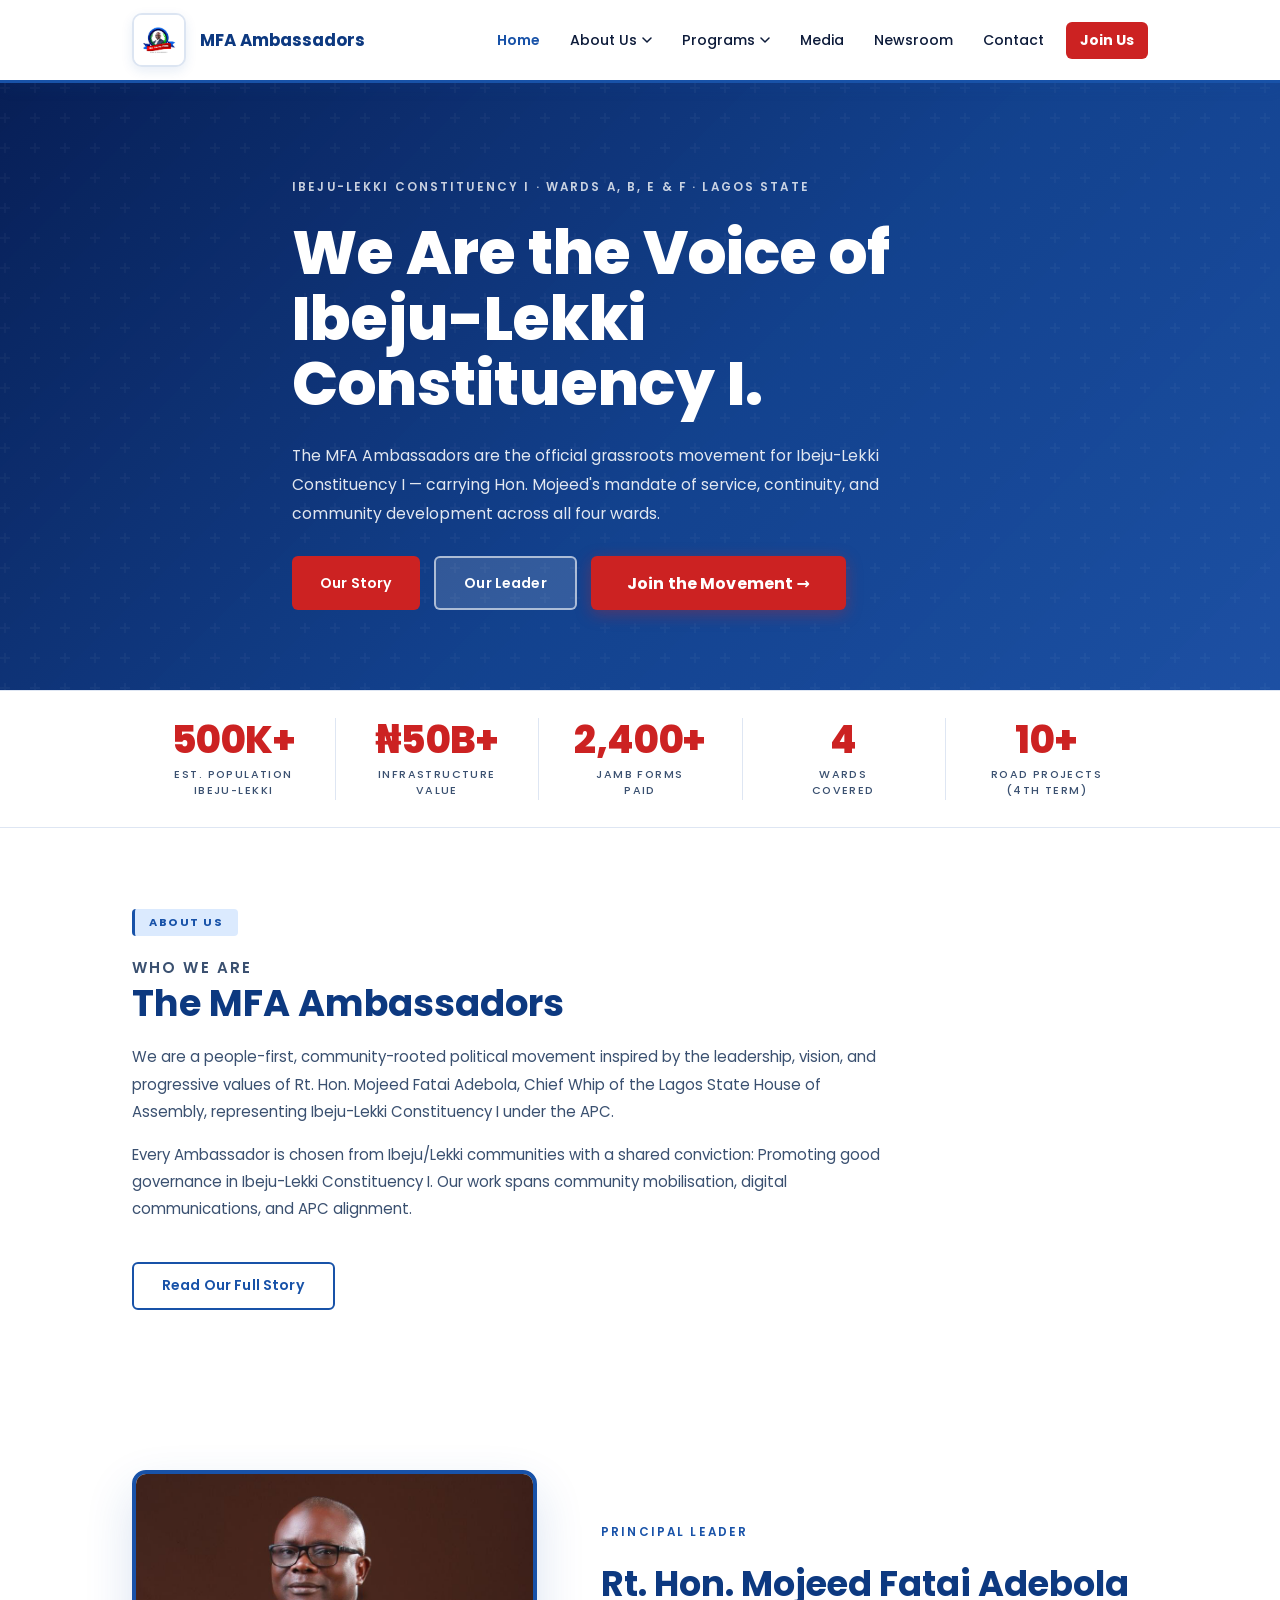
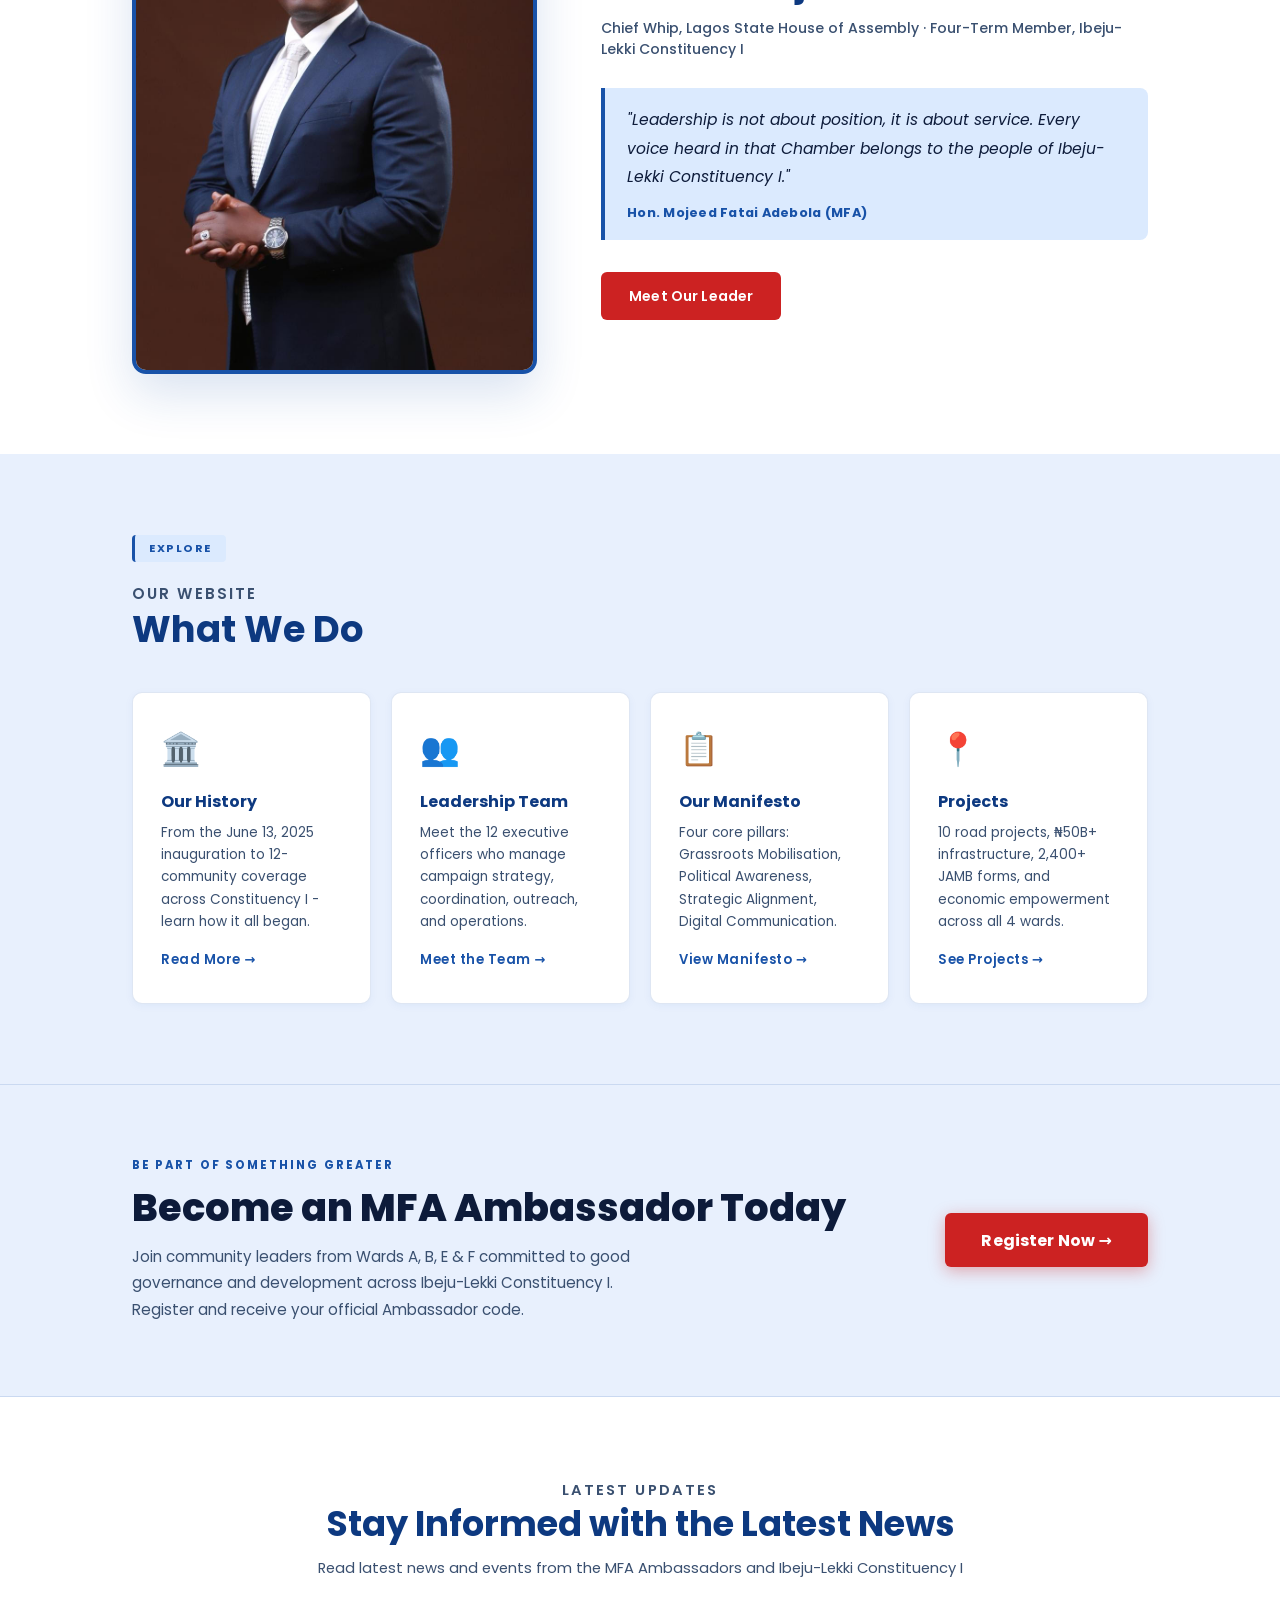
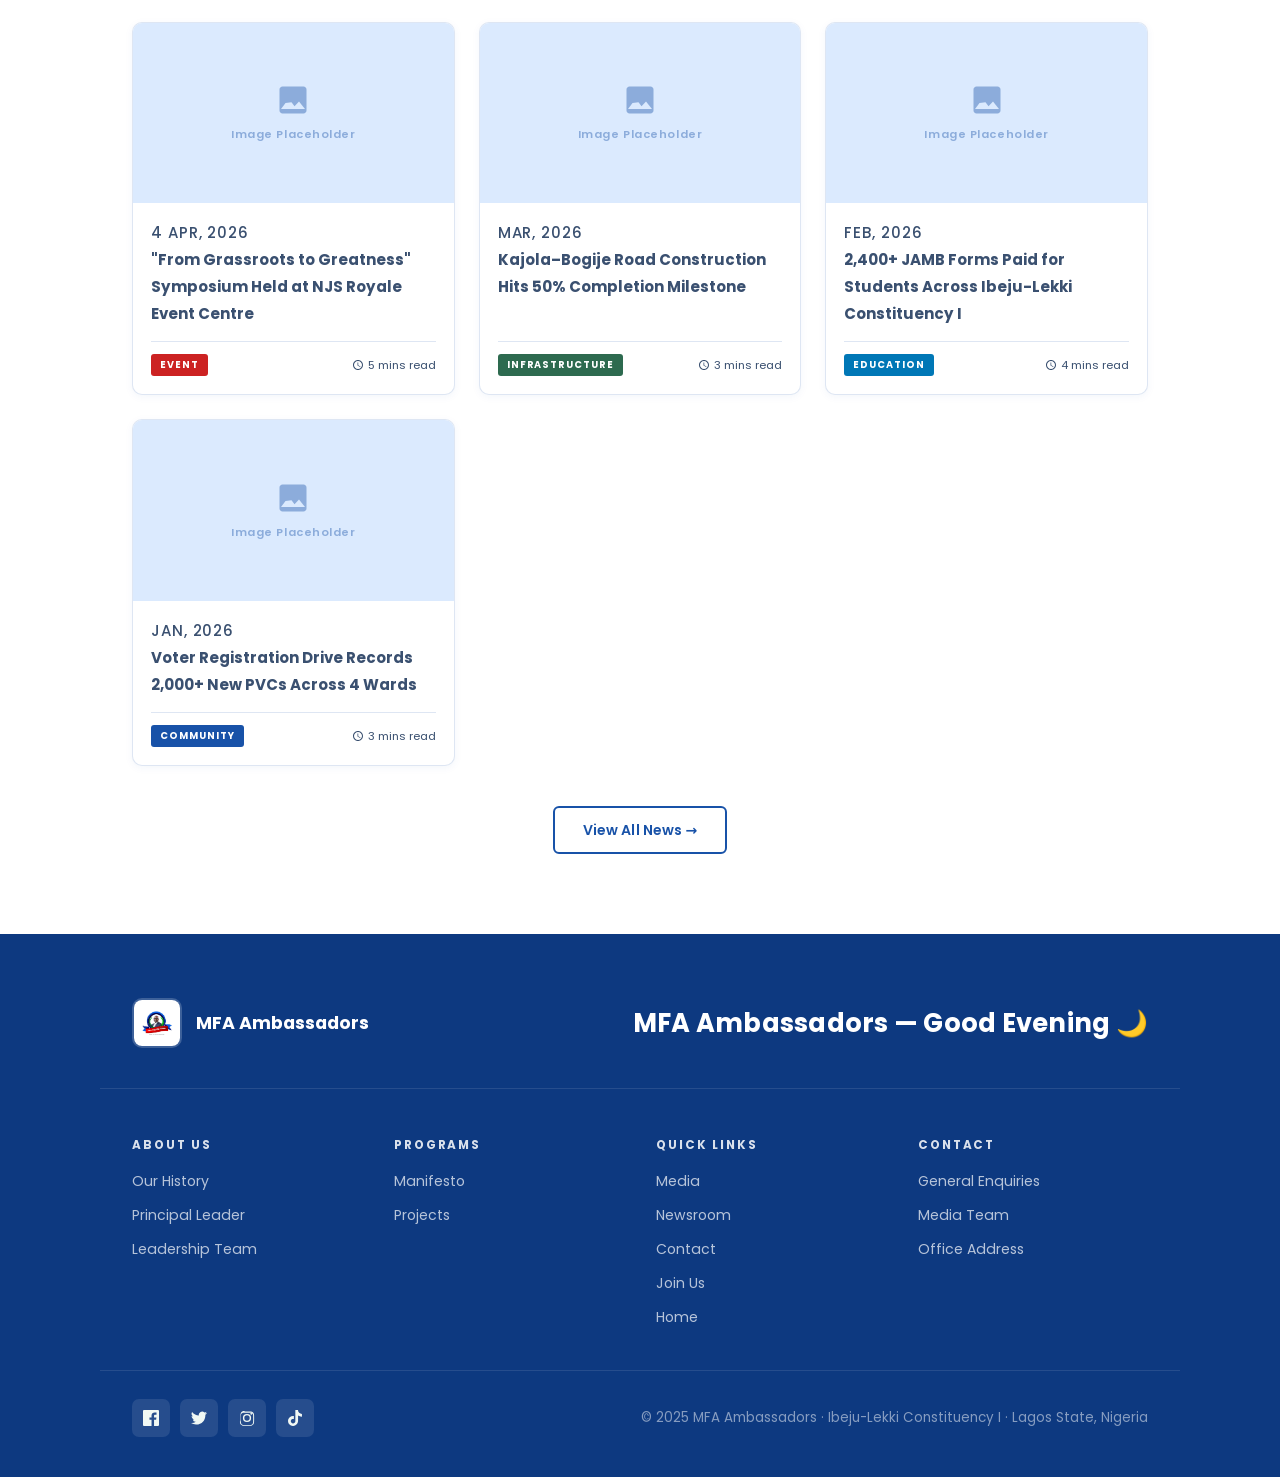
==== commit 99134d96: "Add hero slideshow, leadership photos, symposium article, remove exec officers - index.html: hero se" ====
--- a/index.html
+++ b/index.html
@@ -50,6 +50,13 @@
     </header>
 
     <section class="hero">
+      <div class="hero-slideshow" aria-hidden="true">
+        <img class="hero-slide" src="images/MFA AMbassadors Slide Picture 1 - Home page.jpeg" alt="" />
+        <img class="hero-slide" src="images/Slide show main.jpeg" alt="" />
+        <img class="hero-slide" src="images/slide show main 00.jpeg" alt="" />
+        <img class="hero-slide" src="images/Slide show 4.jpeg" alt="" />
+      </div>
+      <div class="hero-overlay" aria-hidden="true"></div>
       <div class="container hero-content">
         <span class="eyebrow">Ibeju-Lekki Constituency I · Wards A, B, E &amp; F · Lagos State</span>
         <h1>We Are the Voice of Ibeju-Lekki Constituency I.</h1>
--- a/styles.css
+++ b/styles.css
@@ -241,10 +241,48 @@
 
 /* ── Hero (home) ── */
 .hero {
-  padding: 72px 0 56px;
-  background: linear-gradient(135deg, #081f56 0%, var(--primary) 55%, #2a6fd4 100%);
+  padding: 96px 0 80px;
+  background: #081f56;
   position: relative;
   overflow: hidden;
+}
+
+.hero-slideshow {
+  position: absolute;
+  inset: 0;
+  z-index: 0;
+}
+
+.hero-slide {
+  position: absolute;
+  inset: 0;
+  width: 100%;
+  height: 100%;
+  object-fit: cover;
+  object-position: center top;
+  opacity: 0;
+  animation: hero-slide-fade 24s infinite;
+  will-change: opacity;
+}
+
+.hero-slide:nth-child(1) { animation-delay: 0s; }
+.hero-slide:nth-child(2) { animation-delay: -6s; }
+.hero-slide:nth-child(3) { animation-delay: -12s; }
+.hero-slide:nth-child(4) { animation-delay: -18s; }
+
+@keyframes hero-slide-fade {
+  0%   { opacity: 1; }
+  22%  { opacity: 1; }
+  28%  { opacity: 0; }
+  97%  { opacity: 0; }
+  100% { opacity: 1; }
+}
+
+.hero-overlay {
+  position: absolute;
+  inset: 0;
+  background: linear-gradient(135deg, rgba(8, 31, 86, 0.80) 0%, rgba(24, 82, 168, 0.68) 55%, rgba(42, 111, 212, 0.62) 100%);
+  z-index: 1;
 }
 
 .hero::before {
@@ -253,6 +291,7 @@
   inset: 0;
   background-image: url("data:image/svg+xml,%3Csvg width='60' height='60' viewBox='0 0 60 60' xmlns='http://www.w3.org/2000/svg'%3E%3Cg fill='none' fill-rule='evenodd'%3E%3Cg fill='%23ffffff' fill-opacity='0.03'%3E%3Cpath d='M36 34v-4h-2v4h-4v2h4v4h2v-4h4v-2h-4zm0-30V0h-2v4h-4v2h4v4h2V6h4V4h-4zM6 34v-4H4v4H0v2h4v4h2v-4h4v-2H6zM6 4V0H4v4H0v2h4v4h2V6h4V4H6z'/%3E%3C/g%3E%3C/g%3E%3C/svg%3E");
   pointer-events: none;
+  z-index: 2;
 }
 
 .hero-content {
@@ -260,7 +299,7 @@
   gap: 24px;
   max-width: 760px;
   position: relative;
-  z-index: 1;
+  z-index: 3;
 }
 
 /* ── Page Hero (sub-pages) ── */
@@ -304,7 +343,7 @@
 /* Shared hero text */
 .eyebrow {
   margin: 0;
-  color: var(--accent);
+  color: rgba(255, 255, 255, 0.78);
   font-weight: 600;
   letter-spacing: 0.18em;
   text-transform: uppercase;
@@ -603,7 +642,7 @@
 }
 
 .leader-spotlight-content .eyebrow {
-  color: var(--accent);
+  color: var(--primary);
   margin-bottom: 16px;
   display: block;
 }
@@ -819,7 +858,7 @@
   margin: 8px 0 0;
   font-size: 0.96rem;
   font-weight: 600;
-  color: var(--accent);
+  color: var(--muted);
   font-style: italic;
 }
 
@@ -1117,7 +1156,7 @@
 
 .footer-heading {
   margin: 0 0 6px;
-  color: var(--accent);
+  color: rgba(255, 255, 255, 0.85);
   font-size: 0.74rem;
   letter-spacing: 0.16em;
   text-transform: uppercase;
@@ -1483,7 +1522,7 @@
 }
 
 .footer-greeting .greeting-part {
-  color: var(--accent);
+  color: #ffffff;
 }
 
 /* ── Stats Bar ── */
@@ -1604,7 +1643,7 @@
   justify-content: center;
   font-size: 2.2rem;
   font-weight: 700;
-  color: var(--accent);
+  color: var(--primary-light);
   flex-shrink: 0;
   overflow: hidden;
 }
@@ -1624,7 +1663,7 @@
   font-size: 0.68rem;
   text-transform: uppercase;
   letter-spacing: 0.16em;
-  color: var(--accent);
+  color: rgba(255, 255, 255, 0.7);
   font-weight: 600;
   margin: 0 0 4px;
 }
@@ -1750,7 +1789,7 @@
 }
 
 .timeline-readmore:hover {
-  color: var(--accent);
+  color: var(--primary-dark);
 }
 
 .timeline-item.expanded p {
@@ -2159,6 +2198,140 @@
   gap: 14px;
   justify-content: center;
   flex-wrap: wrap;
+}
+
+/* ── Contact Form Success ── */
+.contact-success {
+  text-align: center;
+  padding: 48px 24px 56px;
+  flex-direction: column;
+  align-items: center;
+  justify-content: center;
+  gap: 18px;
+  background: #ffffff;
+  border: 1px solid var(--border);
+  border-radius: 16px;
+  max-width: 480px;
+  margin: 0 auto;
+}
+
+.contact-success-logo {
+  width: 80px;
+  height: 80px;
+  border-radius: 50%;
+  object-fit: cover;
+  border: 3px solid var(--border);
+  margin-bottom: 4px;
+}
+
+.contact-success-icon {
+  width: 64px;
+  height: 64px;
+  background: var(--primary);
+  border-radius: 50%;
+  display: flex;
+  align-items: center;
+  justify-content: center;
+  font-size: 1.8rem;
+  color: #ffffff;
+  box-shadow: 0 8px 24px rgba(24, 82, 168, 0.28);
+}
+
+.contact-success h3 {
+  font-size: 1.45rem;
+  font-weight: 700;
+  color: var(--primary-dark);
+  margin: 0;
+}
+
+.contact-success p {
+  color: var(--muted);
+  font-size: 0.95rem;
+  line-height: 1.75;
+  max-width: 38ch;
+  margin: 0;
+}
+
+/* ── Symposium Article ── */
+.symposium-hero-image {
+  width: 100%;
+  border-radius: 16px;
+  overflow: hidden;
+  aspect-ratio: 16/7;
+  margin-bottom: 36px;
+}
+
+.symposium-hero-image img {
+  width: 100%;
+  height: 100%;
+  object-fit: cover;
+  object-position: center top;
+  display: block;
+}
+
+.symposium-article {
+  max-width: 860px;
+  margin: 0 auto;
+}
+
+.symposium-article-header {
+  display: flex;
+  align-items: center;
+  gap: 14px;
+  flex-wrap: wrap;
+  margin-bottom: 16px;
+}
+
+.symposium-article-title {
+  font-size: clamp(1.4rem, 3vw, 2rem);
+  font-weight: 800;
+  color: var(--primary-dark);
+  line-height: 1.2;
+  margin: 0 0 24px;
+}
+
+.symposium-body {
+  color: var(--text);
+  font-size: 1rem;
+  line-height: 1.85;
+  margin-bottom: 28px;
+}
+
+.symposium-gallery {
+  display: grid;
+  grid-template-columns: 1fr 1fr;
+  gap: 14px;
+  margin: 28px 0;
+  border-radius: 12px;
+  overflow: hidden;
+}
+
+.symposium-gallery-item {
+  aspect-ratio: 4/3;
+  overflow: hidden;
+  border-radius: 10px;
+}
+
+.symposium-gallery-item img {
+  width: 100%;
+  height: 100%;
+  object-fit: cover;
+  object-position: center;
+  display: block;
+  transition: transform 0.4s ease;
+}
+
+.symposium-gallery-item:hover img {
+  transform: scale(1.04);
+}
+
+@media (max-width: 600px) {
+  .symposium-gallery {
+    grid-template-columns: 1fr;
+  }
+  .symposium-hero-image {
+    aspect-ratio: 4/3;
+  }
 }
 
 /* ── Print ── */
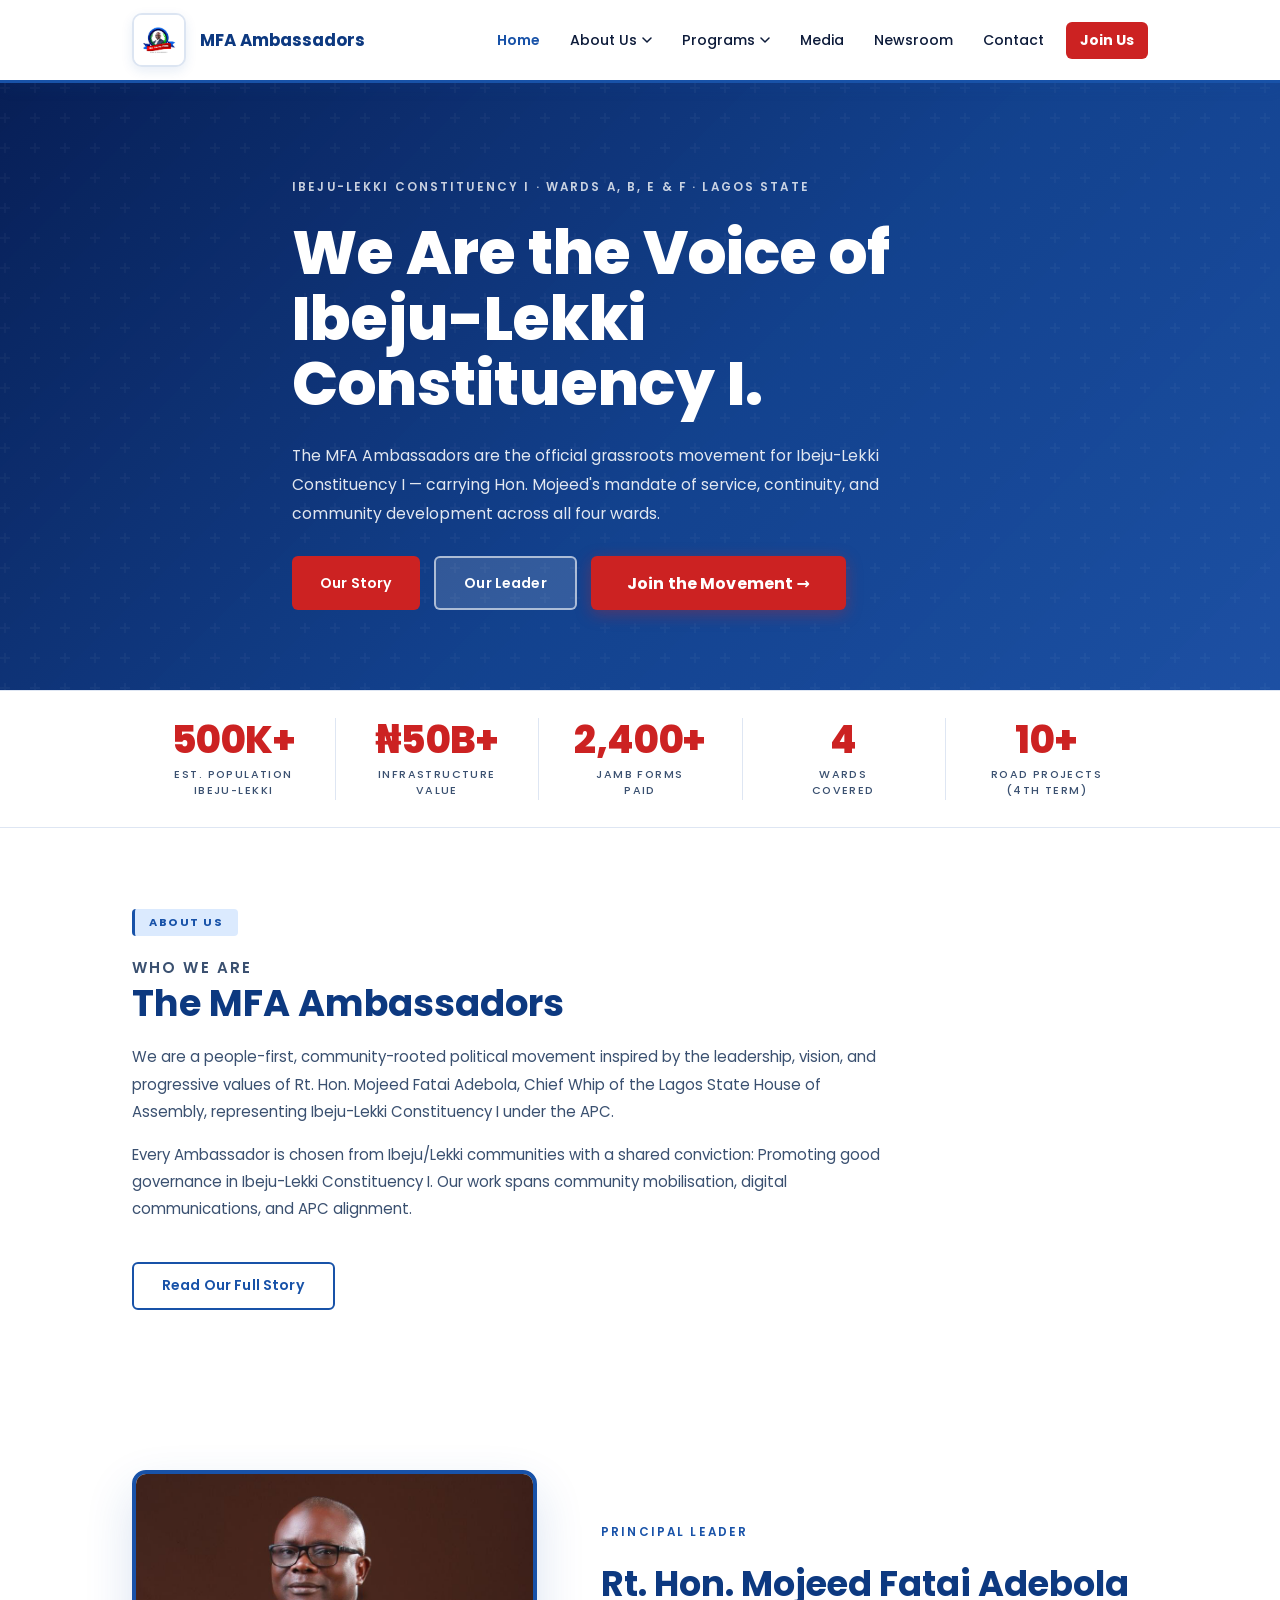
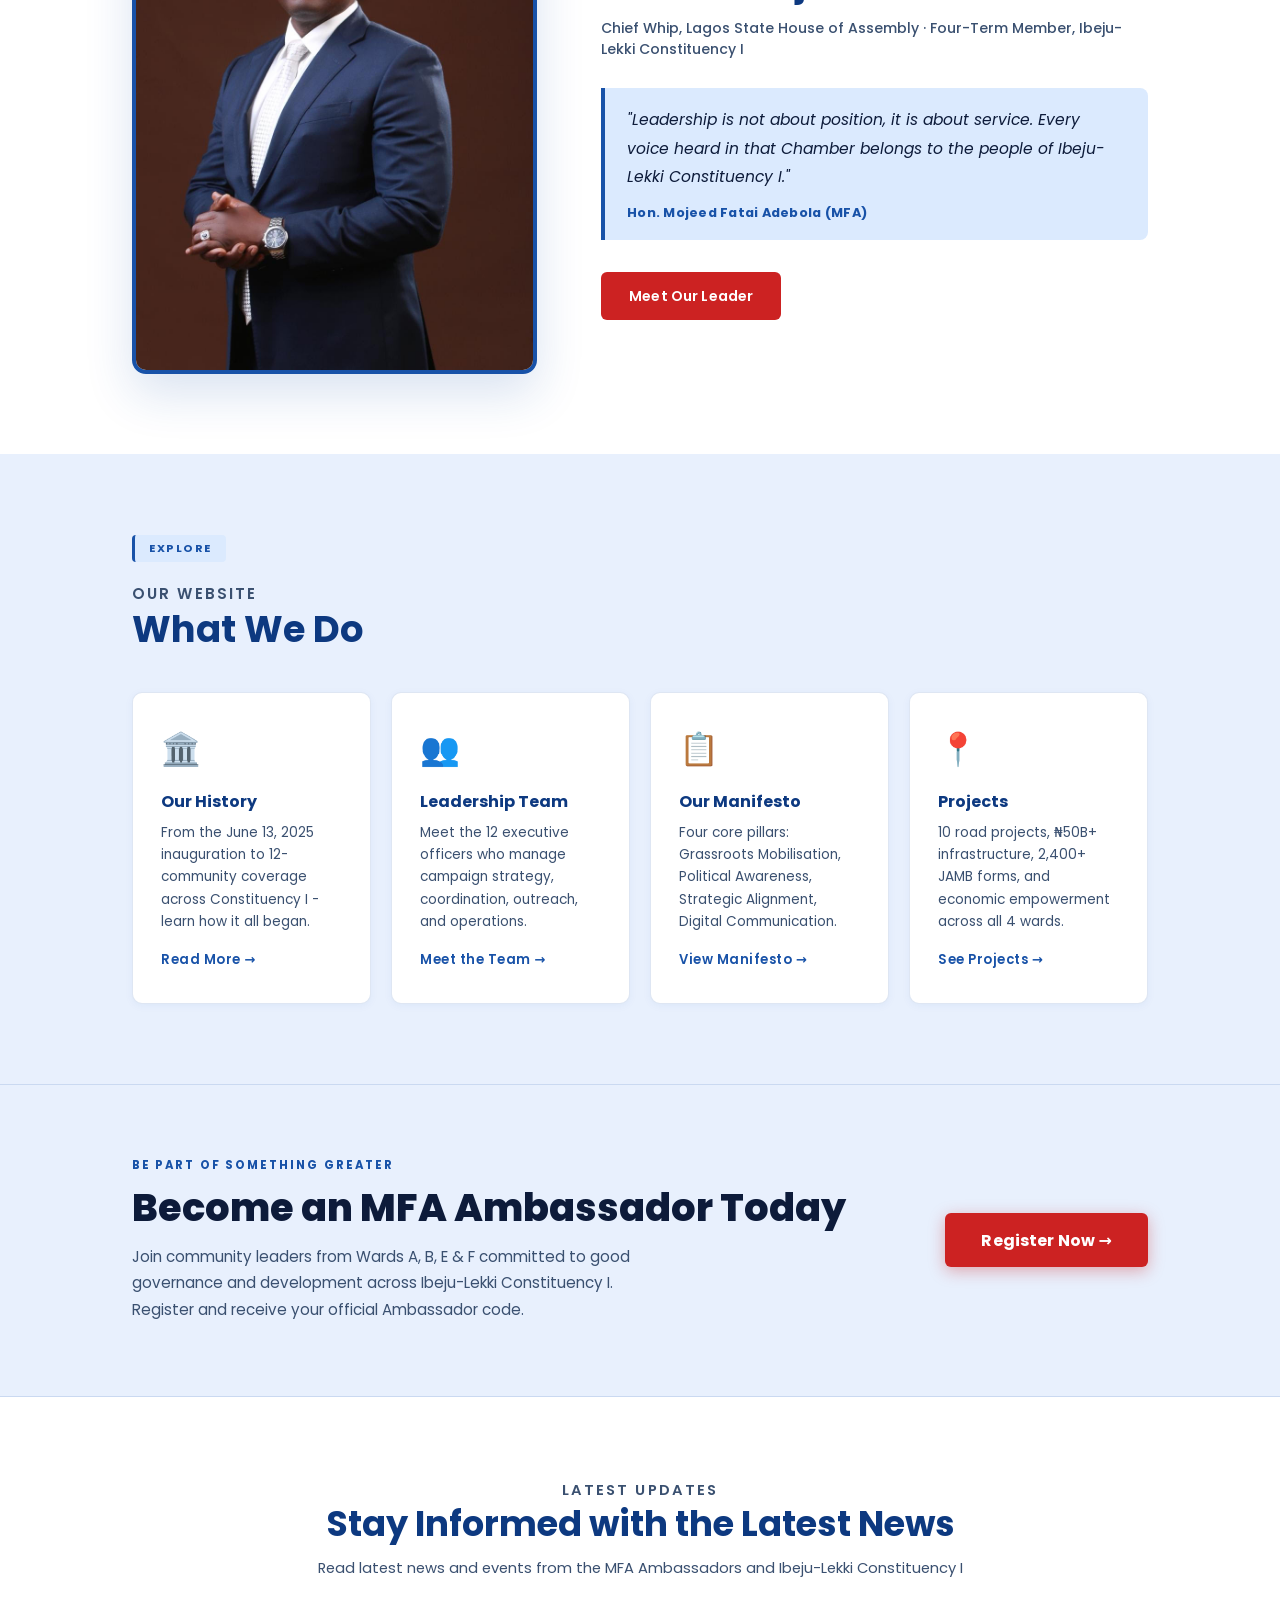
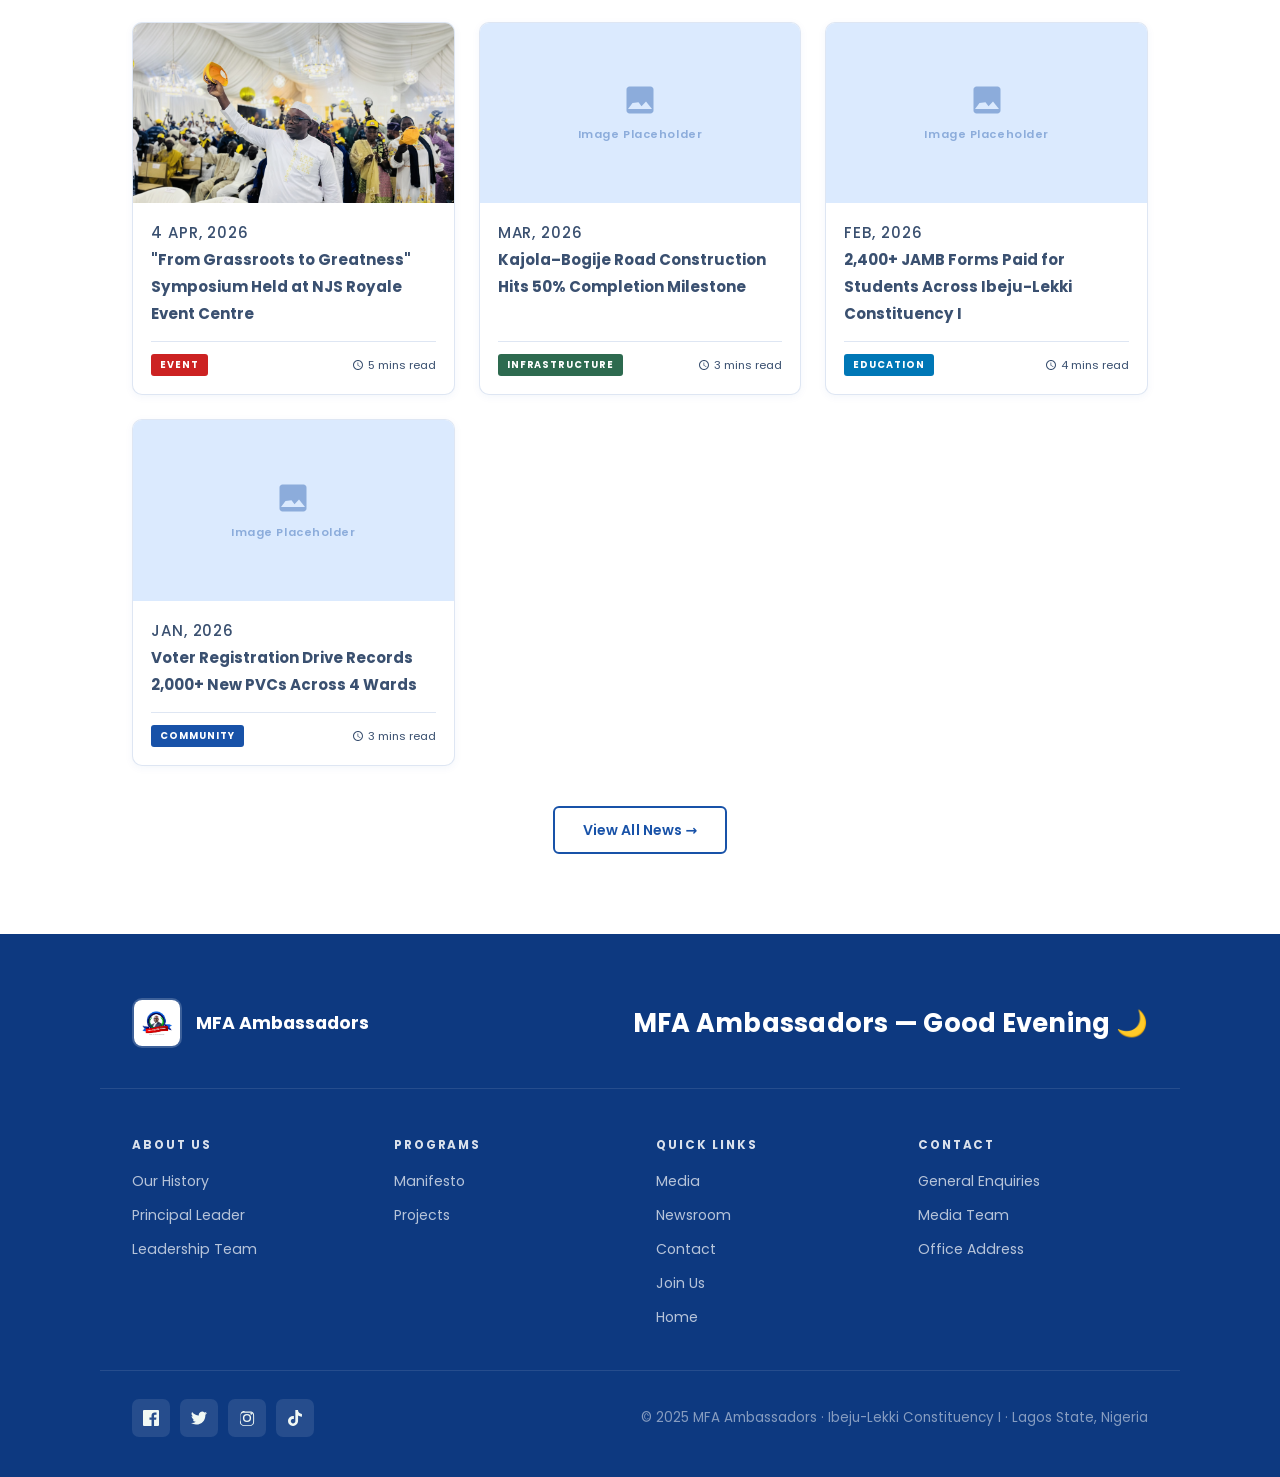
==== commit c88ade87: "Fix hero image framing, add symposium photo to home news card, fix broken gallery image - styles.css" ====
--- a/index.html
+++ b/index.html
@@ -192,10 +192,8 @@
           <div class="news-grid">
             <a href="newsroom.html" class="news-card">
               <div class="news-card-image-wrap">
-                <div class="news-img-placeholder">
-                  <svg viewBox="0 0 24 24" xmlns="http://www.w3.org/2000/svg"><path d="M21 19V5c0-1.1-.9-2-2-2H5c-1.1 0-2 .9-2 2v14c0 1.1.9 2 2 2h14c1.1 0 2-.9 2-2zm-10-5.5l2.03 2.71L16 13l4 5H4l3-4z"/></svg>
-                  <span>Image Placeholder</span>
-                </div>
+                <img src="images/Mojeed at the symposium .jpeg" alt="From Grassroots to Greatness Symposium" style="width:100%;height:100%;object-fit:cover;object-position:center 20%;display:block;" />
+              </div
               </div>
               <div class="news-card-body">
                 <p class="news-card-date">4 Apr, 2026</p>
--- a/styles.css
+++ b/styles.css
@@ -242,6 +242,7 @@
 /* ── Hero (home) ── */
 .hero {
   padding: 96px 0 80px;
+  min-height: 520px;
   background: #081f56;
   position: relative;
   overflow: hidden;
@@ -259,7 +260,7 @@
   width: 100%;
   height: 100%;
   object-fit: cover;
-  object-position: center top;
+  object-position: center 20%;
   opacity: 0;
   animation: hero-slide-fade 24s infinite;
   will-change: opacity;
